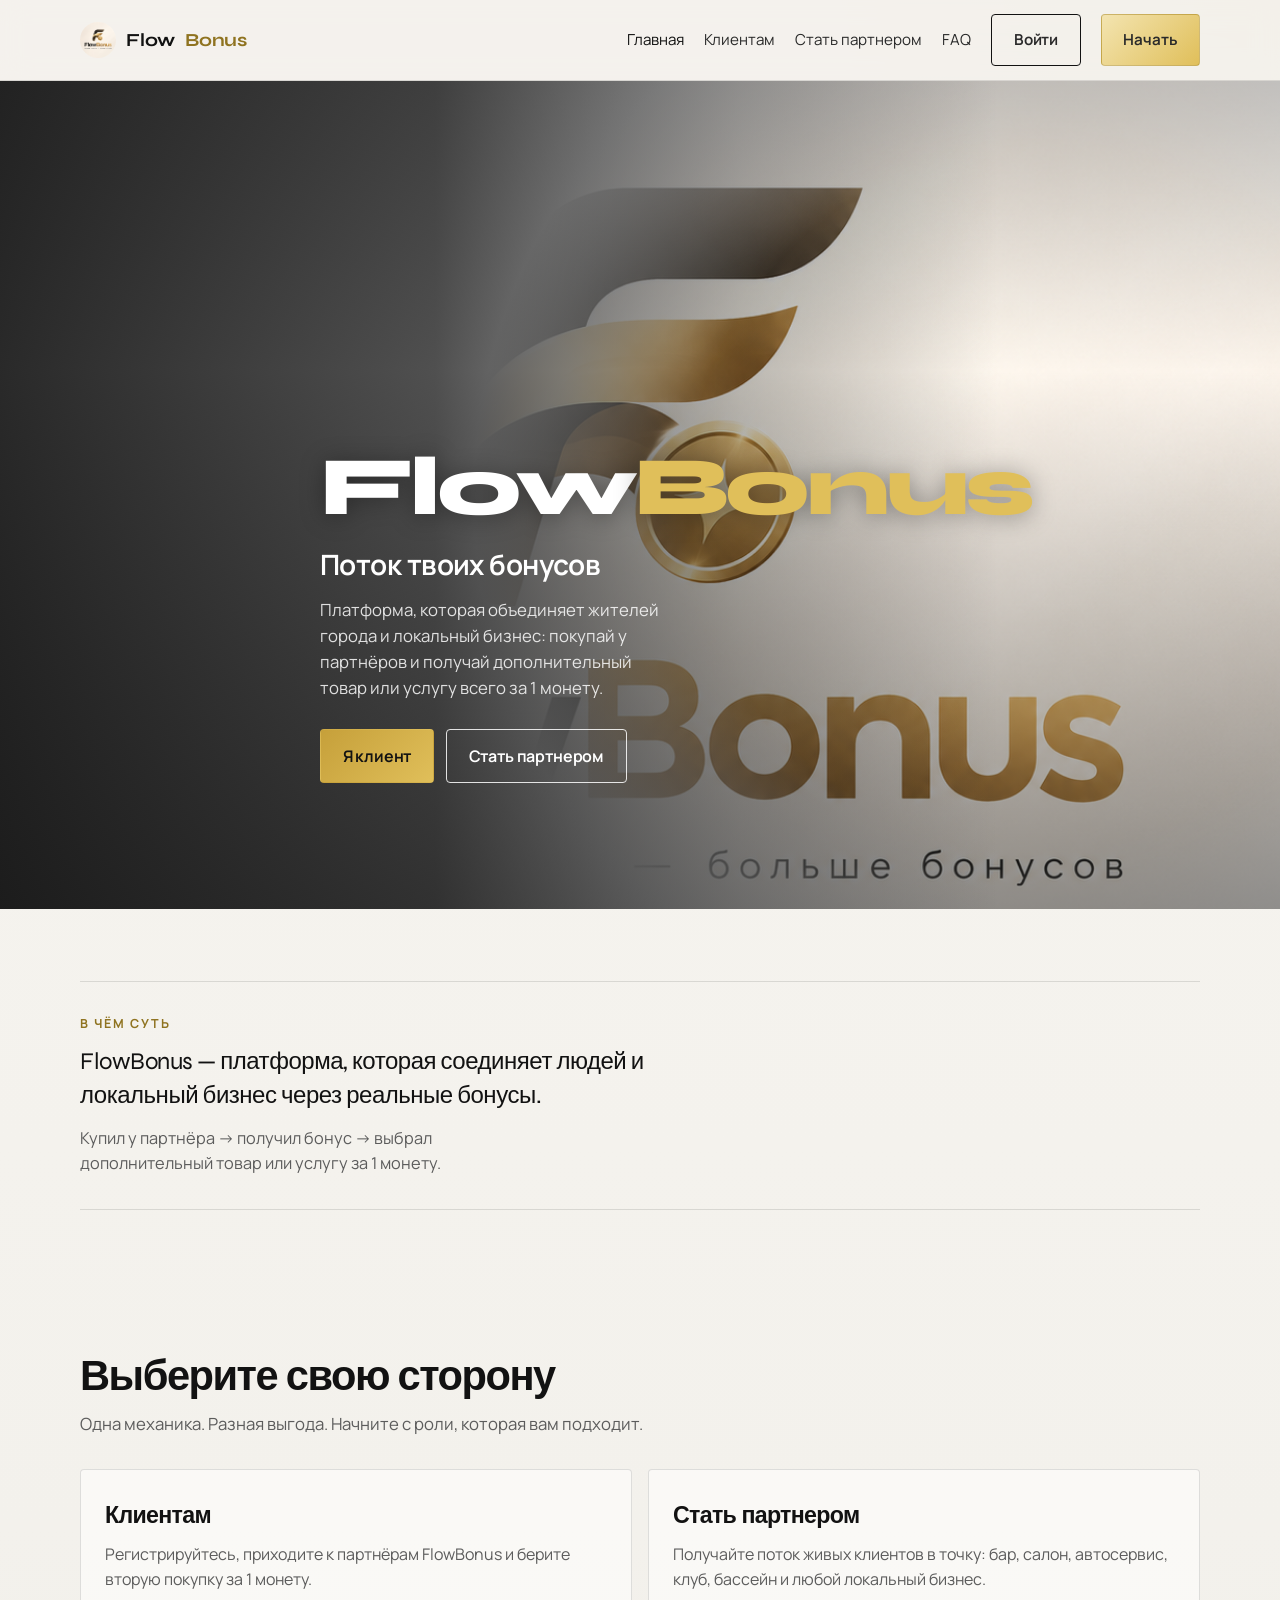
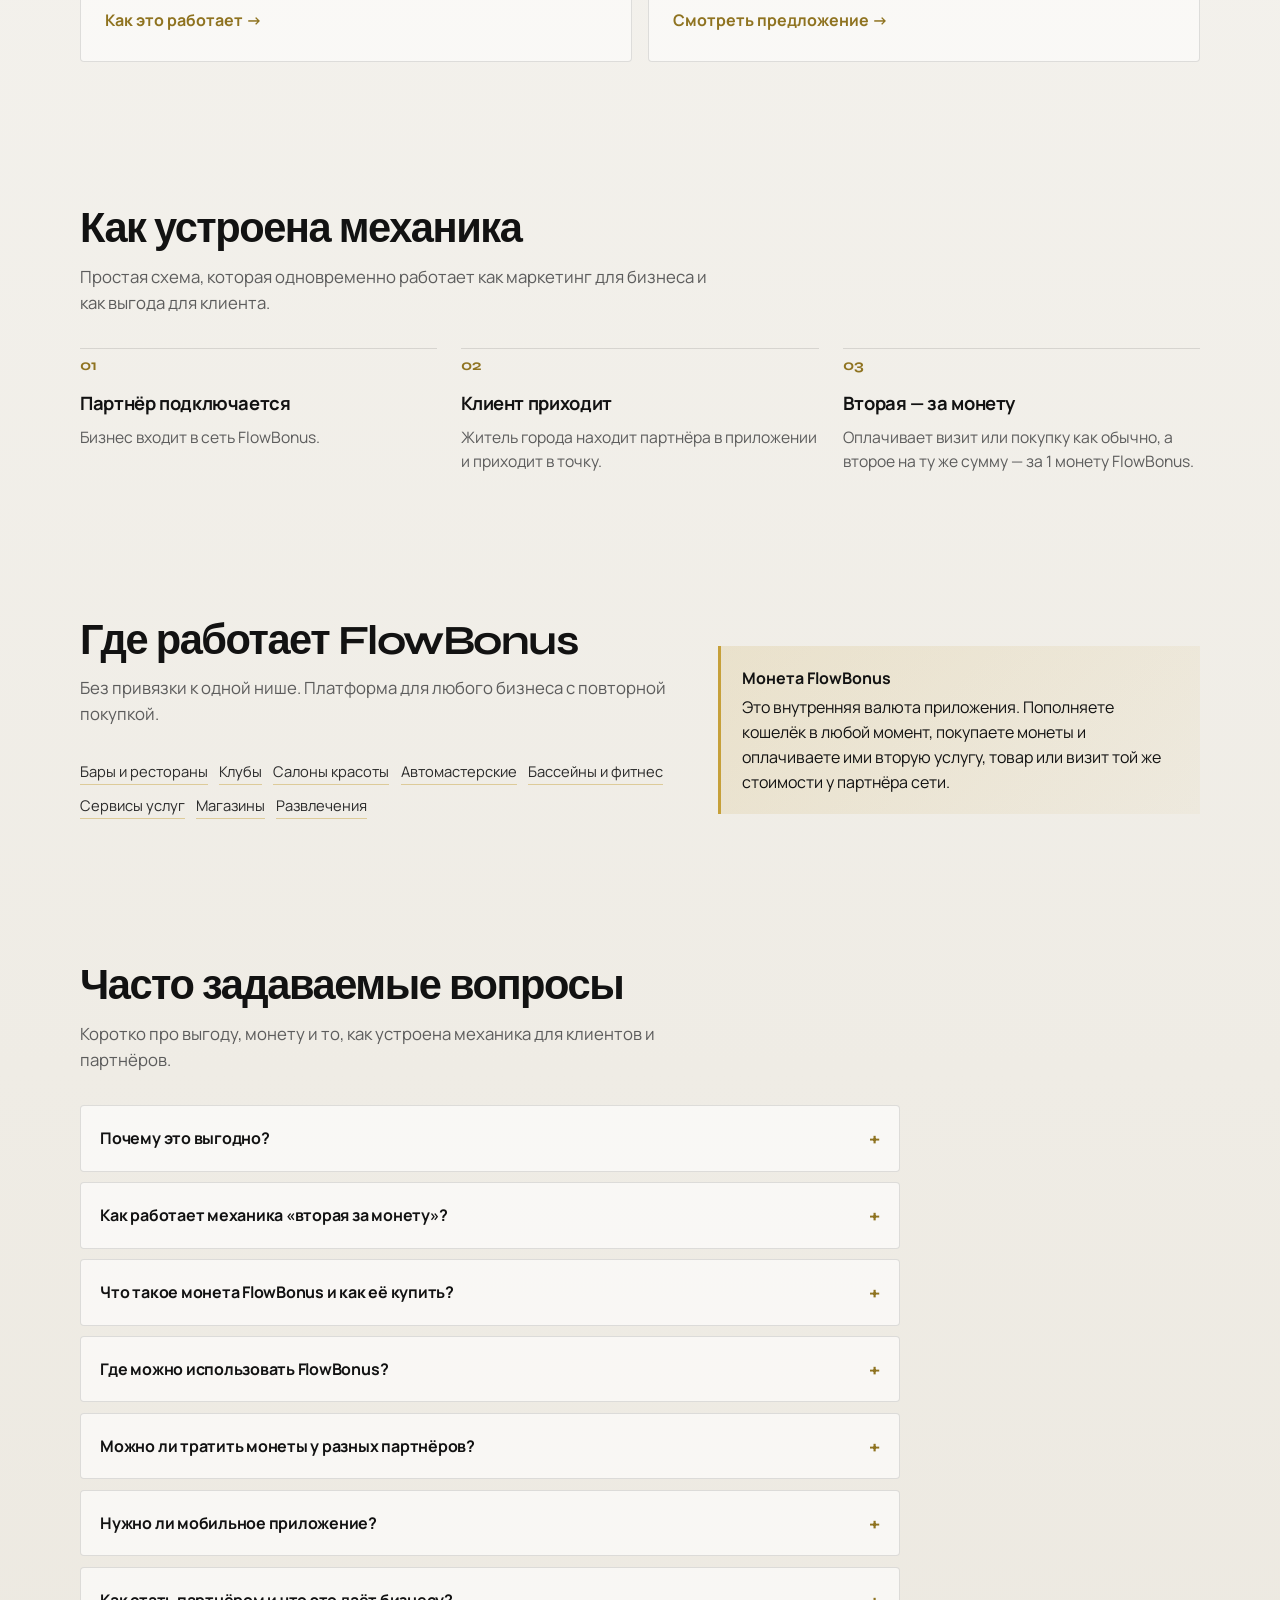
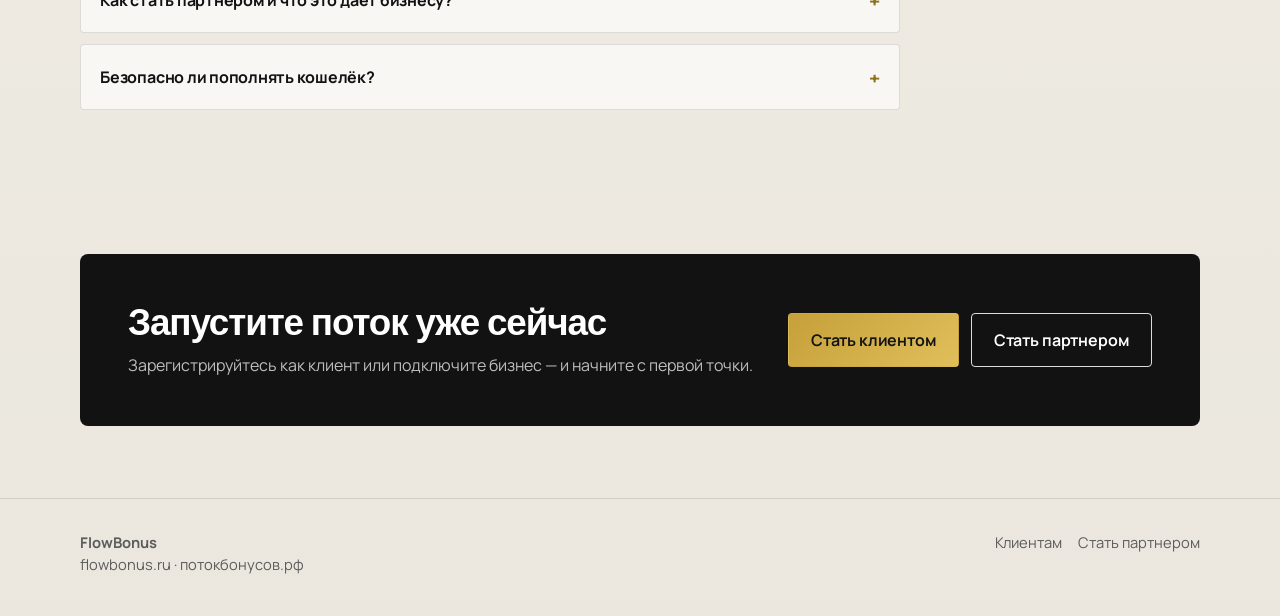
==== index.html @ e50bf7ab "Update landing copy and tone down the essence section. Clarify the FlowBonus value proposition and m" ====
<!DOCTYPE html>
<html lang="ru">
<head>
  <meta charset="UTF-8" />
  <meta name="viewport" content="width=device-width, initial-scale=1.0" />
  <title>FlowBonus — поток клиентов и бонусов</title>
  <meta name="description" content="FlowBonus — платформа, где партнёры получают поток клиентов, а жители города — вторую покупку за 1 монету." />
  <link rel="icon" href="assets/favicon.ico" sizes="any" />
  <link rel="icon" type="image/png" href="assets/favicon-32.png" sizes="32x32" />
  <link rel="apple-touch-icon" href="assets/apple-touch-icon.png" />
  <link rel="preconnect" href="https://fonts.googleapis.com" />
  <link rel="preconnect" href="https://fonts.gstatic.com" crossorigin />
  <link href="https://fonts.googleapis.com/css2?family=Manrope:wght@400;500;600;700&family=Syne:wght@600;700;800&display=swap" rel="stylesheet" />
  <link rel="stylesheet" href="css/styles.css" />
  <link rel="stylesheet" href="css/mobile.css" />
</head>
<body>
  <header class="site-header">
    <div class="container nav">
      <a class="logo" href="index.html" aria-label="FlowBonus">
        <img class="logo-mark" src="flowbonus-hero.png" alt="" />
        Flow<span>Bonus</span>
      </a>
      <button class="nav-toggle" type="button" aria-expanded="false" aria-controls="nav-menu">Меню</button>
      <ul class="nav-links" id="nav-menu">
        <li><a class="is-active" href="index.html">Главная</a></li>
        <li><a href="clients.html">Клиентам</a></li>
        <li><a href="partners.html">Стать партнером</a></li>
        <li><a href="index.html#faq">FAQ</a></li>
        <li><a class="btn btn-ghost" href="#" data-open-modal="client-login">Войти</a></li>
        <li><a class="btn btn-primary" href="clients.html#start">Начать</a></li>
      </ul>
    </div>
  </header>

  <main>
    <section class="hero" data-hero-wipe>
      <div class="hero-media" aria-hidden="true">
        <img src="flowbonus-hero.png" alt="" />
      </div>
      <div class="hero-wipe" aria-hidden="true"></div>
      <div class="hero-scrim" aria-hidden="true"></div>
      <div class="container hero-content">
        <p class="brand-lockup">Flow<em>Bonus</em></p>
        <p class="hero-lead">Поток твоих бонусов</p>
        <p class="hero-text">Платформа, которая объединяет жителей города и локальный бизнес: покупай у партнёров и получай дополнительный товар или услугу всего за 1 монету.</p>
        <div class="btn-row">
          <a class="btn btn-gold" href="clients.html">Я клиент</a>
          <a class="btn btn-ghost btn-on-dark" href="partners.html">Стать партнером</a>
        </div>
      </div>
    </section>

    <section>
      <div class="container">
        <div class="tp-block reveal">
          <div class="tp-label">В чём суть</div>
          <p class="tp-lead">FlowBonus — платформа, которая соединяет людей и локальный бизнес через реальные бонусы.</p>
          <p class="tp-support">Купил у партнёра → получил бонус → выбрал дополнительный товар или услугу за 1 монету.</p>
        </div>
      </div>
    </section>

    <section>
      <div class="container">
        <div class="section-head reveal">
          <h2>Выберите свою сторону</h2>
          <p>Одна механика. Разная выгода. Начните с роли, которая вам подходит.</p>
        </div>
        <div class="audience-grid">
          <a class="audience-link reveal" href="clients.html">
            <h3>Клиентам</h3>
            <p>Регистрируйтесь, приходите к партнёрам FlowBonus и берите вторую покупку за 1 монету.</p>
            <span class="more">Как это работает →</span>
          </a>
          <a class="audience-link reveal" href="partners.html">
            <h3>Стать партнером</h3>
            <p>Получайте поток живых клиентов в точку: бар, салон, автосервис, клуб, бассейн и любой локальный бизнес.</p>
            <span class="more">Смотреть предложение →</span>
          </a>
        </div>
      </div>
    </section>

    <section>
      <div class="container">
        <div class="section-head reveal">
          <h2>Как устроена механика</h2>
          <p>Простая схема, которая одновременно работает как маркетинг для бизнеса и как выгода для клиента.</p>
        </div>
        <div class="steps">
          <article class="step reveal">
            <h3>Партнёр подключается</h3>
            <p>Бизнес входит в сеть FlowBonus.</p>
          </article>
          <article class="step reveal">
            <h3>Клиент приходит</h3>
            <p>Житель города находит партнёра в приложении и приходит в точку.</p>
          </article>
          <article class="step reveal">
            <h3>Вторая — за монету</h3>
            <p>Оплачивает визит или покупку как обычно, а второе на ту же сумму — за 1 монету FlowBonus.</p>
          </article>
        </div>
      </div>
    </section>

    <section>
      <div class="container split">
        <div class="reveal">
          <div class="section-head">
            <h2>Где работает FlowBonus</h2>
            <p>Без привязки к одной нише. Платформа для любого бизнеса с повторной покупкой.</p>
          </div>
          <div class="categories">
            <span>Бары и рестораны</span>
            <span>Клубы</span>
            <span>Салоны красоты</span>
            <span>Автомастерские</span>
            <span>Бассейны и фитнес</span>
            <span>Сервисы услуг</span>
            <span>Магазины</span>
            <span>Развлечения</span>
          </div>
        </div>
        <div class="coin-note reveal">
          <strong>Монета FlowBonus</strong>
          Это внутренняя валюта приложения. Пополняете кошелёк в любой момент, покупаете монеты и оплачиваете ими вторую услугу, товар или визит той же стоимости у партнёра сети.
        </div>
      </div>
    </section>

    <section id="faq">
      <div class="container">
        <div class="section-head reveal">
          <h2>Часто задаваемые вопросы</h2>
          <p>Коротко про выгоду, монету и то, как устроена механика для клиентов и партнёров.</p>
        </div>
        <div class="faq-list reveal">
          <details class="faq-item">
            <summary>Почему это выгодно?</summary>
            <div class="faq-body">
              <p><strong>Для клиента — на цифрах.</strong> Вы покупаете пиццу у партнёра за 900 ₽. Вторую пиццу той же (или меньшей) стоимости берёте за 1 монету. Стоимость второй позиции не должна превышать стоимость первой. Итого: 2 пиццы за 900 ₽ + 1 монета. Если монета стоит 100 ₽, вы платите 1 000 ₽ вместо 1 800 ₽ — экономия 800 ₽.</p>
              <p><strong>Для партнёра.</strong> К вам приходит новый лид, растёт средний чек, повышаются узнаваемость и посещаемость. Дополнительно есть возможность разместить свою рекламу на площадке FlowBonus.</p>
            </div>
          </details>

          <details class="faq-item">
            <summary>Как работает механика «вторая за монету»?</summary>
            <div class="faq-body">
              <p>Вы приходите к партнёру сети, оплачиваете первую позицию (товар, услугу или визит) как обычно. Вторую позицию берёте за 1 монету FlowBonus — при условии, что её стоимость не превышает стоимость первой. Так вы получаете две позиции: одну по обычной цене, вторую — за монету.</p>
            </div>
          </details>

          <details class="faq-item">
            <summary>Что такое монета FlowBonus и как её купить?</summary>
            <div class="faq-body">
              <p>Монета — внутренняя валюта приложения. В любой момент пополняете кошелёк, покупаете монеты и оплачиваете ими вторую позицию у партнёра. Курс монеты отображается в приложении; на лендинге мы намеренно не фиксируем цену, чтобы условия оставались актуальными.</p>
            </div>
          </details>

          <details class="faq-item">
            <summary>Где можно использовать FlowBonus?</summary>
            <div class="faq-body">
              <p>У партнёров сети: бары и рестораны, салоны, автосервисы, клубы, бассейны, фитнес, магазины, услуги и другие точки с повторной покупкой или визитом. Список партнёров всегда актуален в приложении и на сайте.</p>
            </div>
          </details>

          <details class="faq-item">
            <summary>Можно ли тратить монеты у разных партнёров?</summary>
            <div class="faq-body">
              <p>Да. Монеты лежат в вашем кошельке FlowBonus и работают по всей сети: сегодня — у одного партнёра, завтра — у другого. Главное правило то же: вторая позиция не дороже первой (в рамках условий конкретного партнёра).</p>
            </div>
          </details>

          <details class="faq-item">
            <summary>Нужно ли мобильное приложение?</summary>
            <div class="faq-body">
              <p>Сейчас можно начать с веб-версии: регистрация и базовые действия доступны на сайте. Мобильное приложение выложим на площадки — тот же аккаунт, тот же кошелёк, удобнее пользоваться у партнёра «на месте».</p>
            </div>
          </details>

          <details class="faq-item">
            <summary>Как стать партнёром и что это даёт бизнесу?</summary>
            <div class="faq-body">
              <p>Оставьте заявку в разделе «Стать партнером». После подключения ваша точка появляется для клиентов FlowBonus. Вы получаете поток визитов, рост среднего чека за счёт второй позиции, узнаваемость бренда и опцию рекламы на площадке. Условия подключения согласуем индивидуально.</p>
            </div>
          </details>

          <details class="faq-item">
            <summary>Безопасно ли пополнять кошелёк?</summary>
            <div class="faq-body">
              <p>Пополнение проходит через защищённые платёжные сервисы. Монеты зачисляются на ваш аккаунт FlowBonus и списываются только при подтверждённой операции у партнёра сети. Историю операций можно смотреть в личном кабинете.</p>
            </div>
          </details>
        </div>
      </div>
    </section>

    <section>
      <div class="container">
        <div class="cta-band reveal">
          <div>
            <h2>Запустите поток уже сейчас</h2>
            <p>Зарегистрируйтесь как клиент или подключите бизнес — и начните с первой точки.</p>
          </div>
          <div class="btn-row">
            <a class="btn btn-gold" href="clients.html#start">Стать клиентом</a>
            <a class="btn btn-ghost btn-on-dark" href="partners.html#join">Стать партнером</a>
          </div>
        </div>
      </div>
    </section>
  </main>

  <div class="modal" id="client-login" hidden aria-hidden="true">
    <div class="modal-backdrop" data-close-modal></div>
    <div class="modal-dialog" role="dialog" aria-modal="true" aria-labelledby="client-login-title">
      <button class="modal-close" type="button" data-close-modal aria-label="Закрыть">×</button>
      <h3 id="client-login-title">Вход в кабинет</h3>
      <div class="login-role-switch" role="tablist">
        <button type="button" class="login-role is-active" data-login-role="client">Клиент</button>
        <button type="button" class="login-role" data-login-role="partner">Партнёр</button>
      </div>
      <p id="login-role-hint">Логин — номер телефона, пароль — из регистрации.</p>
      <form class="form-grid" action="#" method="post" id="client-login-form">
        <input type="hidden" name="role" id="login-role-input" value="client" />
        <label>
          Номер телефона
          <input type="tel" name="phone" placeholder="+7 ..." required autocomplete="username" />
        </label>
        <label>
          Пароль
          <input type="password" name="password" placeholder="Ваш пароль" required autocomplete="current-password" />
        </label>
        <button class="btn btn-primary" type="submit">Войти</button>
        <p class="form-note" id="client-login-error"></p>
        <button class="link-support" type="button" data-open-modal="support-stub">Не могу войти, обратиться в техподдержку</button>
      </form>
    </div>
  </div>

  <div class="modal" id="support-stub" hidden aria-hidden="true">
    <div class="modal-backdrop" data-close-modal></div>
    <div class="modal-dialog" role="dialog" aria-modal="true" aria-labelledby="support-stub-title">
      <button class="modal-close" type="button" data-close-modal aria-label="Закрыть">×</button>
      <h3 id="support-stub-title">Техподдержка</h3>
      <p>Раздел временно в разработке. Скоро здесь появится чат и контакты поддержки FlowBonus.</p>
      <button class="btn btn-gold" type="button" data-close-modal>Понятно</button>
    </div>
  </div>

  <footer class="site-footer">
    <div class="container footer-inner">
      <div>
        <strong>FlowBonus</strong><br />
        flowbonus.ru · потокбонусов.рф
      </div>
      <div class="footer-links">
        <a href="clients.html">Клиентам</a>
        <a href="partners.html">Стать партнером</a>
      </div>
    </div>
  </footer>

  <script src="js/main.js"></script>
  <script src="js/mobile.js"></script>
</body>
</html>
---- css/styles.css ----
/* FlowBonus — design system */
:root {
  --ink: #121212;
  --ink-soft: #2a2a2a;
  --muted: #5c5c5c;
  --paper: #f3f1ec;
  --paper-2: #e8e4db;
  --gold: #c6a03a;
  --gold-bright: #e0bf5a;
  --gold-deep: #8f7320;
  --line: rgba(18, 18, 18, 0.12);
  --white: #ffffff;
  --radius: 4px;
  --font-display: "Syne", sans-serif;
  --font-body: "Manrope", sans-serif;
  --space: clamp(1rem, 3vw, 2rem);
  --max: 1120px;
  --ease: cubic-bezier(0.22, 1, 0.36, 1);
}

*,
*::before,
*::after {
  box-sizing: border-box;
}

html {
  scroll-behavior: smooth;
}

body {
  margin: 0;
  font-family: var(--font-body);
  color: var(--ink);
  background:
    radial-gradient(1200px 600px at 10% -10%, rgba(198, 160, 58, 0.14), transparent 55%),
    radial-gradient(900px 500px at 100% 0%, rgba(198, 160, 58, 0.08), transparent 50%),
    linear-gradient(180deg, #f7f5f0 0%, var(--paper) 40%, #ebe7de 100%);
  line-height: 1.55;
  min-height: 100vh;
}

img {
  max-width: 100%;
  display: block;
}

a {
  color: inherit;
  text-decoration: none;
}

button,
.btn {
  font: inherit;
}

.container {
  width: min(100% - 2 * var(--space), var(--max));
  margin-inline: auto;
}

/* Header */
.site-header {
  position: sticky;
  top: 0;
  z-index: 40;
  backdrop-filter: blur(14px);
  background: rgba(243, 241, 236, 0.82);
  border-bottom: 1px solid var(--line);
}

.nav {
  display: flex;
  align-items: center;
  justify-content: space-between;
  gap: 1rem;
  padding: 0.85rem 0;
}

.logo {
  display: inline-flex;
  align-items: center;
  gap: 0.65rem;
  font-family: var(--font-display);
  font-weight: 700;
  font-size: 1.15rem;
  letter-spacing: -0.02em;
}

.logo span {
  color: var(--gold-deep);
}

.logo-mark {
  width: 36px;
  height: 36px;
  object-fit: cover;
  object-position: center 18%;
  border-radius: 50%;
}

.nav-links {
  display: flex;
  align-items: center;
  gap: 1.25rem;
  list-style: none;
  margin: 0;
  padding: 0;
  font-size: 0.95rem;
}

.nav-links a {
  color: var(--ink-soft);
  transition: color 0.2s var(--ease);
}

.nav-links a:hover,
.nav-links a.is-active {
  color: var(--ink);
}

.nav-toggle {
  display: none;
  border: 1px solid var(--line);
  background: transparent;
  padding: 0.45rem 0.7rem;
  cursor: pointer;
}

/* Buttons */
.btn {
  display: inline-flex;
  align-items: center;
  justify-content: center;
  gap: 0.5rem;
  padding: 0.85rem 1.35rem;
  border-radius: var(--radius);
  border: 1px solid transparent;
  font-weight: 650;
  letter-spacing: -0.01em;
  cursor: pointer;
  transition: transform 0.25s var(--ease), background 0.25s var(--ease), color 0.25s var(--ease), border-color 0.25s var(--ease);
}

.btn:hover {
  transform: translateY(-2px);
}

.btn-primary {
  background: linear-gradient(135deg, #f3e4b0, var(--gold-bright));
  color: var(--ink);
  border-color: rgba(143, 115, 32, 0.35);
}

.btn-primary:hover {
  filter: brightness(1.04);
}

.btn-gold {
  background: linear-gradient(135deg, var(--gold), var(--gold-bright));
  color: var(--ink);
}

.btn-gold:hover {
  filter: brightness(1.05);
}

.btn-ghost {
  background: transparent;
  border-color: var(--ink);
  color: var(--ink);
}

.btn-ghost:hover {
  background: var(--ink);
  color: var(--white);
}

.btn-on-dark {
  border-color: rgba(255, 255, 255, 0.85);
  color: var(--white);
}

.btn-on-dark:hover {
  background: var(--white);
  color: var(--ink);
}

.btn-row {
  display: flex;
  flex-wrap: wrap;
  gap: 0.75rem;
}

/* Hero */
.hero {
  position: relative;
  min-height: min(92vh, 860px);
  display: grid;
  align-items: end;
  overflow: hidden;
  isolation: isolate;
  --wipe-x: 72%;
  --wipe-y: 42%;
  --wipe-size: 0px;
  background: #fff;
}

.hero-media {
  position: absolute;
  inset: 0;
  z-index: 0;
}

.hero-media img {
  width: 100%;
  height: 100%;
  object-fit: cover;
  object-position: center 35%;
  transform: scale(1.02);
  animation: heroDrift 18s var(--ease) infinite alternate;
}

.hero-wipe {
  position: absolute;
  inset: 0;
  z-index: 1;
  pointer-events: none;
  background: #ffffff;
  -webkit-mask-image: radial-gradient(
    circle var(--wipe-size) at var(--wipe-x) var(--wipe-y),
    transparent 0%,
    transparent 55%,
    #000 72%
  );
  mask-image: radial-gradient(
    circle var(--wipe-size) at var(--wipe-x) var(--wipe-y),
    transparent 0%,
    transparent 55%,
    #000 72%
  );
  transition: none;
}

.hero.is-revealed .hero-wipe {
  -webkit-mask-image: radial-gradient(
    circle var(--wipe-size) at var(--wipe-x) var(--wipe-y),
    transparent 0%,
    transparent 62%,
    #000 100%
  );
  mask-image: radial-gradient(
    circle var(--wipe-size) at var(--wipe-x) var(--wipe-y),
    transparent 0%,
    transparent 62%,
    #000 100%
  );
}

/* Dark readable zone like previous hero — text stays visible over logo */
.hero-scrim {
  position: absolute;
  inset: 0;
  z-index: 2;
  pointer-events: none;
  background:
    linear-gradient(
      90deg,
      rgba(12, 12, 12, 0.88) 0%,
      rgba(12, 12, 12, 0.72) 34%,
      rgba(12, 12, 12, 0.28) 58%,
      transparent 78%
    ),
    linear-gradient(
      180deg,
      rgba(12, 12, 12, 0.25) 0%,
      transparent 35%,
      rgba(12, 12, 12, 0.45) 100%
    );
}

.hero-content {
  position: relative;
  z-index: 3;
  padding: clamp(5rem, 12vh, 8rem) 0 clamp(2.5rem, 6vh, 4rem);
  color: var(--white);
  max-width: 640px;
}

.brand-lockup {
  font-family: var(--font-display);
  font-size: clamp(2.8rem, 8vw, 5.2rem);
  font-weight: 800;
  letter-spacing: -0.045em;
  line-height: 0.95;
  margin: 0 0 1rem;
  animation: riseIn 0.9s var(--ease) both;
  text-shadow: 0 2px 24px rgba(0, 0, 0, 0.35);
}

.brand-lockup em {
  font-style: normal;
  color: var(--gold-bright);
}

.hero-lead {
  margin: 0 0 0.65rem;
  font-size: clamp(1.25rem, 2.6vw, 1.75rem);
  font-weight: 650;
  letter-spacing: -0.02em;
  animation: riseIn 0.9s var(--ease) 0.08s both;
}

.hero-text {
  margin: 0 0 1.75rem;
  color: rgba(255, 255, 255, 0.84);
  font-size: 1.05rem;
  max-width: 36ch;
  animation: riseIn 0.9s var(--ease) 0.16s both;
}

.hero-content .btn-row {
  animation: riseIn 0.9s var(--ease) 0.24s both;
}

.page-hero {
  padding: clamp(3.5rem, 8vh, 5.5rem) 0 2.5rem;
}

.page-hero h1 {
  font-family: var(--font-display);
  font-size: clamp(2.4rem, 6vw, 4rem);
  line-height: 1.05;
  letter-spacing: -0.04em;
  margin: 0 0 1rem;
  max-width: 14ch;
}

.page-hero p {
  margin: 0;
  max-width: 42ch;
  color: var(--muted);
  font-size: 1.1rem;
}

.eyebrow {
  display: inline-block;
  margin-bottom: 0.85rem;
  font-size: 0.8rem;
  font-weight: 700;
  letter-spacing: 0.12em;
  text-transform: uppercase;
  color: var(--gold-deep);
}

/* Sections */
section {
  padding: clamp(3.5rem, 8vh, 5.5rem) 0;
}

.section-head {
  margin-bottom: 2rem;
  max-width: 40rem;
}

.section-head h2 {
  font-family: var(--font-display);
  font-size: clamp(1.8rem, 4vw, 2.6rem);
  letter-spacing: -0.035em;
  line-height: 1.1;
  margin: 0 0 0.75rem;
}

.section-head p {
  margin: 0;
  color: var(--muted);
  font-size: 1.05rem;
}

.split {
  display: grid;
  grid-template-columns: 1.1fr 0.9fr;
  gap: clamp(1.5rem, 4vw, 3rem);
  align-items: center;
}

.tp-block {
  border-top: 1px solid var(--line);
  border-bottom: 1px solid var(--line);
  padding: 2rem 0;
}

.tp-label {
  font-size: 0.78rem;
  font-weight: 700;
  letter-spacing: 0.14em;
  text-transform: uppercase;
  color: var(--gold-deep);
  margin-bottom: 0.75rem;
}

.tp-text {
  font-family: var(--font-display);
  font-size: clamp(1.5rem, 3.2vw, 2.15rem);
  letter-spacing: -0.03em;
  line-height: 1.2;
  margin: 0;
  max-width: 22ch;
}

.tp-text-wide {
  max-width: 18ch;
}

.tp-lead {
  font-family: var(--font-display);
  font-size: clamp(1.15rem, 2.1vw, 1.5rem);
  letter-spacing: -0.02em;
  line-height: 1.4;
  margin: 0;
  max-width: 42ch;
  color: var(--ink);
}

.tp-support {
  margin: 0.85rem 0 0;
  max-width: 48ch;
  color: var(--muted);
  font-size: 1.02rem;
  line-height: 1.55;
}

.steps {
  display: grid;
  grid-template-columns: repeat(3, 1fr);
  gap: 1.5rem;
  counter-reset: step;
}

.step {
  position: relative;
  padding-top: 2.5rem;
  border-top: 1px solid var(--line);
}

.step::before {
  counter-increment: step;
  content: "0" counter(step);
  position: absolute;
  top: 0.35rem;
  left: 0;
  font-family: var(--font-display);
  font-weight: 700;
  font-size: 0.95rem;
  color: var(--gold-deep);
}

.step h3 {
  margin: 0 0 0.5rem;
  font-size: 1.15rem;
  letter-spacing: -0.02em;
}

.step p {
  margin: 0;
  color: var(--muted);
  font-size: 0.98rem;
}

.audience-grid {
  display: grid;
  grid-template-columns: 1fr 1fr;
  gap: 1rem;
}

.audience-link {
  display: block;
  padding: 1.75rem 1.5rem;
  background: rgba(255, 255, 255, 0.55);
  border: 1px solid var(--line);
  border-radius: var(--radius);
  transition: border-color 0.25s var(--ease), transform 0.25s var(--ease), background 0.25s var(--ease);
}

.audience-link:hover {
  transform: translateY(-3px);
  border-color: rgba(198, 160, 58, 0.55);
  background: rgba(255, 255, 255, 0.85);
}

.audience-link h3 {
  font-family: var(--font-display);
  font-size: 1.45rem;
  margin: 0 0 0.5rem;
  letter-spacing: -0.03em;
}

.audience-link p {
  margin: 0 0 1rem;
  color: var(--muted);
}

.audience-link .more {
  font-weight: 700;
  color: var(--gold-deep);
}

.categories {
  display: flex;
  flex-wrap: wrap;
  gap: 0.55rem 0.7rem;
}

.categories span {
  font-size: 0.92rem;
  color: var(--ink-soft);
  border-bottom: 1px solid rgba(198, 160, 58, 0.45);
  padding-bottom: 0.1rem;
}

.compare {
  display: grid;
  grid-template-columns: 1fr 1fr;
  gap: 1.25rem;
}

.compare-item {
  padding: 1.5rem 0;
  border-top: 1px solid var(--line);
}

.compare-item h3 {
  margin: 0 0 0.5rem;
  font-size: 1.1rem;
}

.compare-item p {
  margin: 0;
  color: var(--muted);
}

.cta-band {
  background: var(--ink);
  color: var(--white);
  border-radius: calc(var(--radius) + 4px);
  padding: clamp(2rem, 5vw, 3rem);
  display: grid;
  grid-template-columns: 1.4fr auto;
  gap: 1.5rem;
  align-items: center;
}

.cta-band h2 {
  font-family: var(--font-display);
  font-size: clamp(1.6rem, 3.5vw, 2.3rem);
  letter-spacing: -0.03em;
  margin: 0 0 0.5rem;
  line-height: 1.15;
}

.cta-band p {
  margin: 0;
  color: rgba(255, 255, 255, 0.72);
}

.feature-list {
  list-style: none;
  margin: 0;
  padding: 0;
  display: grid;
  gap: 1rem;
}

.feature-list li {
  padding-left: 1.1rem;
  border-left: 3px solid var(--gold);
}

.feature-list strong {
  display: block;
  margin-bottom: 0.2rem;
  font-size: 1.05rem;
}

.feature-list span {
  color: var(--muted);
  font-size: 0.98rem;
}

.coin-note {
  margin-top: 1.5rem;
  padding: 1.25rem 1.35rem;
  background: linear-gradient(135deg, rgba(198, 160, 58, 0.16), rgba(198, 160, 58, 0.05));
  border-left: 3px solid var(--gold);
}

.coin-note strong {
  display: block;
  margin-bottom: 0.25rem;
}

/* FAQ */
.faq-list {
  display: grid;
  gap: 0.65rem;
  max-width: 820px;
}

.faq-item {
  border: 1px solid var(--line);
  border-radius: var(--radius);
  background: rgba(255, 255, 255, 0.62);
  overflow: hidden;
}

.faq-item summary {
  list-style: none;
  cursor: pointer;
  padding: 1.05rem 1.2rem;
  font-weight: 700;
  letter-spacing: -0.015em;
  display: flex;
  align-items: center;
  justify-content: space-between;
  gap: 1rem;
}

.faq-item summary::-webkit-details-marker {
  display: none;
}

.faq-item summary::after {
  content: "+";
  font-family: var(--font-display);
  font-size: 1.25rem;
  color: var(--gold-deep);
  flex-shrink: 0;
  transition: transform 0.25s var(--ease);
}

.faq-item[open] summary::after {
  content: "−";
}

.faq-body {
  padding: 0 1.2rem 1.2rem;
  color: var(--muted);
  border-top: 1px solid transparent;
}

.faq-item[open] .faq-body {
  border-top-color: var(--line);
  padding-top: 0.85rem;
}

.faq-body p {
  margin: 0 0 0.85rem;
  font-size: 0.98rem;
}

.faq-body p:last-child {
  margin-bottom: 0;
}

.faq-body strong {
  color: var(--ink);
}

.form-panel {
  background: rgba(255, 255, 255, 0.65);
  border: 1px solid var(--line);
  border-radius: var(--radius);
  padding: 1.5rem;
}

.form-panel h3 {
  margin: 0 0 0.35rem;
  font-family: var(--font-display);
  letter-spacing: -0.02em;
}

.form-panel > p {
  margin: 0 0 1.25rem;
  color: var(--muted);
  font-size: 0.95rem;
}

.form-grid {
  display: grid;
  gap: 0.85rem;
}

label {
  display: grid;
  gap: 0.35rem;
  font-size: 0.88rem;
  font-weight: 600;
}

input,
select,
textarea {
  width: 100%;
  padding: 0.75rem 0.85rem;
  border: 1px solid var(--line);
  border-radius: var(--radius);
  background: var(--white);
  font: inherit;
  color: var(--ink);
}

input:focus,
select:focus,
textarea:focus {
  outline: 2px solid rgba(198, 160, 58, 0.45);
  border-color: var(--gold);
}

textarea {
  min-height: 100px;
  resize: vertical;
}

.form-note {
  margin: 0.75rem 0 0;
  font-size: 0.82rem;
  color: var(--muted);
}

/* Modal */
.modal {
  position: fixed;
  inset: 0;
  z-index: 80;
  display: grid;
  place-items: center;
  padding: var(--space);
  overflow-y: auto;
  align-items: start;
}

.modal[hidden] {
  display: none;
}

.modal-backdrop {
  position: fixed;
  inset: 0;
  background: rgba(12, 12, 12, 0.55);
  backdrop-filter: blur(4px);
}

.modal-dialog {
  position: relative;
  z-index: 1;
  width: min(100%, 440px);
  max-height: calc(100vh - 2 * var(--space));
  overflow-y: auto;
  -webkit-overflow-scrolling: touch;
  margin: max(1.5rem, 4vh) auto;
  background: var(--white);
  border: 1px solid var(--line);
  border-radius: calc(var(--radius) + 4px);
  padding: 1.6rem 1.5rem 1.5rem;
  box-shadow: 0 18px 50px rgba(0, 0, 0, 0.18);
  animation: riseIn 0.35s var(--ease) both;
}

.modal-dialog h3 {
  margin: 0 0 0.35rem;
  font-family: var(--font-display);
  font-size: 1.45rem;
  letter-spacing: -0.02em;
}

.modal-dialog > p {
  margin: 0 0 1.2rem;
  color: var(--muted);
  font-size: 0.95rem;
}

.modal-close {
  position: absolute;
  top: 0.7rem;
  right: 0.8rem;
  border: 0;
  background: transparent;
  font-size: 1.5rem;
  line-height: 1;
  color: var(--muted);
  cursor: pointer;
  padding: 0.25rem 0.4rem;
}

.modal-close:hover {
  color: var(--ink);
}

.modal .form-grid .btn {
  width: 100%;
  margin-top: 0.25rem;
}

.link-support {
  border: 0;
  background: transparent;
  color: var(--gold-deep);
  font: inherit;
  font-size: 0.9rem;
  font-weight: 650;
  cursor: pointer;
  text-align: left;
  padding: 0;
}

.link-support:hover {
  text-decoration: underline;
}

.login-role-switch {
  display: grid;
  grid-template-columns: 1fr 1fr;
  gap: 0.4rem;
  margin: 0 0 0.85rem;
}

.login-role {
  border: 1px solid var(--line);
  background: rgba(255, 255, 255, 0.8);
  border-radius: var(--radius);
  padding: 0.55rem 0.7rem;
  font: inherit;
  font-weight: 700;
  cursor: pointer;
  color: var(--muted);
}

.login-role.is-active {
  color: var(--ink);
  border-color: rgba(198, 160, 58, 0.55);
  background: linear-gradient(135deg, rgba(198, 160, 58, 0.18), rgba(198, 160, 58, 0.05));
}

body.modal-open {
  overflow: hidden;
}

.site-footer {
  border-top: 1px solid var(--line);
  padding: 2rem 0 2.5rem;
  color: var(--muted);
  font-size: 0.92rem;
}

.footer-inner {
  display: flex;
  flex-wrap: wrap;
  justify-content: space-between;
  gap: 1rem;
}

.footer-links {
  display: flex;
  gap: 1rem;
}

/* Motion helpers */
.reveal {
  opacity: 0;
  transform: translateY(18px);
  transition: opacity 0.7s var(--ease), transform 0.7s var(--ease);
}

.reveal.is-visible {
  opacity: 1;
  transform: none;
}

@keyframes riseIn {
  from {
    opacity: 0;
    transform: translateY(22px);
  }
  to {
    opacity: 1;
    transform: none;
  }
}

@keyframes heroDrift {
  from {
    transform: scale(1.02) translate3d(0, 0, 0);
  }
  to {
    transform: scale(1.06) translate3d(-1.5%, -1%, 0);
  }
}

/* Responsive */
@media (prefers-reduced-motion: reduce) {
  .hero-media img {
    animation: none;
  }

  .reveal {
    opacity: 1;
    transform: none;
    transition: none;
  }

  .brand-lockup,
  .hero-lead,
  .hero-text,
  .hero-content .btn-row {
    animation: none;
  }
}

@media (max-width: 860px) {
  .nav-toggle {
    display: inline-flex;
  }

  .nav-links {
    display: none;
    position: absolute;
    top: 100%;
    left: 0;
    right: 0;
    flex-direction: column;
    align-items: stretch;
    gap: 0;
    padding: 0.5rem var(--space) 1rem;
    background: rgba(243, 241, 236, 0.97);
    border-bottom: 1px solid var(--line);
  }

  .nav-links.is-open {
    display: flex;
  }

  .nav-links li {
    border-top: 1px solid var(--line);
  }

  .nav-links a {
    display: block;
    padding: 0.85rem 0;
  }

  .split,
  .steps,
  .audience-grid,
  .compare,
  .cta-band {
    grid-template-columns: 1fr;
  }

  .hero {
    min-height: min(88vh, 760px);
  }

  .hero-scrim {
    background:
      linear-gradient(
        180deg,
        rgba(12, 12, 12, 0.55) 0%,
        rgba(12, 12, 12, 0.35) 40%,
        rgba(12, 12, 12, 0.78) 100%
      );
  }

  .brand-lockup {
    font-size: clamp(2.2rem, 9vw, 3.2rem);
    padding-right: 0.12em;
  }

  .hero-content .btn-row {
    max-width: 320px;
  }
}
---- css/mobile.css ----
/**
 * FlowBonus — мобильная версия публичных страниц
 * Редактируйте этот файл отдельно от desktop (styles.css).
 * Активно при ширине ≤ 768px.
 */

:root {
  --m-safe-bottom: env(safe-area-inset-bottom, 0px);
  --m-safe-top: env(safe-area-inset-top, 0px);
  --m-touch: 44px;
}

@media (max-width: 768px) {
  body {
    padding-bottom: calc(0.5rem + var(--m-safe-bottom));
    overflow-x: hidden;
  }

  .container {
    width: min(100% - 1.75rem, var(--max));
  }

  .site-header {
    padding-top: var(--m-safe-top);
    /* backdrop-filter ломает fixed-меню внутри хедера */
    backdrop-filter: none;
    -webkit-backdrop-filter: none;
    background: rgba(247, 245, 240, 0.97);
    overflow: visible;
  }

  .nav {
    padding: 0.55rem 0;
    gap: 0.5rem;
    position: relative;
  }

  .logo {
    font-size: 1rem;
    gap: 0.45rem;
    min-width: 0;
  }

  .logo-mark {
    width: 30px;
    height: 30px;
    flex-shrink: 0;
  }

  .nav-toggle {
    display: inline-flex;
    align-items: center;
    justify-content: center;
    flex-shrink: 0;
    min-width: var(--m-touch);
    min-height: 40px;
    padding: 0.4rem 0.75rem;
    border-radius: var(--radius);
    border: 1px solid var(--line);
    background: #fff;
    font-weight: 650;
    font-size: 0.88rem;
    z-index: 120;
  }

  /* Меню переносится в body через mobile.js — класс .m-nav-drawer */
  .nav-links.m-nav-drawer,
  body > .nav-links {
    display: none;
    position: fixed;
    inset: 0;
    z-index: 100;
    flex-direction: column;
    align-items: stretch;
    gap: 0;
    margin: 0;
    list-style: none;
    padding: calc(4.5rem + var(--m-safe-top)) 1.35rem calc(1.5rem + var(--m-safe-bottom));
    background:
      radial-gradient(900px 420px at 10% -10%, rgba(198, 160, 58, 0.18), transparent 55%),
      linear-gradient(180deg, #f7f5f0 0%, var(--paper) 45%, #ebe7de 100%);
    border: 0;
    overflow-y: auto;
    -webkit-overflow-scrolling: touch;
    animation: m-sheet-in 0.28s var(--ease);
  }

  .nav-links.m-nav-drawer.is-open,
  body > .nav-links.is-open {
    display: flex;
  }

  .nav-links.m-nav-drawer li,
  body > .nav-links li {
    border-top: 1px solid var(--line);
  }

  .nav-links.m-nav-drawer li:first-child,
  body > .nav-links li:first-child {
    border-top: 0;
  }

  .nav-links.m-nav-drawer a,
  body > .nav-links a {
    display: flex;
    align-items: center;
    min-height: 48px;
    padding: 0.85rem 0.1rem;
    font-size: 1.12rem;
    font-weight: 650;
    letter-spacing: -0.02em;
    color: var(--ink);
  }

  .nav-links.m-nav-drawer .btn,
  body > .nav-links .btn {
    width: 100%;
    margin-top: 0.4rem;
    justify-content: center;
    color: inherit;
  }

  .nav-links.m-nav-drawer .btn-primary,
  body > .nav-links .btn-primary {
    color: var(--ink);
  }

  body.m-nav-open {
    overflow: hidden;
  }

  body.m-nav-open .site-header {
    z-index: 110;
    background: rgba(247, 245, 240, 0.98);
  }

  /* —— Hero —— */
  .hero {
    min-height: min(72vh, 560px);
    border-radius: 0;
  }

  .hero-content {
    max-width: none;
    width: min(100% - 1.75rem, var(--max));
    margin-inline: auto;
    padding: clamp(4.25rem, 10vh, 5.5rem) 0 1.5rem;
    box-sizing: border-box;
  }

  .brand-lockup {
    font-size: clamp(1.7rem, 8.2vw, 2.35rem);
    letter-spacing: -0.03em;
    line-height: 1.05;
    margin: 0 0 0.75rem;
    max-width: 100%;
    padding-right: 0.15em; /* чтобы последняя «s» не обрезалась overflow:hidden у .hero */
    overflow-wrap: normal;
    word-break: keep-all;
  }

  .hero-lead {
    font-size: clamp(1.05rem, 4.2vw, 1.3rem);
    margin-bottom: 0.5rem;
  }

  .hero-text {
    font-size: 0.92rem;
    line-height: 1.5;
    max-width: 34ch;
    margin-bottom: 1.15rem;
  }

  .hero-content .btn-row {
    flex-direction: column;
    align-items: stretch;
    gap: 0.55rem;
    max-width: 280px;
  }

  .hero-content .btn {
    width: 100%;
    min-height: 42px;
    padding: 0.7rem 1rem;
    font-size: 0.92rem;
  }

  /* —— Типографика секций —— */
  .section,
  main > section {
    padding-block: 2rem;
  }

  .page-hero {
    padding: 2rem 0 1.5rem;
  }

  .page-hero h1 {
    font-size: clamp(1.65rem, 7vw, 2.2rem);
    max-width: 16ch;
  }

  .page-hero p {
    font-size: 0.95rem;
  }

  .page-hero .btn-row {
    flex-direction: column;
    align-items: stretch;
    gap: 0.55rem;
    max-width: 300px;
  }

  .page-hero .btn {
    width: 100%;
    min-height: 42px;
    padding: 0.7rem 1rem;
    font-size: 0.92rem;
  }

  .section-head h2,
  .split h2 {
    font-size: clamp(1.4rem, 5.8vw, 1.85rem);
  }

  .section-head p {
    font-size: 0.92rem;
  }

  .btn {
    min-height: 42px;
    padding: 0.7rem 1.1rem;
    font-size: 0.92rem;
  }

  .btn:hover {
    transform: none;
  }

  .btn:active {
    transform: scale(0.98);
  }

  .btn-row {
    gap: 0.55rem;
  }

  /* —— FAQ компактнее —— */
  .faq-list {
    gap: 0.45rem;
    max-width: none;
  }

  .faq-item summary {
    min-height: 0;
    padding: 0.75rem 0.85rem;
    font-size: 0.9rem;
    line-height: 1.35;
    gap: 0.65rem;
  }

  .faq-item summary::after {
    font-size: 1.05rem;
  }

  .faq-body {
    padding: 0 0.85rem 0.85rem;
  }

  .faq-item[open] .faq-body {
    padding-top: 0.65rem;
  }

  .faq-body p {
    font-size: 0.86rem;
    line-height: 1.45;
    margin-bottom: 0.65rem;
  }

  /* —— Карточки / сетки —— */
  .step,
  .audience-card,
  .compare-col,
  .feature-list li,
  .tp-block {
    padding: 1rem;
  }

  .steps,
  .audience-grid,
  .compare {
    gap: 0.75rem;
  }

  /* —— Формы / модалки —— */
  .modal-dialog {
    width: min(100% - 1rem, 520px);
    max-height: calc(100vh - 1.25rem - var(--m-safe-top) - var(--m-safe-bottom));
    margin: calc(0.6rem + var(--m-safe-top)) auto calc(0.6rem + var(--m-safe-bottom));
    overflow-y: auto;
    padding: 1.15rem;
  }

  .auth-form label,
  form label {
    font-size: 0.9rem;
  }

  .auth-form input,
  form input,
  form select,
  form textarea {
    min-height: var(--m-touch);
    font-size: 16px;
  }

  .form-panel {
    padding: 1.1rem;
  }

  .cta-band {
    padding: 1.5rem 1.1rem;
  }

  .cta-band .btn-row {
    flex-direction: column;
    align-items: stretch;
    max-width: 300px;
  }

  .cta-band .btn {
    width: 100%;
  }

  .coin-note {
    padding: 1rem;
    font-size: 0.9rem;
  }
}

@keyframes m-sheet-in {
  from {
    opacity: 0;
    transform: translateY(10px);
  }
  to {
    opacity: 1;
    transform: translateY(0);
  }
}

@media (max-width: 768px) and (prefers-reduced-motion: reduce) {
  .nav-links.m-nav-drawer,
  body > .nav-links {
    animation: none;
  }
}

/* Очень узкие экраны */
@media (max-width: 360px) {
  .brand-lockup {
    font-size: 1.55rem;
  }

  .hero-content .btn-row,
  .page-hero .btn-row,
  .cta-band .btn-row {
    max-width: none;
  }

  .faq-item summary {
    font-size: 0.84rem;
    padding: 0.65rem 0.75rem;
  }
}
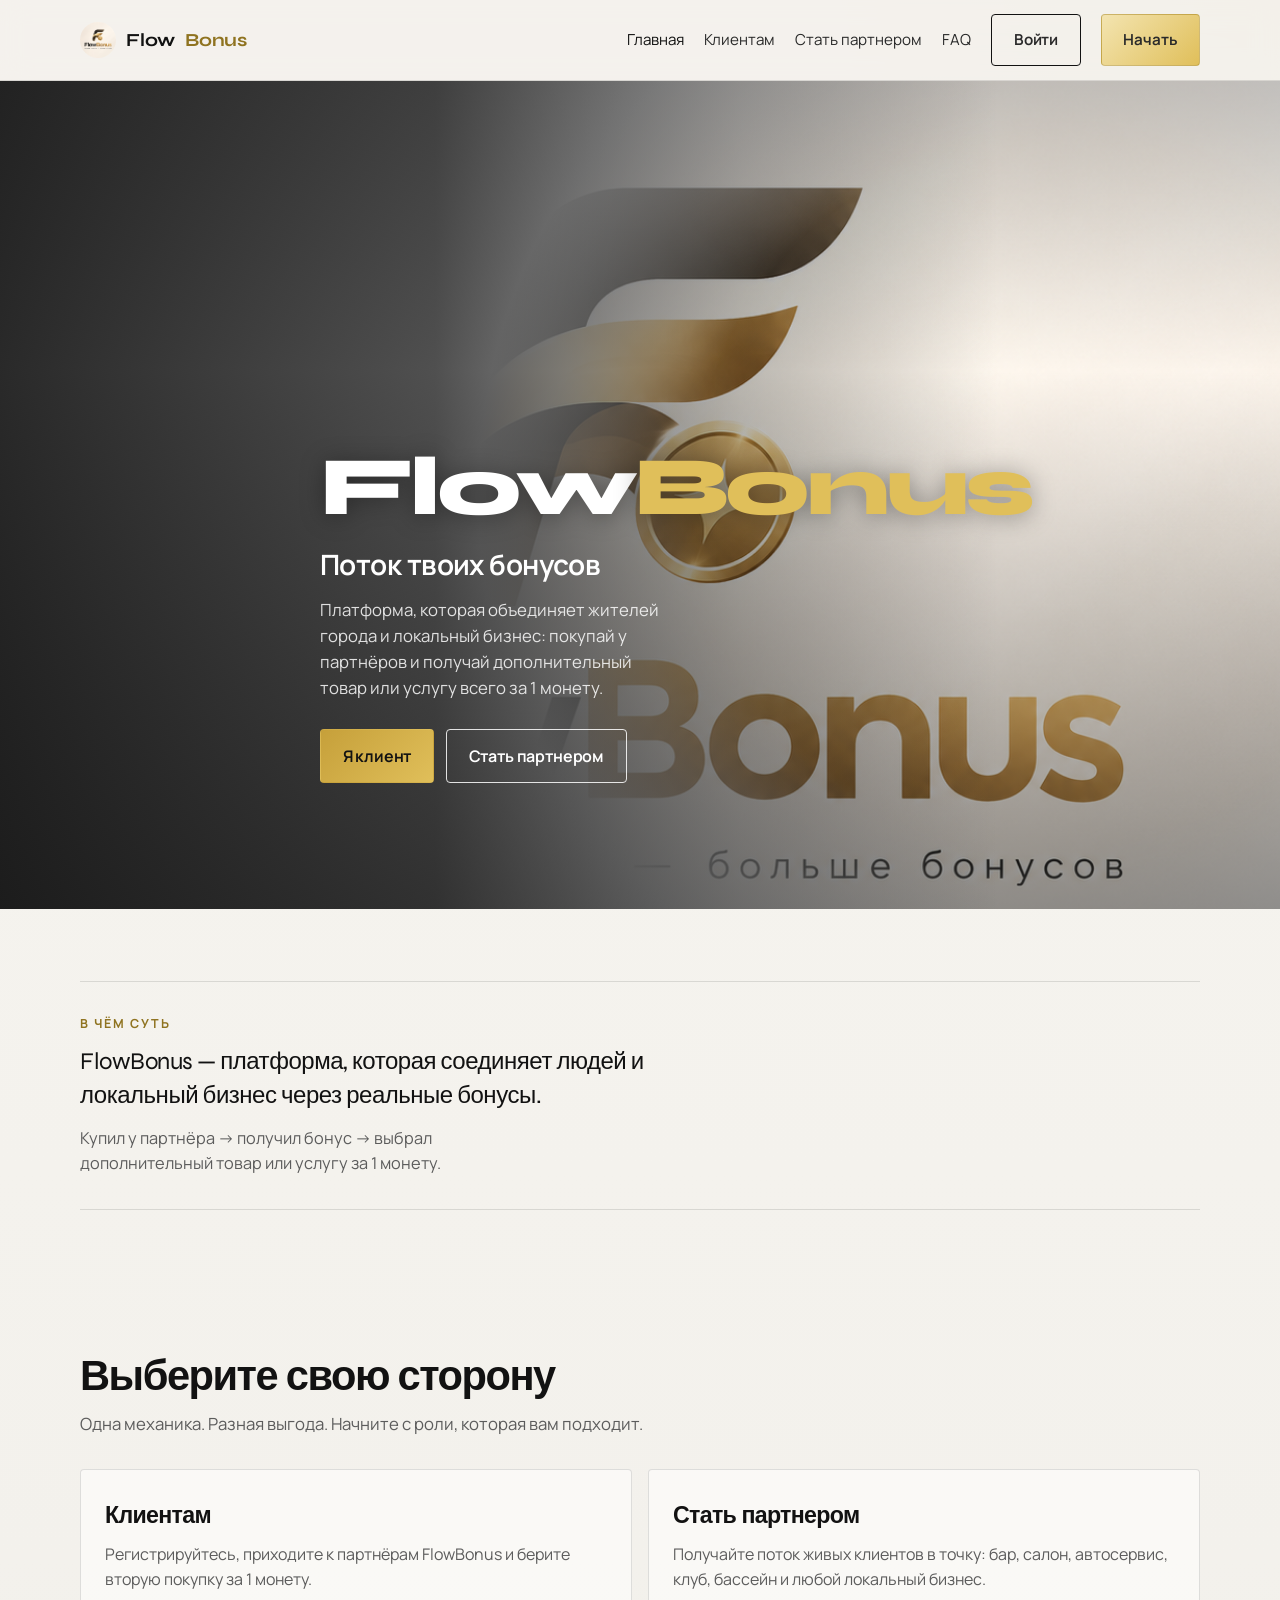
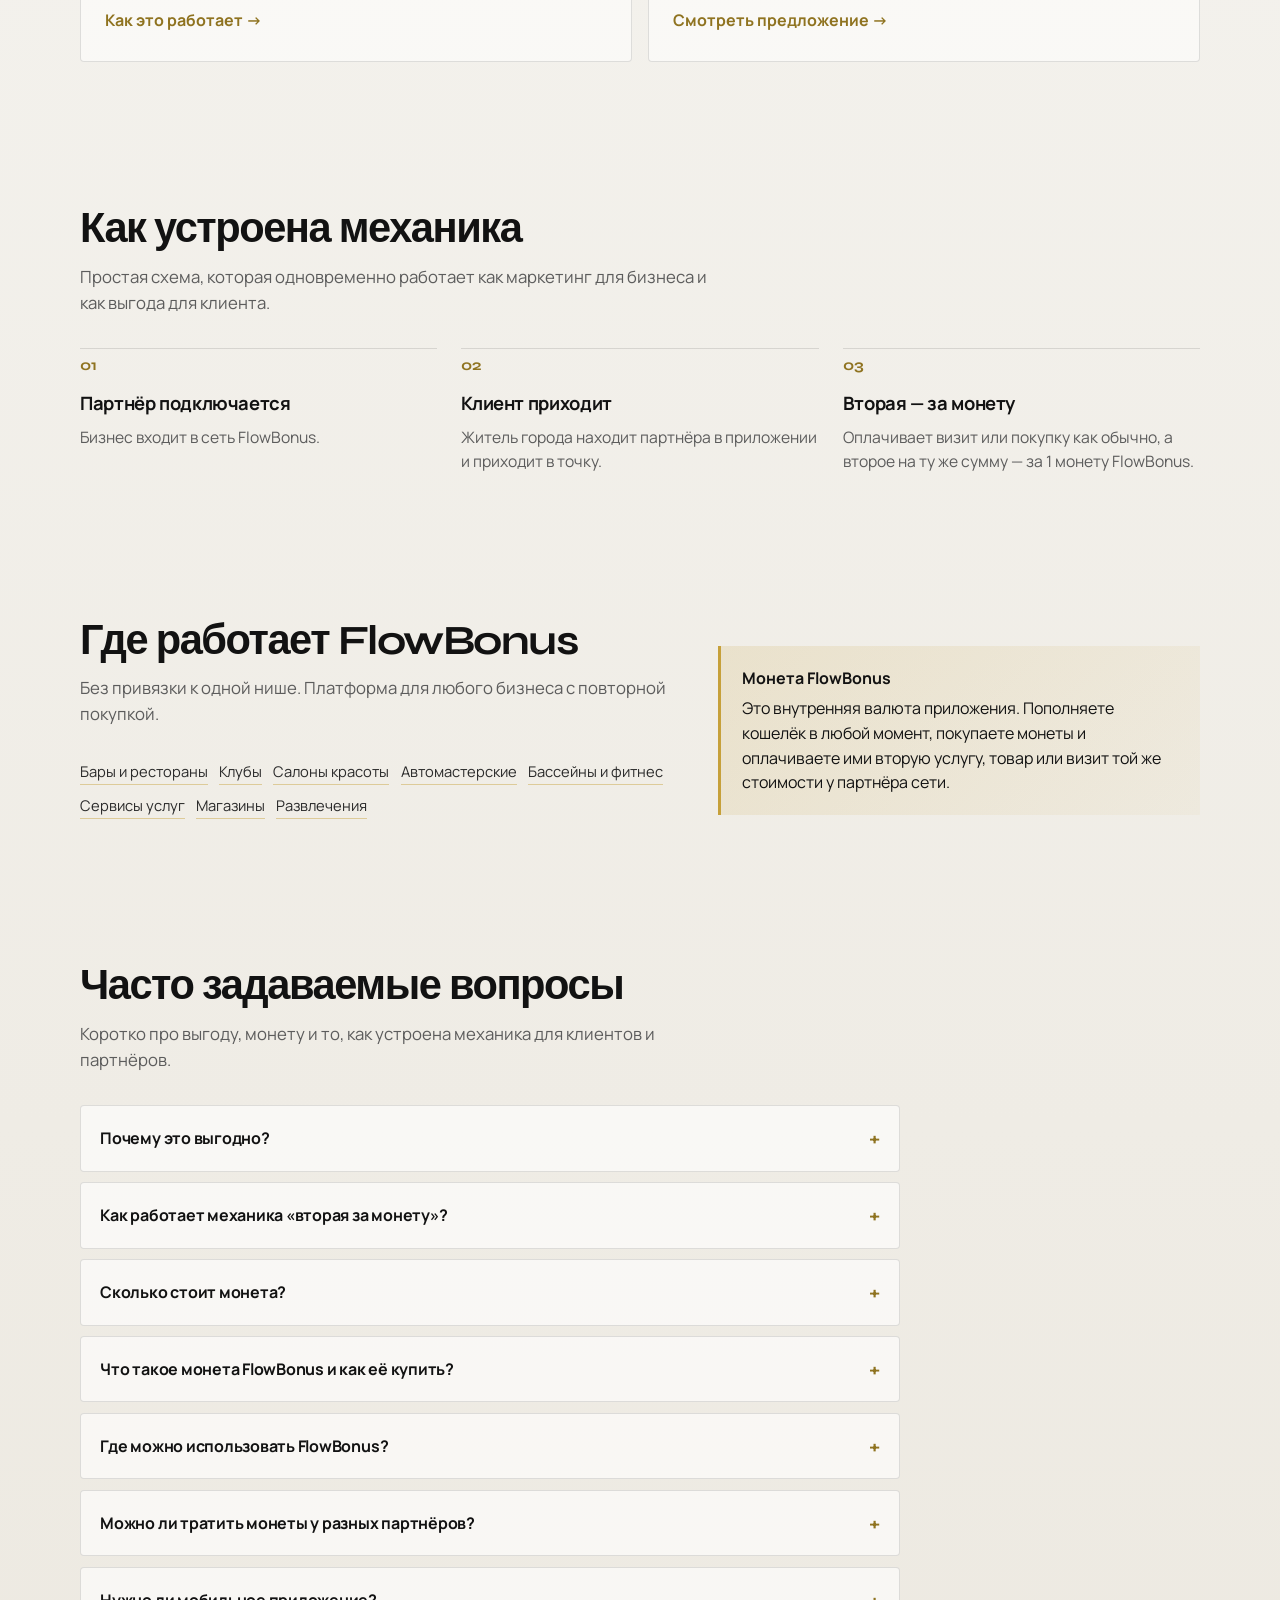
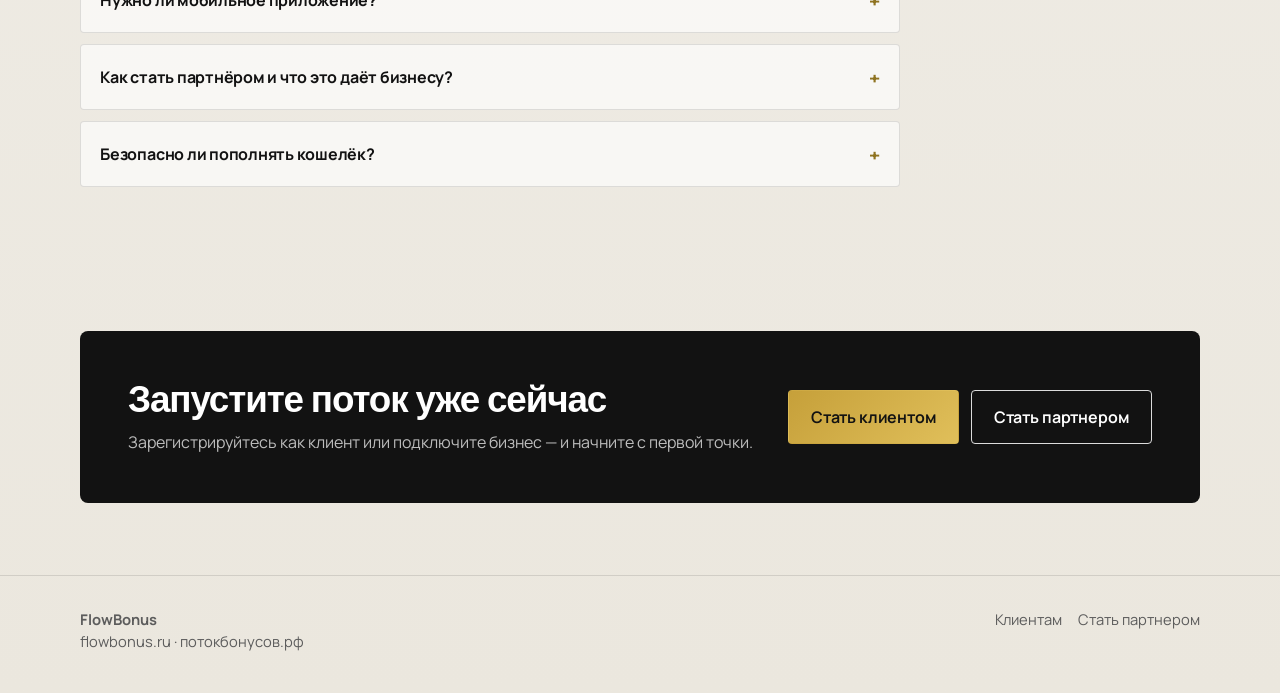
==== commit b8b6de0d: "Add tiered coin pricing to FAQ, clients page and checkout. Document 100/90/80 rub tiers for one-time" ====
--- a/index.html
+++ b/index.html
@@ -140,7 +140,7 @@
           <details class="faq-item">
             <summary>Почему это выгодно?</summary>
             <div class="faq-body">
-              <p><strong>Для клиента — на цифрах.</strong> Вы покупаете пиццу у партнёра за 900 ₽. Вторую пиццу той же (или меньшей) стоимости берёте за 1 монету. Стоимость второй позиции не должна превышать стоимость первой. Итого: 2 пиццы за 900 ₽ + 1 монета. Если монета стоит 100 ₽, вы платите 1 000 ₽ вместо 1 800 ₽ — экономия 800 ₽.</p>
+              <p><strong>Для клиента — на цифрах.</strong> Вы покупаете пиццу у партнёра за 900 ₽. Вторую пиццу той же (или меньшей) стоимости берёте за 1 монету. Стоимость второй позиции не должна превышать стоимость первой. Итого: 2 пиццы за 900 ₽ + 1 монета. Если монета стоит 100 ₽, вы платите 1 000 ₽ вместо 1 800 ₽ — экономия 800 ₽. При единовременной покупке от 5 или от 10 монет цена ниже — и вторая покупка ещё выгоднее, см. <a href="#faq-coin-price">«Сколько стоит монета?»</a>.</p>
               <p><strong>Для партнёра.</strong> К вам приходит новый лид, растёт средний чек, повышаются узнаваемость и посещаемость. Дополнительно есть возможность разместить свою рекламу на площадке FlowBonus.</p>
             </div>
           </details>
@@ -152,10 +152,36 @@
             </div>
           </details>
 
+          <details class="faq-item" id="faq-coin-price">
+            <summary>Сколько стоит монета?</summary>
+            <div class="faq-body">
+              <p>Цена зависит от того, сколько монет вы покупаете <strong>одним платежом</strong>:</p>
+              <ul class="faq-price-list">
+                <li>
+                  <span class="faq-price-pack">1–4 монеты</span>
+                  <span class="faq-price-sum">100 ₽</span>
+                  <span class="faq-price-note">за монету · без скидки · например 3 монеты = 300 ₽</span>
+                </li>
+                <li>
+                  <span class="faq-price-pack">5–9 монет</span>
+                  <span class="faq-price-sum">90 ₽</span>
+                  <span class="faq-price-note">за монету · скидка 10% · например 5 = 450 ₽, 7 = 630 ₽</span>
+                </li>
+                <li>
+                  <span class="faq-price-pack">10 и более</span>
+                  <span class="faq-price-sum">80 ₽</span>
+                  <span class="faq-price-note">за монету · скидка 20% · например 10 = 800 ₽, 15 = 1 200 ₽</span>
+                </li>
+              </ul>
+              <p>Скидка считается только по количеству в <strong>одном платеже</strong>. Две покупки по 5 монет не дают цену «от 10» — для 80 ₽ за монету нужно купить сразу 10 или больше.</p>
+              <p>Монеты покупаются в личном кабинете; сумма к оплате пересчитывается автоматически.</p>
+            </div>
+          </details>
+
           <details class="faq-item">
             <summary>Что такое монета FlowBonus и как её купить?</summary>
             <div class="faq-body">
-              <p>Монета — внутренняя валюта приложения. В любой момент пополняете кошелёк, покупаете монеты и оплачиваете ими вторую позицию у партнёра. Курс монеты отображается в приложении; на лендинге мы намеренно не фиксируем цену, чтобы условия оставались актуальными.</p>
+              <p>Монета — внутренняя валюта приложения. В любой момент пополняете кошелёк в личном кабинете, покупаете монеты и оплачиваете ими вторую позицию у партнёра. Актуальные цены и скидки — в вопросе <a href="#faq-coin-price">«Сколько стоит монета?»</a>.</p>
             </div>
           </details>
 
--- a/css/styles.css
+++ b/css/styles.css
@@ -597,7 +597,31 @@
 
 .coin-note strong {
   display: block;
-  margin-bottom: 0.25rem;
+  margin-bottom: 0.35rem;
+}
+
+.coin-note p {
+  margin: 0 0 0.55rem;
+  font-size: 0.98rem;
+  color: var(--ink-soft);
+}
+
+.coin-note p:last-child {
+  margin-bottom: 0;
+  color: var(--muted);
+  font-size: 0.95rem;
+}
+
+.coin-note a {
+  color: var(--gold-deep);
+  text-decoration: underline;
+  text-underline-offset: 0.15em;
+}
+
+.coin-note .inline-strong {
+  display: inline;
+  font-weight: 700;
+  color: var(--ink);
 }
 
 /* FAQ */
@@ -665,6 +689,50 @@
 
 .faq-body strong {
   color: var(--ink);
+}
+
+.faq-price-list {
+  list-style: none;
+  margin: 0 0 0.85rem;
+  padding: 0;
+  display: grid;
+  gap: 0.55rem;
+}
+
+.faq-price-list li {
+  display: grid;
+  gap: 0.15rem 0.75rem;
+  grid-template-columns: auto 1fr;
+  align-items: baseline;
+  padding: 0.75rem 0.9rem;
+  background: rgba(198, 160, 58, 0.08);
+  border: 1px solid rgba(198, 160, 58, 0.22);
+  border-radius: var(--radius);
+}
+
+.faq-price-pack {
+  font-weight: 700;
+  color: var(--ink);
+}
+
+.faq-price-sum {
+  font-family: var(--font-display);
+  font-weight: 700;
+  font-size: 1.15rem;
+  color: var(--gold-deep);
+  justify-self: end;
+}
+
+.faq-price-note {
+  grid-column: 1 / -1;
+  font-size: 0.88rem;
+  color: var(--muted);
+}
+
+.faq-body a {
+  color: var(--gold-deep);
+  text-decoration: underline;
+  text-underline-offset: 0.15em;
 }
 
 .form-panel {
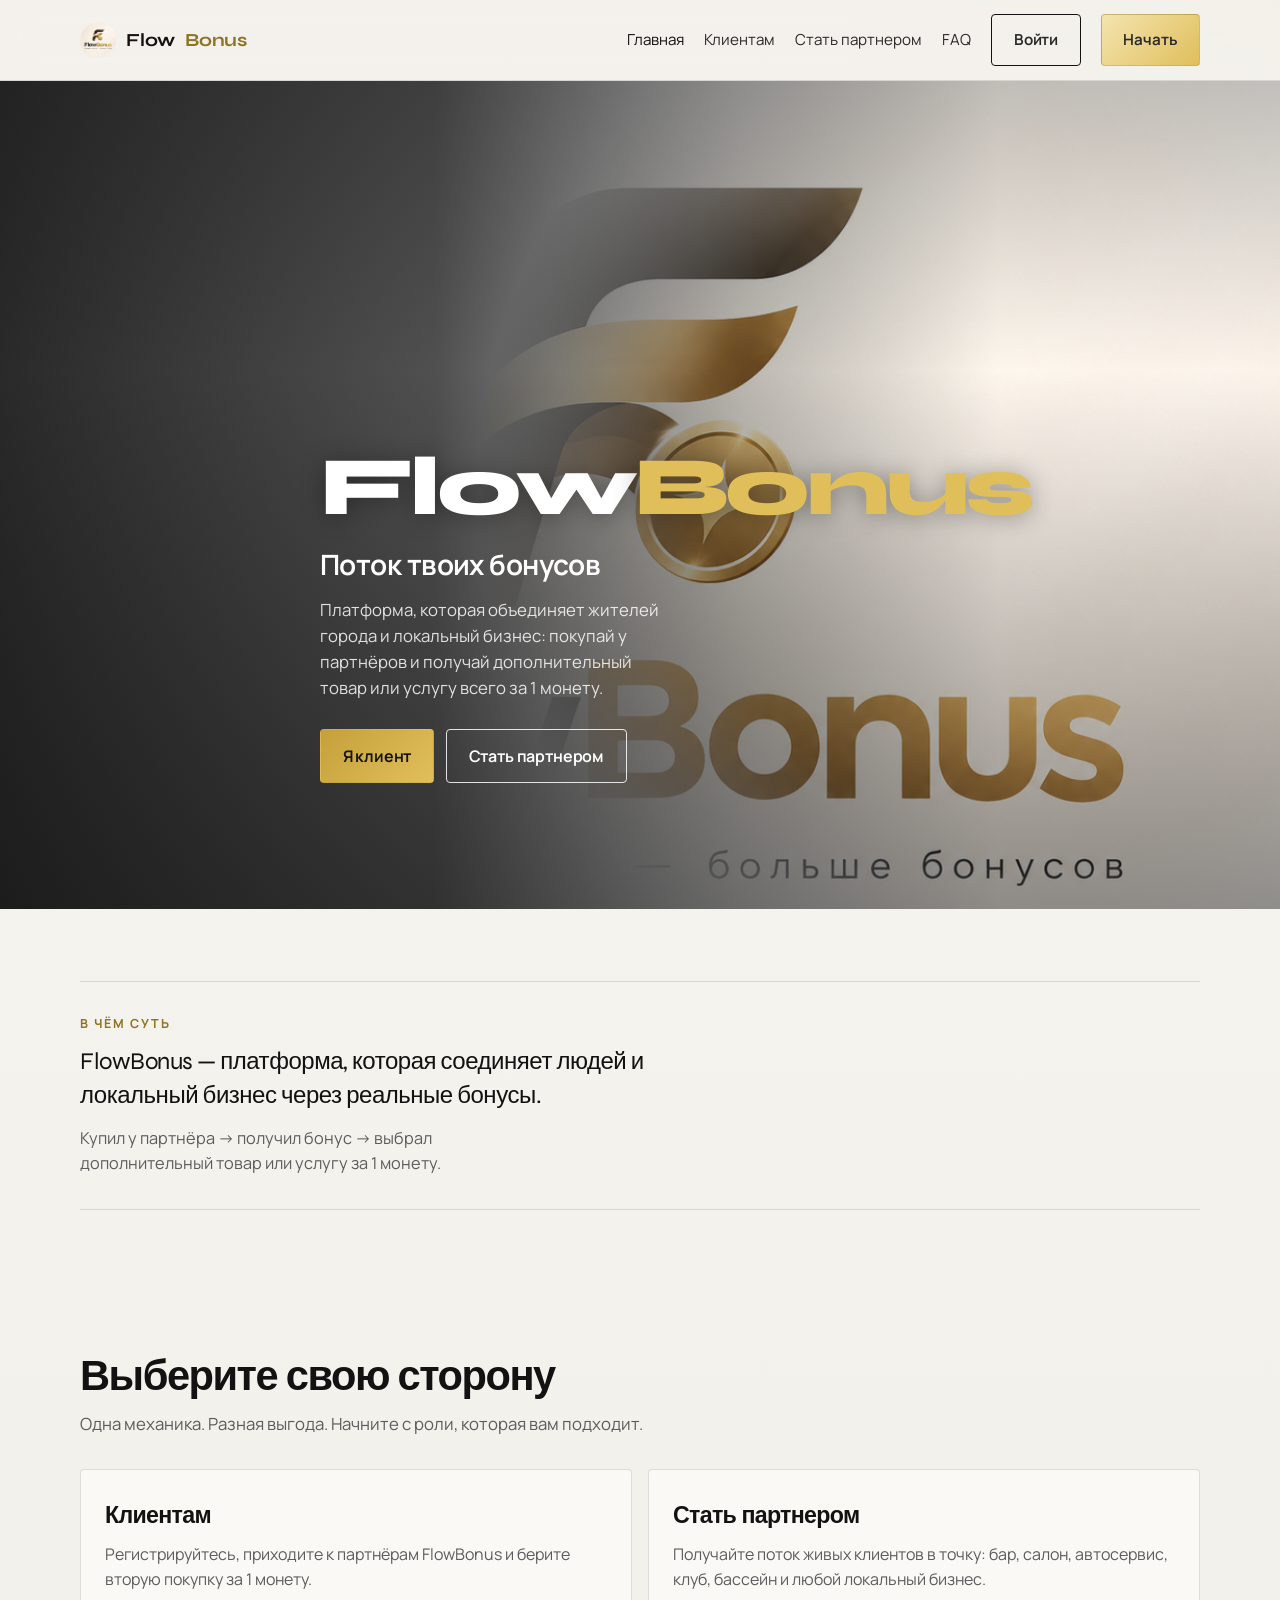
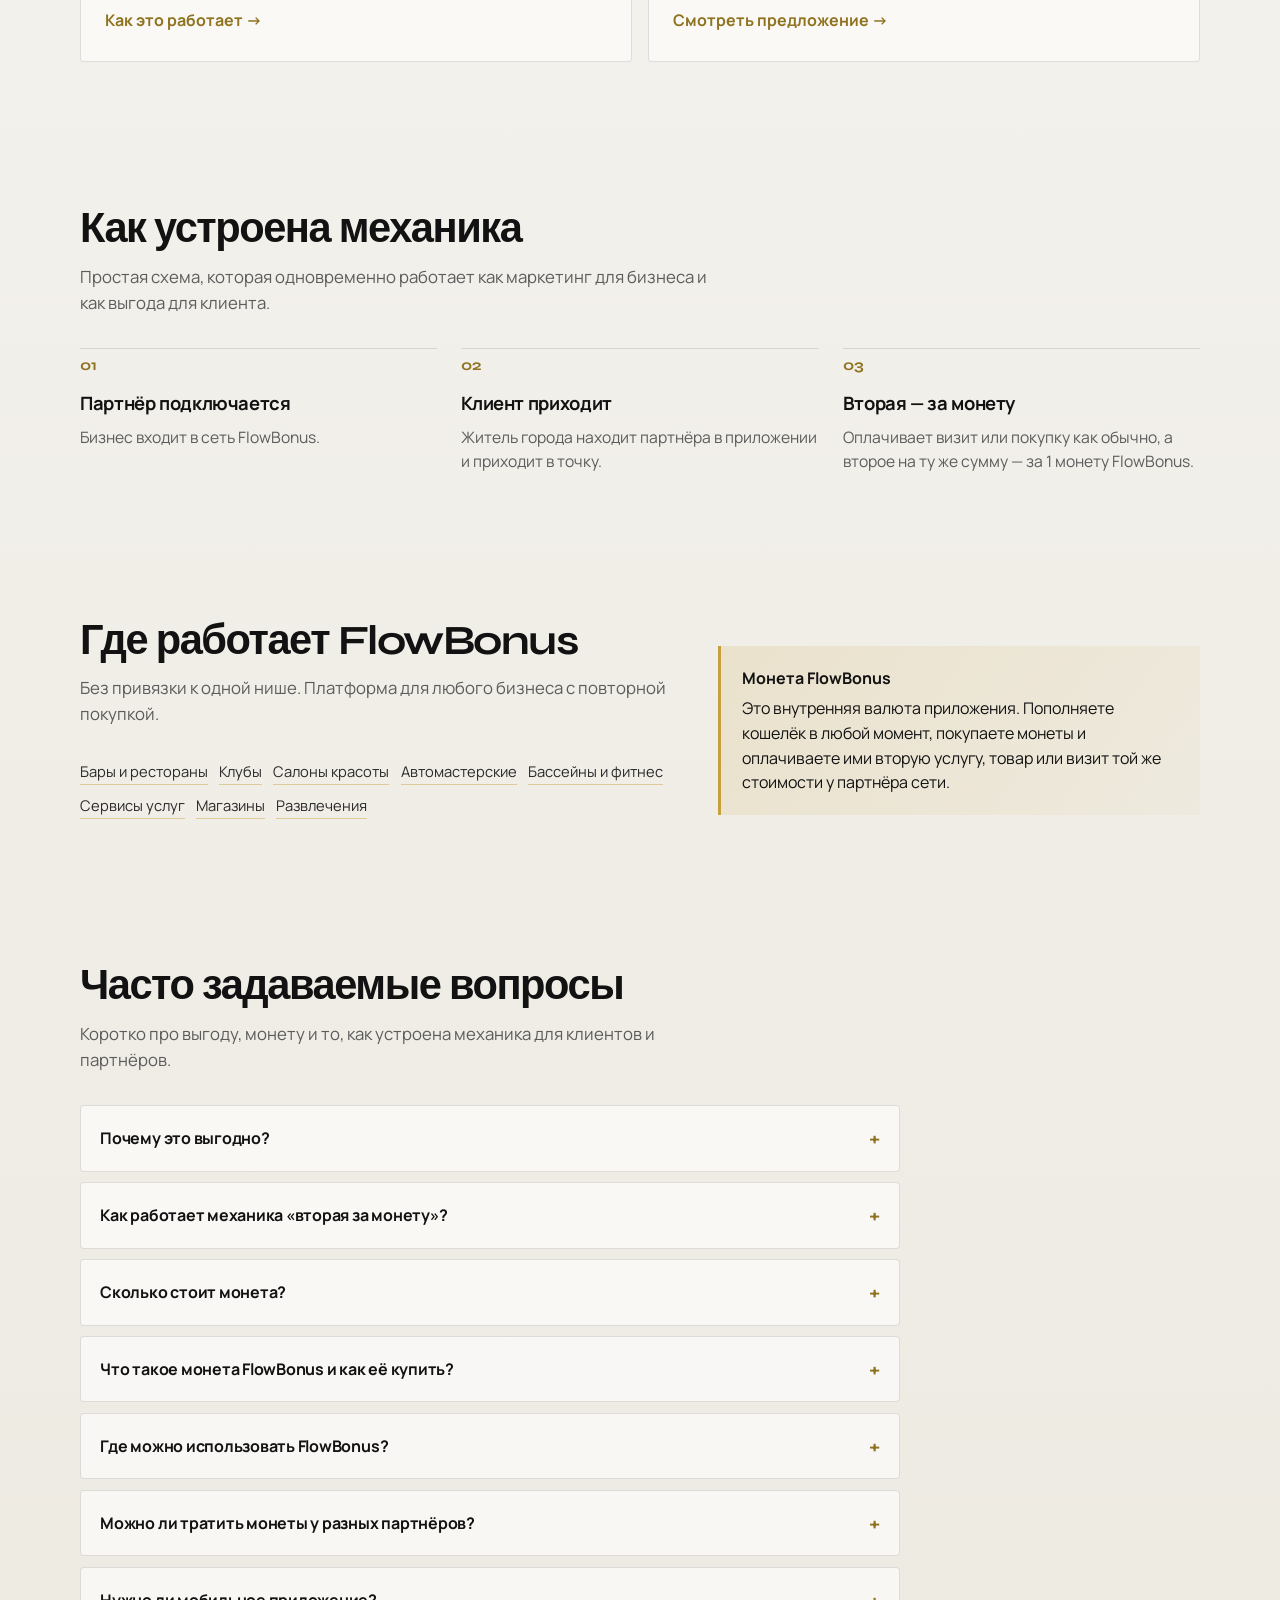
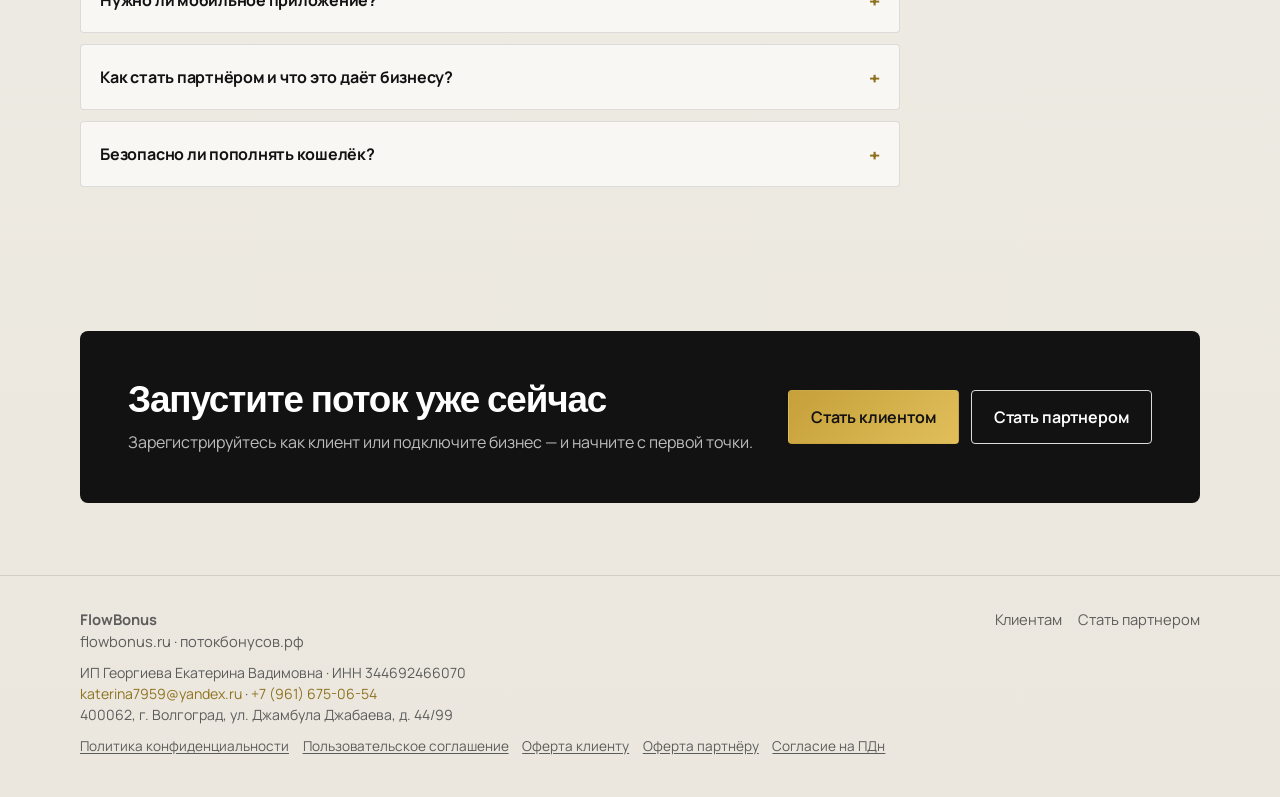
==== commit 553dd929: "Add FlowBonus legal documents, footer contacts and required consent checkboxes. Publish privacy, ter" ====
--- a/index.html
+++ b/index.html
@@ -280,7 +280,20 @@
     <div class="container footer-inner">
       <div>
         <strong>FlowBonus</strong><br />
-        flowbonus.ru · потокбонусов.рф
+        <a href="https://flowbonus.ru">flowbonus.ru</a> · <a href="https://потокбонусов.рф">потокбонусов.рф</a>
+        <div class="footer-contacts">
+          ИП Георгиева Екатерина Вадимовна · ИНН 344692466070<br />
+          <a href="mailto:katerina7959@yandex.ru">katerina7959@yandex.ru</a> ·
+          <a href="tel:+79616750654">+7 (961) 675-06-54</a><br />
+          400062, г. Волгоград, ул. Джамбула Джабаева, д. 44/99
+        </div>
+        <div class="footer-legal">
+          <a href="/legal/privacy.html">Политика конфиденциальности</a>
+          <a href="/legal/terms.html">Пользовательское соглашение</a>
+          <a href="/legal/offer-client.html">Оферта клиенту</a>
+          <a href="/legal/offer-partner.html">Оферта партнёру</a>
+          <a href="/legal/consent.html">Согласие на ПДн</a>
+        </div>
       </div>
       <div class="footer-links">
         <a href="clients.html">Клиентам</a>
--- a/css/styles.css
+++ b/css/styles.css
@@ -931,6 +931,74 @@
 .footer-links {
   display: flex;
   gap: 1rem;
+  flex-wrap: wrap;
+}
+
+.footer-legal {
+  display: flex;
+  flex-wrap: wrap;
+  gap: 0.4rem 0.85rem;
+  margin-top: 0.65rem;
+  font-size: 0.85rem;
+}
+
+.footer-legal a {
+  color: var(--muted);
+  text-decoration: underline;
+  text-underline-offset: 0.12em;
+}
+
+.footer-contacts {
+  margin-top: 0.55rem;
+  font-size: 0.88rem;
+  color: var(--muted);
+  line-height: 1.5;
+}
+
+.footer-contacts a {
+  color: var(--gold-deep);
+}
+
+.form-consent {
+  display: flex;
+  gap: 0.7rem;
+  align-items: flex-start;
+  width: 100%;
+  max-width: 100%;
+  box-sizing: border-box;
+  margin: 0.35rem 0 0.15rem;
+  padding: 0.75rem 0.85rem;
+  border: 1px solid var(--line);
+  border-radius: var(--radius);
+  background: rgba(198, 160, 58, 0.06);
+}
+
+.form-consent input[type="checkbox"] {
+  width: 1.15rem;
+  height: 1.15rem;
+  min-width: 1.15rem;
+  margin: 0.15rem 0 0;
+  padding: 0;
+  flex-shrink: 0;
+  accent-color: var(--gold-deep);
+  cursor: pointer;
+}
+
+.form-consent-text {
+  flex: 1 1 auto;
+  min-width: 0;
+  display: block;
+  font-size: 0.86rem;
+  font-weight: 500;
+  line-height: 1.45;
+  color: var(--ink-soft);
+  cursor: pointer;
+}
+
+.form-consent-text a {
+  color: var(--gold-deep);
+  text-decoration: underline;
+  text-underline-offset: 0.12em;
 }
 
 /* Motion helpers */
--- a/css/mobile.css
+++ b/css/mobile.css
@@ -307,13 +307,28 @@
   }
 
   .auth-form input,
-  form input,
+  form input:not([type="checkbox"]):not([type="radio"]),
   form select,
   form textarea {
     min-height: var(--m-touch);
     font-size: 16px;
   }
 
+  .form-consent {
+    align-items: flex-start;
+  }
+
+  .form-consent input[type="checkbox"] {
+    width: 1.25rem;
+    height: 1.25rem;
+    min-width: 1.25rem;
+    min-height: 1.25rem;
+  }
+
+  .form-consent-text {
+    font-size: 0.84rem;
+  }
+
   .form-panel {
     padding: 1.1rem;
   }
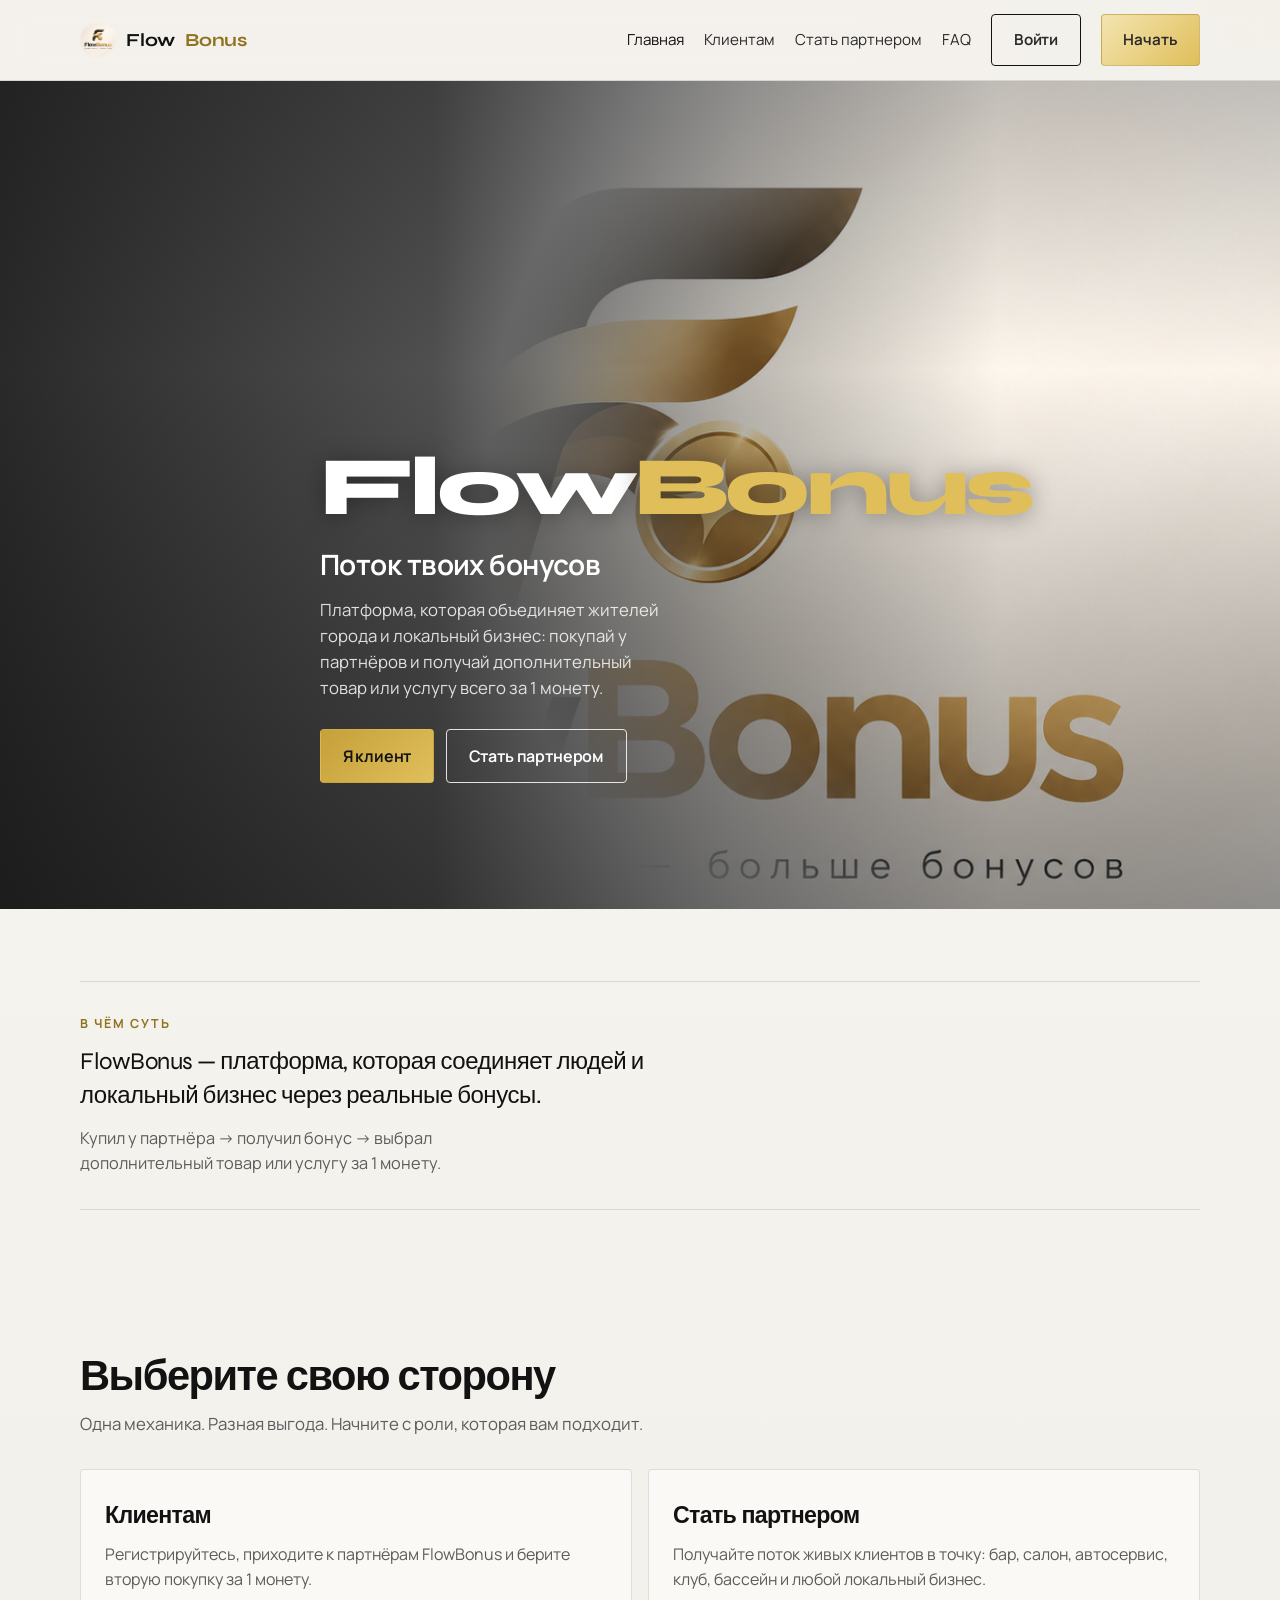
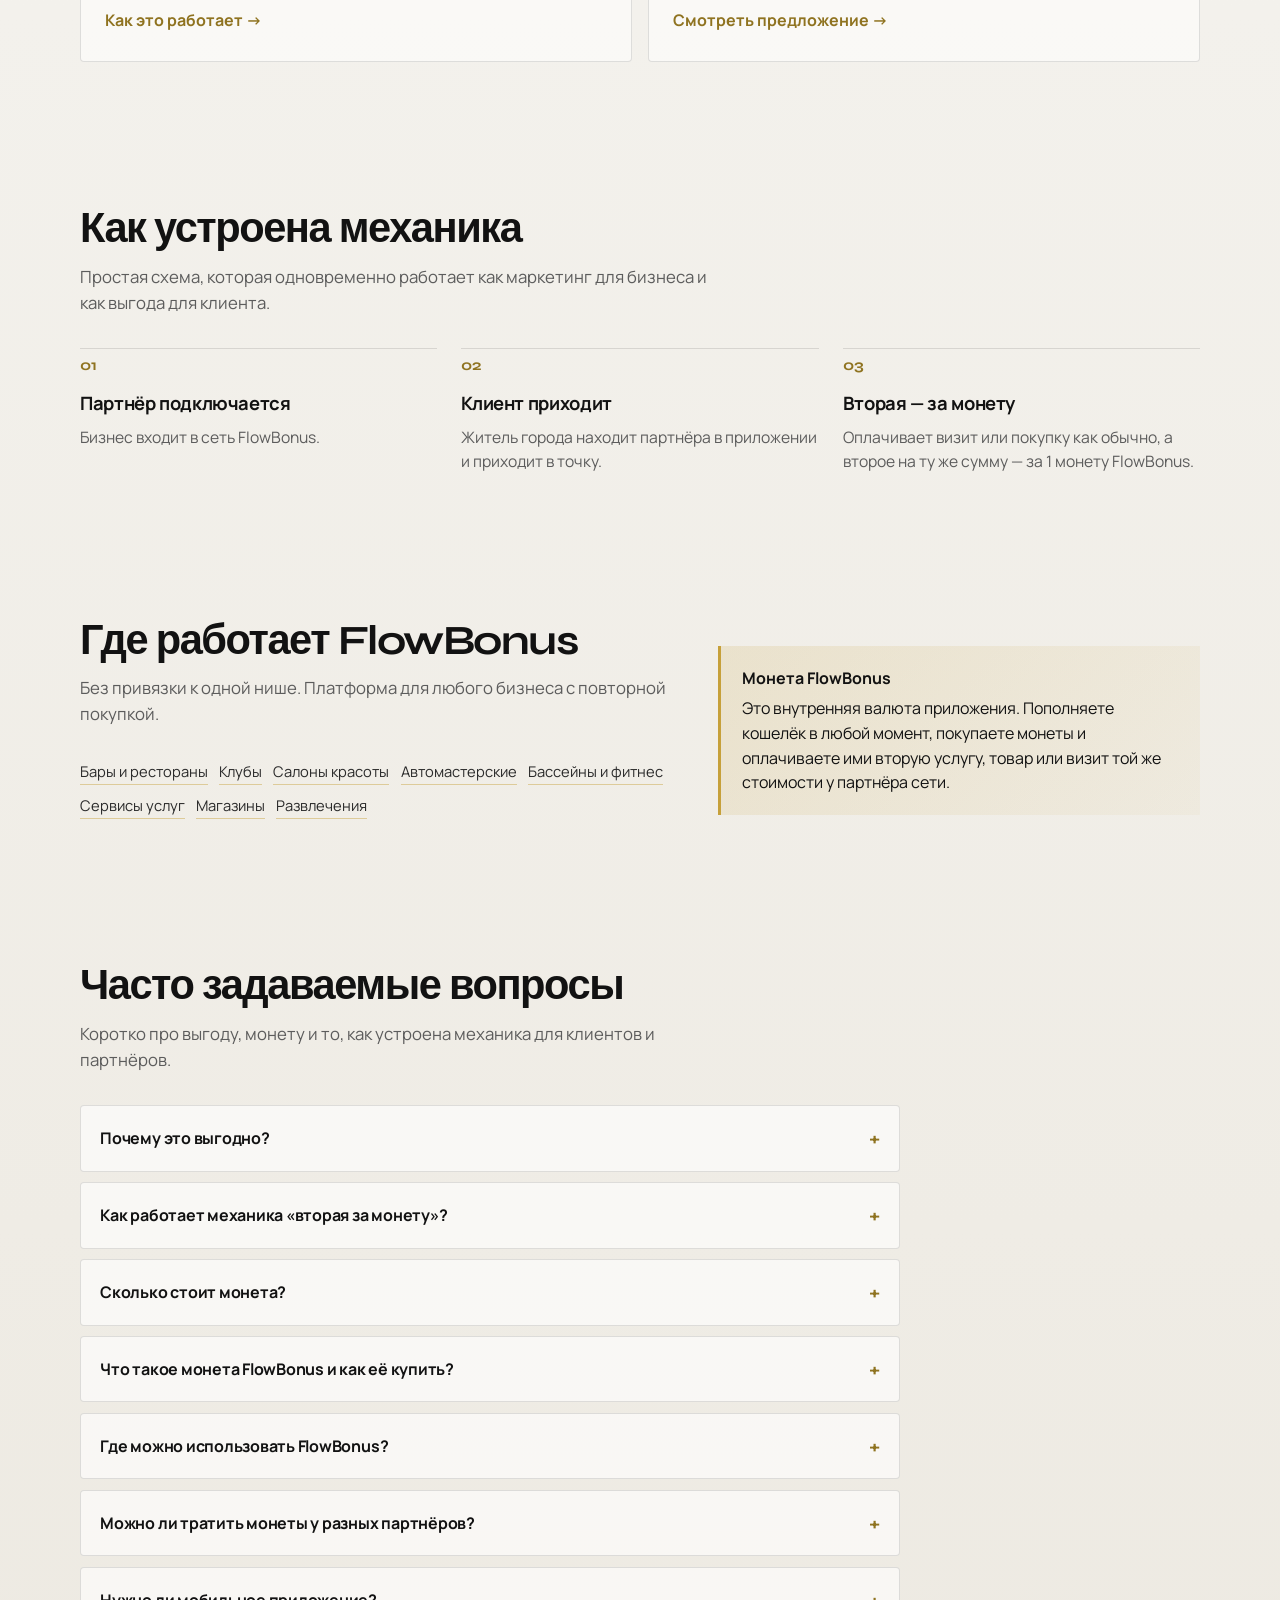
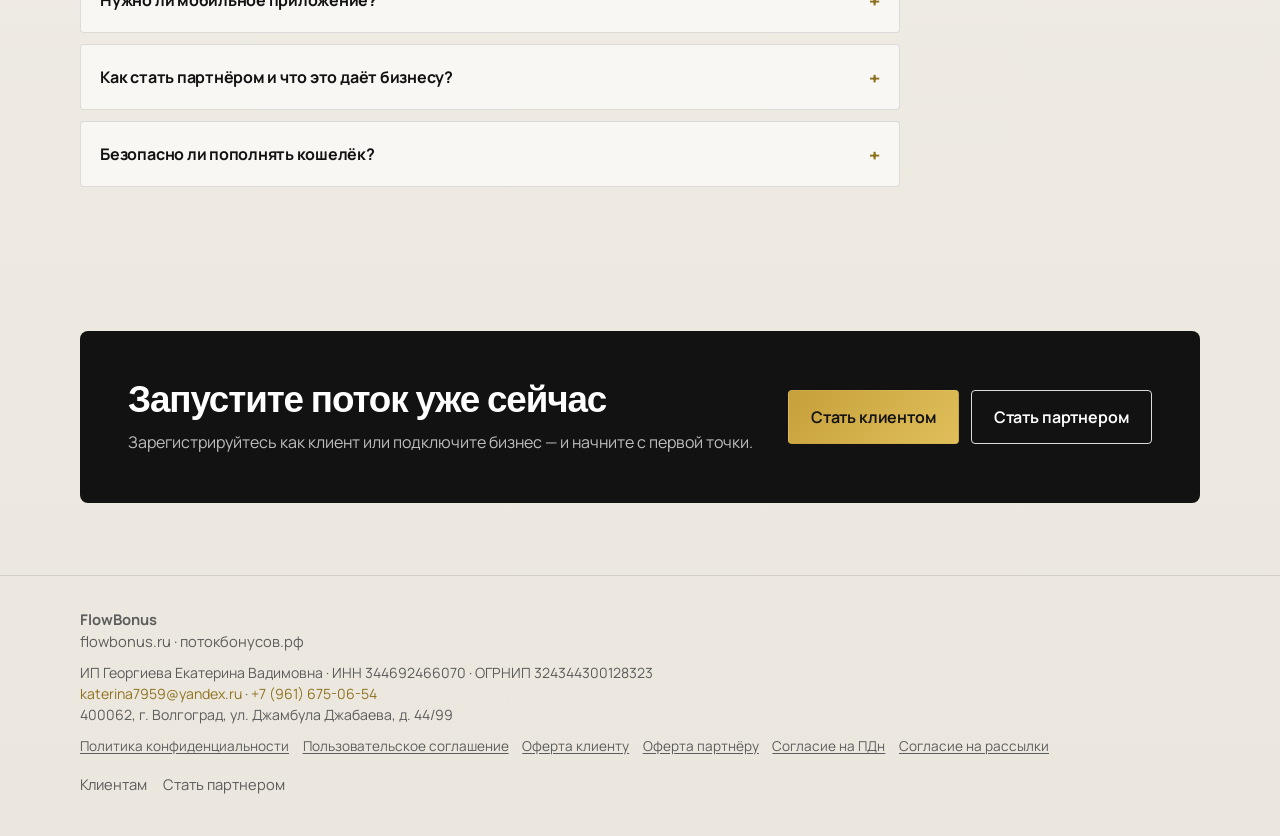
==== commit 862ccd03: "Update legal documents for NPD and replace cabinet card fields with a demo top-up. Co-authored-by: C" ====
--- a/index.html
+++ b/index.html
@@ -1,4 +1,4 @@
-<!DOCTYPE html>
+﻿<!DOCTYPE html>
 <html lang="ru">
 <head>
   <meta charset="UTF-8" />
@@ -140,7 +140,7 @@
           <details class="faq-item">
             <summary>Почему это выгодно?</summary>
             <div class="faq-body">
-              <p><strong>Для клиента — на цифрах.</strong> Вы покупаете пиццу у партнёра за 900 ₽. Вторую пиццу той же (или меньшей) стоимости берёте за 1 монету. Стоимость второй позиции не должна превышать стоимость первой. Итого: 2 пиццы за 900 ₽ + 1 монета. Если монета стоит 100 ₽, вы платите 1 000 ₽ вместо 1 800 ₽ — экономия 800 ₽. При единовременной покупке от 5 или от 10 монет цена ниже — и вторая покупка ещё выгоднее, см. <a href="#faq-coin-price">«Сколько стоит монета?»</a>.</p>
+              <p><strong>Для клиента — на цифрах.</strong> Вы покупаете пиццу у партнёра за 900 ₽. Вторую пиццу той же (или меньшей) стоимости берёте за 1 монету. Стоимость второй позиции не должна превышать стоимость первой. Итого: 2 пиццы за 900 ₽ + 1 монета. Если монета стоит 100 ₽, вы платите 1 000 ₽ вместо 1 800 ₽ — экономия 800 ₽. При единовременной покупке от 5 или от 10 монет цена ниже — и вторая покупка ещё выгоднее, см. <a href="#faq-coin-price">«Сколько стоит монета?»</a>. Пример приведён для базового правила сети — 1 монета за операцию; точное количество монет у конкретного партнёра указано в его карточке.</p>
               <p><strong>Для партнёра.</strong> К вам приходит новый лид, растёт средний чек, повышаются узнаваемость и посещаемость. Дополнительно есть возможность разместить свою рекламу на площадке FlowBonus.</p>
             </div>
           </details>
@@ -149,6 +149,7 @@
             <summary>Как работает механика «вторая за монету»?</summary>
             <div class="faq-body">
               <p>Вы приходите к партнёру сети, оплачиваете первую позицию (товар, услугу или визит) как обычно. Вторую позицию берёте за 1 монету FlowBonus — при условии, что её стоимость не превышает стоимость первой. Так вы получаете две позиции: одну по обычной цене, вторую — за монету.</p>
+              <p>Базовое правило сети — 1 монета за операцию. Отдельные партнёры могут установить другое количество монет: точное значение всегда указано в карточке партнёра, и вы видите его до визита.</p>
             </div>
           </details>
 
@@ -282,7 +283,7 @@
         <strong>FlowBonus</strong><br />
         <a href="https://flowbonus.ru">flowbonus.ru</a> · <a href="https://потокбонусов.рф">потокбонусов.рф</a>
         <div class="footer-contacts">
-          ИП Георгиева Екатерина Вадимовна · ИНН 344692466070<br />
+          ИП Георгиева Екатерина Вадимовна · ИНН 344692466070 · ОГРНИП 324344300128323<br />
           <a href="mailto:katerina7959@yandex.ru">katerina7959@yandex.ru</a> ·
           <a href="tel:+79616750654">+7 (961) 675-06-54</a><br />
           400062, г. Волгоград, ул. Джамбула Джабаева, д. 44/99
@@ -293,6 +294,7 @@
           <a href="/legal/offer-client.html">Оферта клиенту</a>
           <a href="/legal/offer-partner.html">Оферта партнёру</a>
           <a href="/legal/consent.html">Согласие на ПДн</a>
+          <a href="/legal/marketing.html">Согласие на рассылки</a>
         </div>
       </div>
       <div class="footer-links">
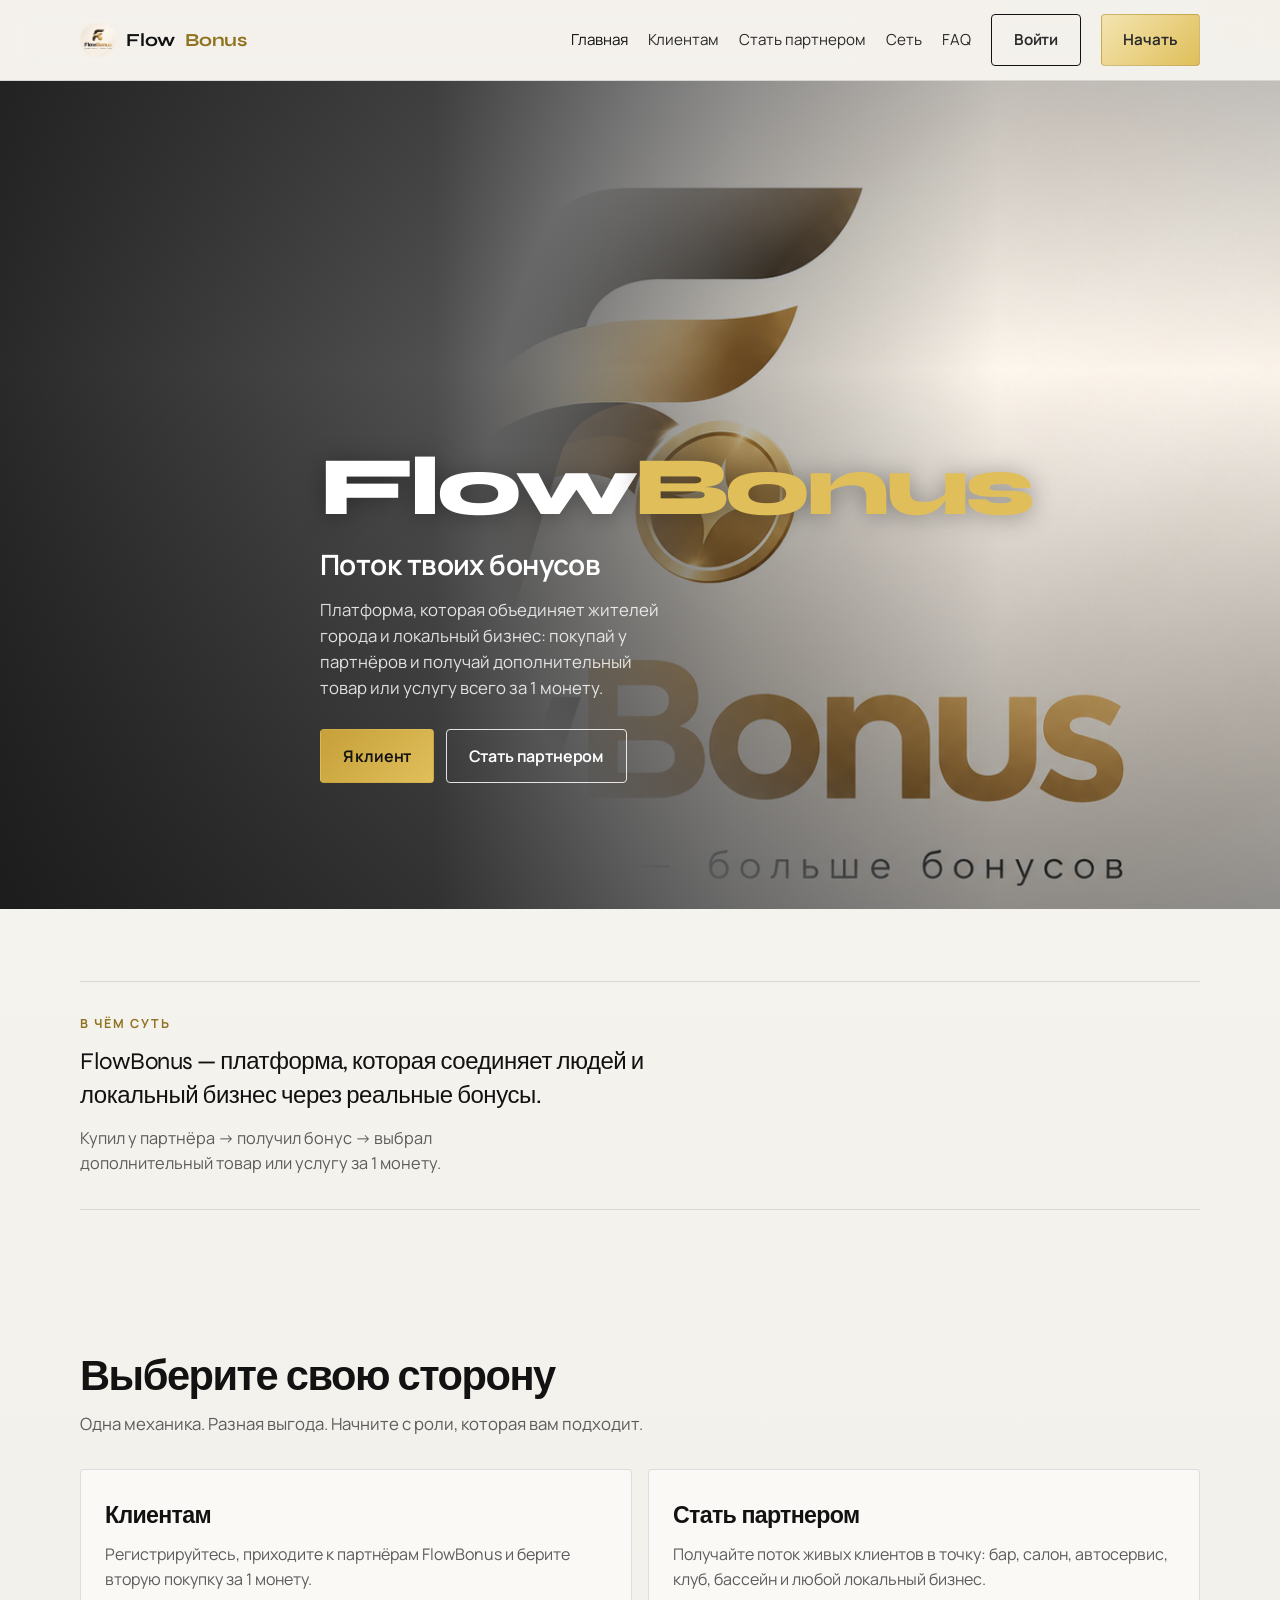
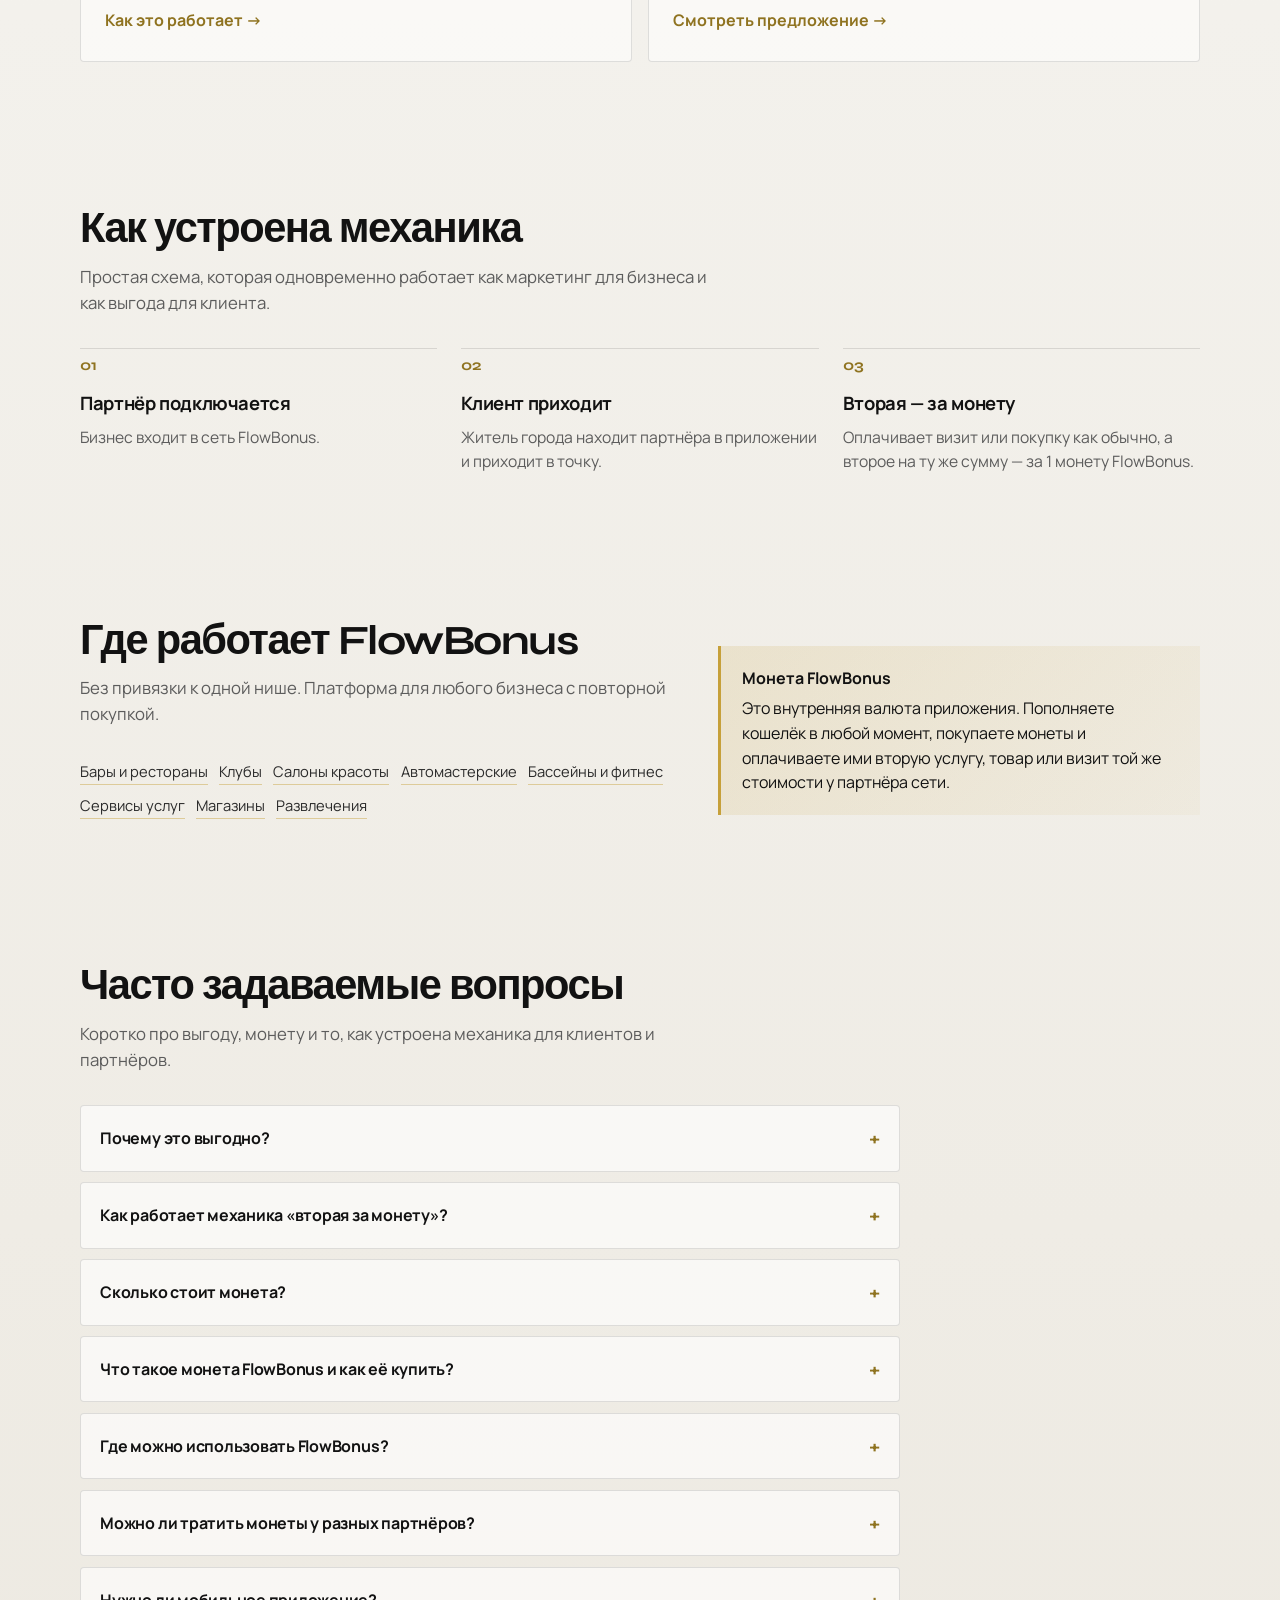
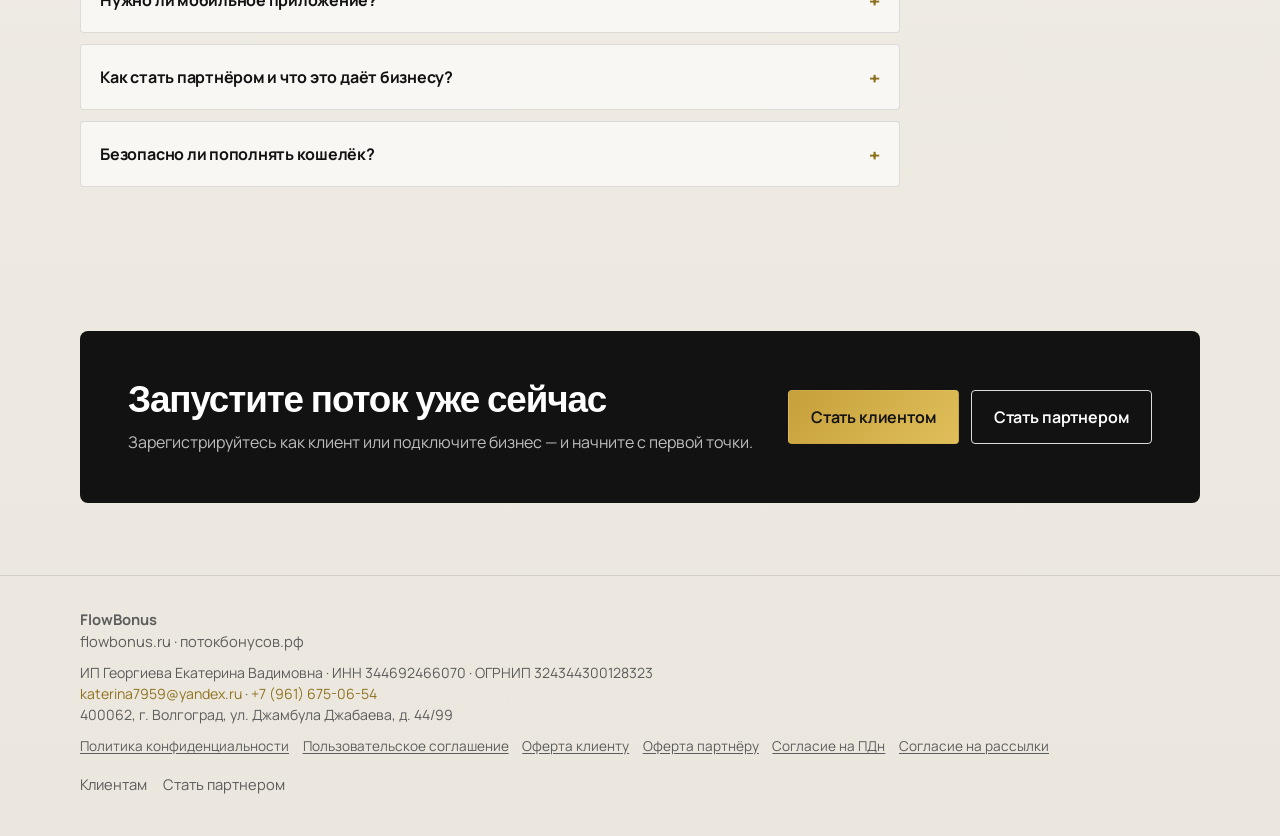
==== commit 5d7f6a4a: "Add live network showcase on the landing with partners, spend coins and client count. Co-authored-by" ====
--- a/index.html
+++ b/index.html
@@ -26,6 +26,7 @@
         <li><a class="is-active" href="index.html">Главная</a></li>
         <li><a href="clients.html">Клиентам</a></li>
         <li><a href="partners.html">Стать партнером</a></li>
+        <li><a href="#network">Сеть</a></li>
         <li><a href="index.html#faq">FAQ</a></li>
         <li><a class="btn btn-ghost" href="#" data-open-modal="client-login">Войти</a></li>
         <li><a class="btn btn-primary" href="clients.html#start">Начать</a></li>
@@ -127,6 +128,35 @@
           <strong>Монета FlowBonus</strong>
           Это внутренняя валюта приложения. Пополняете кошелёк в любой момент, покупаете монеты и оплачиваете ими вторую услугу, товар или визит той же стоимости у партнёра сети.
         </div>
+      </div>
+    </section>
+
+    <section id="network">
+      <div class="container">
+        <div class="section-head reveal network-head">
+          <div class="network-head-row">
+            <h2 id="network-title">Уже с нами</h2>
+            <button
+              type="button"
+              class="network-stat-tile"
+              id="network-stat"
+              hidden
+              data-network-wipe
+              aria-label="Клиентов в FlowBonus: 0"
+            >
+              <span class="network-stat-reveal">
+                <strong id="network-clients">0</strong>
+                <span class="network-stat-caption" id="network-clients-word">клиентов</span>
+              </span>
+              <span class="network-stat-wipe" aria-hidden="true">
+                <span class="network-stat-cover-label">клиенты</span>
+              </span>
+            </button>
+          </div>
+          <p id="network-lead" class="network-lead">Скоро добавятся новые точки в вашем городе!</p>
+        </div>
+        <div class="network-grid" id="network-grid" aria-live="polite"></div>
+        <p class="empty-state" id="network-empty" hidden>Партнёры скоро появятся — следите за обновлениями.</p>
       </div>
     </section>
 
--- a/css/styles.css
+++ b/css/styles.css
@@ -959,6 +959,343 @@
   color: var(--gold-deep);
 }
 
+/* Network showcase on landing */
+.network-head {
+  display: flex;
+  flex-direction: column;
+  align-items: stretch;
+  gap: 0.55rem;
+  margin-bottom: 0.35rem;
+  max-width: none;
+  width: 100%;
+}
+
+.network-head-row {
+  display: flex;
+  flex-wrap: nowrap;
+  align-items: center;
+  justify-content: space-between;
+  gap: 0.75rem 1.25rem;
+  width: 100%;
+}
+
+.network-head-row h2 {
+  margin: 0;
+}
+
+.network-lead {
+  margin: 0;
+  max-width: 36rem;
+  color: var(--muted);
+  font-size: 1.02rem;
+  line-height: 1.5;
+}
+
+.network-stat-tile {
+  position: relative;
+  width: 5.4rem;
+  height: 5.4rem;
+  flex-shrink: 0;
+  padding: 0;
+  border: 1px solid rgba(198, 160, 58, 0.38);
+  border-radius: 16px;
+  overflow: hidden;
+  isolation: isolate;
+  background: #f4f1ea;
+  cursor: pointer;
+  box-shadow: 0 10px 24px rgba(18, 18, 18, 0.06);
+  --wipe-x: 50%;
+  --wipe-y: 50%;
+  --wipe-size: 18px;
+}
+
+.network-stat-tile:focus-visible {
+  outline: 2px solid var(--gold);
+  outline-offset: 3px;
+}
+
+.network-stat-reveal {
+  position: absolute;
+  inset: 0;
+  z-index: 0;
+  display: flex;
+  flex-direction: column;
+  align-items: center;
+  justify-content: center;
+  gap: 0.2rem;
+  background:
+    radial-gradient(circle at 30% 25%, rgba(224, 191, 90, 0.35), transparent 55%),
+    linear-gradient(155deg, #171717 0%, #2a2110 55%, #121212 100%);
+  color: #fff;
+}
+
+.network-stat-reveal strong {
+  font-family: var(--font-display);
+  font-size: 1.55rem;
+  font-weight: 800;
+  letter-spacing: -0.04em;
+  line-height: 1;
+  color: var(--gold-bright);
+  text-shadow: 0 2px 14px rgba(0, 0, 0, 0.35);
+}
+
+.network-stat-caption {
+  font-size: 0.62rem;
+  font-weight: 700;
+  letter-spacing: 0.08em;
+  text-transform: uppercase;
+  color: rgba(255, 255, 255, 0.72);
+}
+
+.network-stat-wipe {
+  position: absolute;
+  inset: 0;
+  z-index: 1;
+  display: grid;
+  place-items: center;
+  pointer-events: none;
+  background:
+    linear-gradient(145deg, rgba(255, 255, 255, 0.72), rgba(247, 245, 240, 0.96)),
+    #f7f5f0;
+  -webkit-mask-image: radial-gradient(
+    circle var(--wipe-size) at var(--wipe-x) var(--wipe-y),
+    transparent 0%,
+    transparent 55%,
+    #000 74%
+  );
+  mask-image: radial-gradient(
+    circle var(--wipe-size) at var(--wipe-x) var(--wipe-y),
+    transparent 0%,
+    transparent 55%,
+    #000 74%
+  );
+}
+
+.network-stat-cover-label {
+  font-size: 0.68rem;
+  font-weight: 700;
+  letter-spacing: 0.12em;
+  text-transform: uppercase;
+  color: var(--muted);
+}
+
+.network-stat-tile.is-open .network-stat-cover-label {
+  opacity: 0;
+  transition: opacity 0.2s ease;
+}
+
+.network-grid {
+  display: grid;
+  grid-template-columns: repeat(auto-fill, minmax(min(100%, 280px), 1fr));
+  gap: 1rem;
+  margin-top: 0.85rem;
+}
+
+.network-grid.is-single {
+  grid-template-columns: min(100%, 380px);
+}
+
+.network-card {
+  overflow: hidden;
+  border: 1px solid var(--line);
+  border-radius: 12px;
+  background: rgba(255, 255, 255, 0.82);
+  box-shadow: 0 10px 28px rgba(18, 18, 18, 0.05);
+}
+
+.network-visual {
+  position: relative;
+  height: 188px;
+  background: #1a1a1a;
+}
+
+.network-visual::after {
+  content: "";
+  position: absolute;
+  inset: auto 0 0;
+  height: 42%;
+  z-index: 1;
+  pointer-events: none;
+  background: linear-gradient(180deg, transparent, rgba(10, 10, 10, 0.55));
+}
+
+.network-carousel-track {
+  width: 100%;
+  height: 100%;
+  overflow: hidden;
+}
+
+.network-carousel-track img {
+  width: 100%;
+  height: 100%;
+  object-fit: cover;
+  display: none;
+}
+
+.network-carousel-track img.is-active {
+  display: block;
+}
+
+.network-carousel-btn {
+  position: absolute;
+  top: 50%;
+  transform: translateY(-50%);
+  z-index: 3;
+  width: 2.1rem;
+  height: 2.1rem;
+  border: none;
+  border-radius: 999px;
+  background: rgba(255, 255, 255, 0.88);
+  color: var(--ink);
+  cursor: pointer;
+  font-size: 1.1rem;
+  line-height: 1;
+}
+
+.network-carousel-btn.prev {
+  left: 0.65rem;
+}
+
+.network-carousel-btn.next {
+  right: 0.65rem;
+}
+
+.network-carousel-dots {
+  position: absolute;
+  left: 0;
+  right: 0;
+  bottom: 2.35rem;
+  display: flex;
+  justify-content: center;
+  gap: 0.35rem;
+  z-index: 3;
+}
+
+.network-carousel-dots button {
+  width: 0.45rem;
+  height: 0.45rem;
+  padding: 0;
+  border: none;
+  border-radius: 999px;
+  background: rgba(255, 255, 255, 0.45);
+  cursor: pointer;
+}
+
+.network-carousel-dots button.is-active {
+  background: #fff;
+  width: 0.85rem;
+}
+
+.network-chip {
+  position: absolute;
+  bottom: 0.7rem;
+  z-index: 3;
+  max-width: calc(50% - 1rem);
+  padding: 0.28rem 0.7rem;
+  border-radius: 999px;
+  background: rgba(18, 18, 18, 0.55);
+  border: 1px solid rgba(255, 255, 255, 0.22);
+  color: #fff;
+  font-size: 0.72rem;
+  font-weight: 650;
+  letter-spacing: 0.02em;
+  line-height: 1.25;
+  white-space: nowrap;
+  overflow: hidden;
+  text-overflow: ellipsis;
+  pointer-events: none;
+}
+
+.network-chip-category {
+  left: 0.7rem;
+}
+
+.network-chip-city {
+  right: 0.7rem;
+}
+
+.network-body {
+  padding: 0.85rem 0.95rem 1rem;
+}
+
+.network-body h3 {
+  margin: 0 0 0.35rem;
+  font-family: var(--font-display);
+  font-size: 1.18rem;
+  letter-spacing: -0.02em;
+}
+
+.network-desc {
+  margin: 0;
+  color: var(--ink-soft);
+  font-size: 0.88rem;
+  line-height: 1.45;
+}
+
+.network-divider {
+  display: flex;
+  align-items: center;
+  gap: 0.45rem;
+  margin: 0.85rem 0 0.8rem;
+  color: rgba(18, 18, 18, 0.55);
+}
+
+.network-divider-line {
+  flex: 1;
+  height: 1px;
+  background: currentColor;
+  opacity: 0.55;
+}
+
+.network-divider-ornament {
+  width: 2.85rem;
+  height: 0.9rem;
+  flex-shrink: 0;
+  display: block;
+}
+
+.network-spend {
+  display: flex;
+  align-items: center;
+  justify-content: space-between;
+  gap: 0.75rem;
+}
+
+.network-spend-label {
+  min-width: 0;
+  color: var(--ink-soft);
+  font-size: 0.84rem;
+  font-weight: 500;
+  line-height: 1.35;
+}
+
+.network-spend-value {
+  flex-shrink: 0;
+  display: inline-flex;
+  align-items: center;
+  gap: 0.3rem;
+  padding: 0.32rem 0.58rem;
+  border-radius: 999px;
+  background: linear-gradient(135deg, rgba(224, 191, 90, 0.45), rgba(198, 160, 58, 0.18));
+  border: 1px solid rgba(198, 160, 58, 0.4);
+  font-family: var(--font-display);
+  font-size: 1.05rem;
+  font-weight: 800;
+  letter-spacing: -0.03em;
+  color: var(--ink);
+}
+
+.network-spend-value img {
+  width: 1.05rem;
+  height: 1.05rem;
+}
+
+.empty-state {
+  margin: 1rem 0 0;
+  color: var(--muted);
+  font-size: 0.98rem;
+}
+
 .form-consent {
   display: flex;
   gap: 0.7rem;
--- a/css/mobile.css
+++ b/css/mobile.css
@@ -351,6 +351,79 @@
     padding: 1rem;
     font-size: 0.9rem;
   }
+
+  .network-head {
+    gap: 0.45rem;
+  }
+
+  .network-head-row {
+    align-items: center;
+    gap: 0.75rem;
+    flex-wrap: nowrap;
+  }
+
+  .network-head-row h2 {
+    font-size: clamp(1.55rem, 7vw, 1.9rem);
+  }
+
+  .network-stat-tile {
+    width: 4.6rem;
+    height: 4.6rem;
+    border-radius: 14px;
+  }
+
+  .network-stat-reveal strong {
+    font-size: 1.3rem;
+  }
+
+  .network-stat-caption,
+  .network-stat-cover-label {
+    font-size: 0.58rem;
+  }
+
+  .network-lead {
+    font-size: 0.95rem;
+  }
+
+  .network-visual {
+    height: 168px;
+  }
+
+  .network-chip {
+    max-width: calc(50% - 0.7rem);
+    font-size: 0.64rem;
+    padding: 0.22rem 0.5rem;
+    bottom: 0.5rem;
+  }
+
+  .network-carousel-dots {
+    bottom: 2.05rem;
+  }
+
+  .network-body h3 {
+    font-size: 1.08rem;
+  }
+
+  .network-desc {
+    font-size: 0.84rem;
+  }
+
+  .network-divider-ornament {
+    width: 2.5rem;
+  }
+
+  .network-spend {
+    gap: 0.55rem;
+  }
+
+  .network-spend-label {
+    font-size: 0.8rem;
+  }
+
+  .network-spend-value {
+    font-size: 0.98rem;
+    padding: 0.3rem 0.52rem;
+  }
 }
 
 @keyframes m-sheet-in {
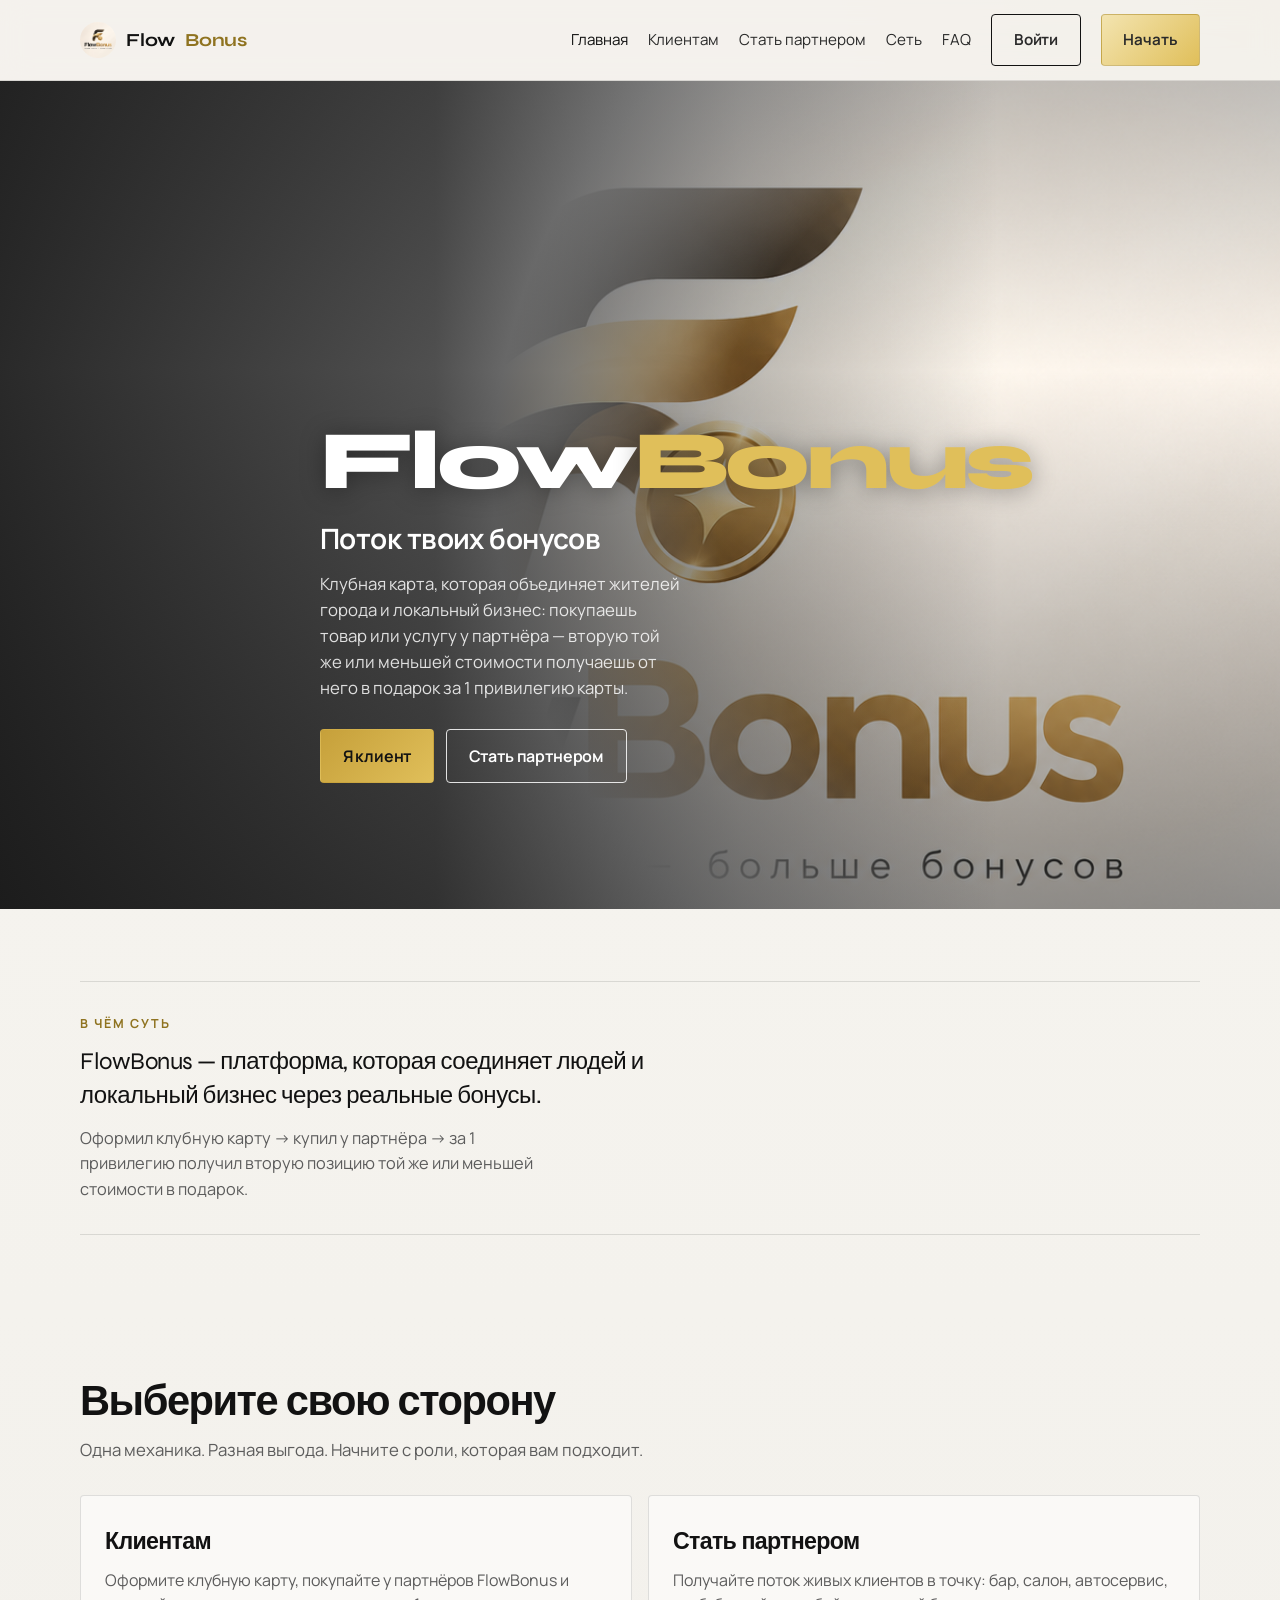
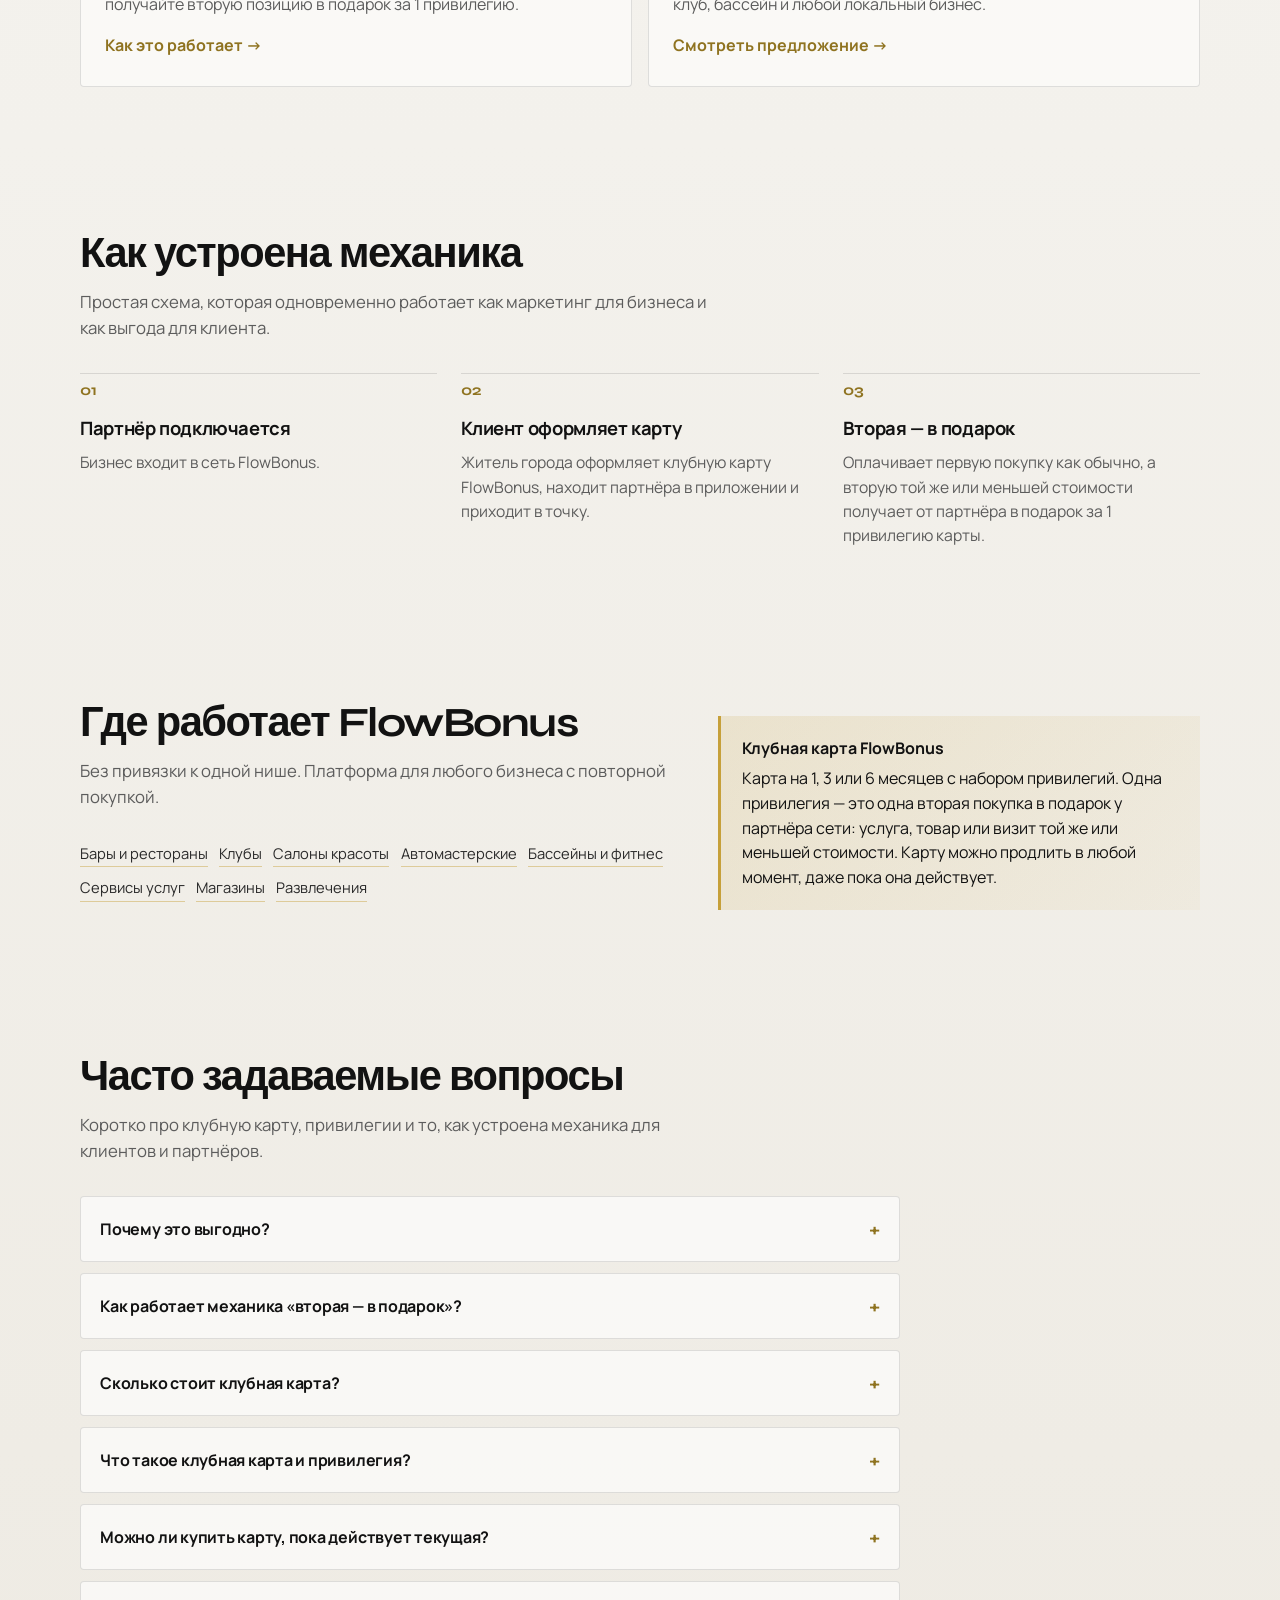
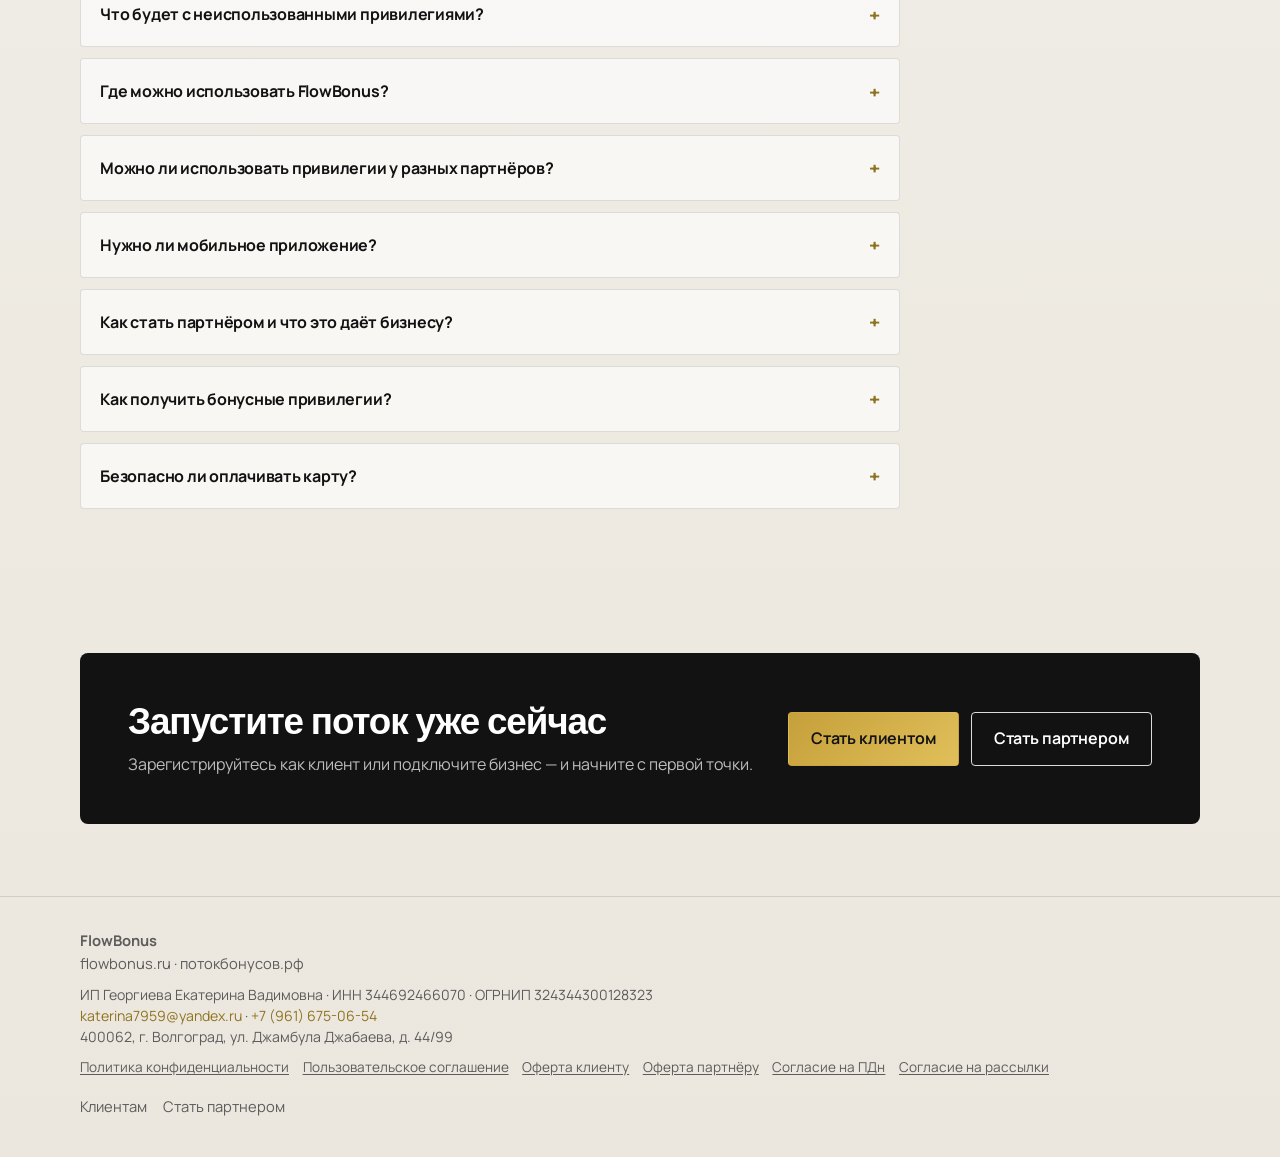
==== commit 0a211dc1: "Клубная карта вместо монет: тарифы, привилегии, продление, возврат, промокоды и приглашения Кабинеты" ====
--- a/index.html
+++ b/index.html
@@ -4,7 +4,7 @@
   <meta charset="UTF-8" />
   <meta name="viewport" content="width=device-width, initial-scale=1.0" />
   <title>FlowBonus — поток клиентов и бонусов</title>
-  <meta name="description" content="FlowBonus — платформа, где партнёры получают поток клиентов, а жители города — вторую покупку за 1 монету." />
+  <meta name="description" content="FlowBonus — клубная карта для жителей города: покупаете у партнёра, а вторую позицию той же или меньшей стоимости получаете от партнёра в подарок за 1 привилегию карты." />
   <link rel="icon" href="assets/favicon.ico" sizes="any" />
   <link rel="icon" type="image/png" href="assets/favicon-32.png" sizes="32x32" />
   <link rel="apple-touch-icon" href="assets/apple-touch-icon.png" />
@@ -44,7 +44,7 @@
       <div class="container hero-content">
         <p class="brand-lockup">Flow<em>Bonus</em></p>
         <p class="hero-lead">Поток твоих бонусов</p>
-        <p class="hero-text">Платформа, которая объединяет жителей города и локальный бизнес: покупай у партнёров и получай дополнительный товар или услугу всего за 1 монету.</p>
+        <p class="hero-text">Клубная карта, которая объединяет жителей города и локальный бизнес: покупаешь товар или услугу у партнёра — вторую той же или меньшей стоимости получаешь от него в подарок за 1 привилегию карты.</p>
         <div class="btn-row">
           <a class="btn btn-gold" href="clients.html">Я клиент</a>
           <a class="btn btn-ghost btn-on-dark" href="partners.html">Стать партнером</a>
@@ -57,7 +57,7 @@
         <div class="tp-block reveal">
           <div class="tp-label">В чём суть</div>
           <p class="tp-lead">FlowBonus — платформа, которая соединяет людей и локальный бизнес через реальные бонусы.</p>
-          <p class="tp-support">Купил у партнёра → получил бонус → выбрал дополнительный товар или услугу за 1 монету.</p>
+          <p class="tp-support">Оформил клубную карту → купил у партнёра → за 1 привилегию получил вторую позицию той же или меньшей стоимости в подарок.</p>
         </div>
       </div>
     </section>
@@ -71,7 +71,7 @@
         <div class="audience-grid">
           <a class="audience-link reveal" href="clients.html">
             <h3>Клиентам</h3>
-            <p>Регистрируйтесь, приходите к партнёрам FlowBonus и берите вторую покупку за 1 монету.</p>
+            <p>Оформите клубную карту, покупайте у партнёров FlowBonus и получайте вторую позицию в подарок за 1 привилегию.</p>
             <span class="more">Как это работает →</span>
           </a>
           <a class="audience-link reveal" href="partners.html">
@@ -95,12 +95,12 @@
             <p>Бизнес входит в сеть FlowBonus.</p>
           </article>
           <article class="step reveal">
-            <h3>Клиент приходит</h3>
-            <p>Житель города находит партнёра в приложении и приходит в точку.</p>
+            <h3>Клиент оформляет карту</h3>
+            <p>Житель города оформляет клубную карту FlowBonus, находит партнёра в приложении и приходит в точку.</p>
           </article>
           <article class="step reveal">
-            <h3>Вторая — за монету</h3>
-            <p>Оплачивает визит или покупку как обычно, а второе на ту же сумму — за 1 монету FlowBonus.</p>
+            <h3>Вторая — в подарок</h3>
+            <p>Оплачивает первую покупку как обычно, а вторую той же или меньшей стоимости получает от партнёра в подарок за 1 привилегию карты.</p>
           </article>
         </div>
       </div>
@@ -125,8 +125,8 @@
           </div>
         </div>
         <div class="coin-note reveal">
-          <strong>Монета FlowBonus</strong>
-          Это внутренняя валюта приложения. Пополняете кошелёк в любой момент, покупаете монеты и оплачиваете ими вторую услугу, товар или визит той же стоимости у партнёра сети.
+          <strong>Клубная карта FlowBonus</strong>
+          Карта на 1, 3 или 6 месяцев с набором привилегий. Одна привилегия — это одна вторая покупка в подарок у партнёра сети: услуга, товар или визит той же или меньшей стоимости. Карту можно продлить в любой момент, даже пока она действует.
         </div>
       </div>
     </section>
@@ -164,55 +164,70 @@
       <div class="container">
         <div class="section-head reveal">
           <h2>Часто задаваемые вопросы</h2>
-          <p>Коротко про выгоду, монету и то, как устроена механика для клиентов и партнёров.</p>
+          <p>Коротко про клубную карту, привилегии и то, как устроена механика для клиентов и партнёров.</p>
         </div>
         <div class="faq-list reveal">
           <details class="faq-item">
             <summary>Почему это выгодно?</summary>
             <div class="faq-body">
-              <p><strong>Для клиента — на цифрах.</strong> Вы покупаете пиццу у партнёра за 900 ₽. Вторую пиццу той же (или меньшей) стоимости берёте за 1 монету. Стоимость второй позиции не должна превышать стоимость первой. Итого: 2 пиццы за 900 ₽ + 1 монета. Если монета стоит 100 ₽, вы платите 1 000 ₽ вместо 1 800 ₽ — экономия 800 ₽. При единовременной покупке от 5 или от 10 монет цена ниже — и вторая покупка ещё выгоднее, см. <a href="#faq-coin-price">«Сколько стоит монета?»</a>. Пример приведён для базового правила сети — 1 монета за операцию; точное количество монет у конкретного партнёра указано в его карточке.</p>
+              <p><strong>Для клиента — на примере.</strong> Вы покупаете пиццу у партнёра за 900 ₽ и показываете QR из кабинета FlowBonus. Партнёр подтверждает 1 привилегию вашей клубной карты и дарит вторую пиццу той же или меньшей стоимости. Итого: 2 пиццы, а заплатили вы только за первую. Карта на 3 месяца включает 10 привилегий — это 10 таких подарков у партнёров сети, см. <a href="#faq-card-price">«Сколько стоит клубная карта?»</a>.</p>
               <p><strong>Для партнёра.</strong> К вам приходит новый лид, растёт средний чек, повышаются узнаваемость и посещаемость. Дополнительно есть возможность разместить свою рекламу на площадке FlowBonus.</p>
             </div>
           </details>
 
           <details class="faq-item">
-            <summary>Как работает механика «вторая за монету»?</summary>
-            <div class="faq-body">
-              <p>Вы приходите к партнёру сети, оплачиваете первую позицию (товар, услугу или визит) как обычно. Вторую позицию берёте за 1 монету FlowBonus — при условии, что её стоимость не превышает стоимость первой. Так вы получаете две позиции: одну по обычной цене, вторую — за монету.</p>
-              <p>Базовое правило сети — 1 монета за операцию. Отдельные партнёры могут установить другое количество монет: точное значение всегда указано в карточке партнёра, и вы видите его до визита.</p>
-            </div>
-          </details>
-
-          <details class="faq-item" id="faq-coin-price">
-            <summary>Сколько стоит монета?</summary>
-            <div class="faq-body">
-              <p>Цена зависит от того, сколько монет вы покупаете <strong>одним платежом</strong>:</p>
+            <summary>Как работает механика «вторая — в подарок»?</summary>
+            <div class="faq-body">
+              <p>Вы приходите к партнёру сети и оплачиваете первую позицию (товар, услугу или визит) как обычно. Затем показываете QR из личного кабинета — партнёр подтверждает 1 привилегию вашей клубной карты и выдаёт вторую позицию той же или меньшей стоимости в подарок.</p>
+              <p>За один визит используется ровно 1 привилегия. Что именно партнёр дарит, указано в его карточке — вы видите это до визита.</p>
+            </div>
+          </details>
+
+          <details class="faq-item" id="faq-card-price">
+            <summary>Сколько стоит клубная карта?</summary>
+            <div class="faq-body">
+              <p>Карта одна для всех, без уровней. Отличаются только срок и количество привилегий:</p>
               <ul class="faq-price-list">
                 <li>
-                  <span class="faq-price-pack">1–4 монеты</span>
-                  <span class="faq-price-sum">100 ₽</span>
-                  <span class="faq-price-note">за монету · без скидки · например 3 монеты = 300 ₽</span>
+                  <span class="faq-price-pack">1 месяц</span>
+                  <span class="faq-price-sum">300 ₽</span>
+                  <span class="faq-price-note">3 привилегии</span>
                 </li>
                 <li>
-                  <span class="faq-price-pack">5–9 монет</span>
-                  <span class="faq-price-sum">90 ₽</span>
-                  <span class="faq-price-note">за монету · скидка 10% · например 5 = 450 ₽, 7 = 630 ₽</span>
+                  <span class="faq-price-pack">3 месяца</span>
+                  <span class="faq-price-sum">900 ₽</span>
+                  <span class="faq-price-note">10 привилегий</span>
                 </li>
                 <li>
-                  <span class="faq-price-pack">10 и более</span>
-                  <span class="faq-price-sum">80 ₽</span>
-                  <span class="faq-price-note">за монету · скидка 20% · например 10 = 800 ₽, 15 = 1 200 ₽</span>
+                  <span class="faq-price-pack">6 месяцев</span>
+                  <span class="faq-price-sum">2 000 ₽</span>
+                  <span class="faq-price-note">25 привилегий</span>
                 </li>
               </ul>
-              <p>Скидка считается только по количеству в <strong>одном платеже</strong>. Две покупки по 5 монет не дают цену «от 10» — для 80 ₽ за монету нужно купить сразу 10 или больше.</p>
-              <p>Монеты покупаются в личном кабинете; сумма к оплате пересчитывается автоматически.</p>
-            </div>
-          </details>
-
-          <details class="faq-item">
-            <summary>Что такое монета FlowBonus и как её купить?</summary>
-            <div class="faq-body">
-              <p>Монета — внутренняя валюта приложения. В любой момент пополняете кошелёк в личном кабинете, покупаете монеты и оплачиваете ими вторую позицию у партнёра. Актуальные цены и скидки — в вопросе <a href="#faq-coin-price">«Сколько стоит монета?»</a>.</p>
+              <p>Оплата разовая, без автопродления — деньги сами не спишутся. Карта оформляется в личном кабинете.</p>
+            </div>
+          </details>
+
+          <details class="faq-item">
+            <summary>Что такое клубная карта и привилегия?</summary>
+            <div class="faq-body">
+              <p>Клубная карта FlowBonus — это доступ к клубу на выбранный срок: каталог партнёров, личный кабинет и QR для подтверждения привилегий. Привилегия — право один раз получить у партнёра вторую позицию в подарок при покупке первой.</p>
+              <p>Привилегия не является деньгами или сертификатом: её нельзя обменять на деньги, передать другому человеку или использовать без покупки у партнёра.</p>
+            </div>
+          </details>
+
+          <details class="faq-item">
+            <summary>Можно ли купить карту, пока действует текущая?</summary>
+            <div class="faq-body">
+              <p>Да, в любой момент. Новые привилегии добавляются на карту сразу, а срок карты продлевается от текущей даты окончания на срок выбранного тарифа. Неиспользованные привилегии при этом сохраняются.</p>
+            </div>
+          </details>
+
+          <details class="faq-item">
+            <summary>Что будет с неиспользованными привилегиями?</summary>
+            <div class="faq-body">
+              <p>Привилегии действуют, пока действует карта. За 7 дней до окончания срока мы напомним об этом в личном кабинете. Когда срок закончится, неиспользованные привилегии сгорают — чтобы сохранить их, продлите карту до окончания срока.</p>
+              <p>До окончания срока вы можете отказаться от карты и вернуть стоимость неиспользованных оплаченных привилегий. Бонусные привилегии (за промокод или приглашение друга) не возвращаются.</p>
             </div>
           </details>
 
@@ -224,30 +239,39 @@
           </details>
 
           <details class="faq-item">
-            <summary>Можно ли тратить монеты у разных партнёров?</summary>
-            <div class="faq-body">
-              <p>Да. Монеты лежат в вашем кошельке FlowBonus и работают по всей сети: сегодня — у одного партнёра, завтра — у другого. Главное правило то же: вторая позиция не дороже первой (в рамках условий конкретного партнёра).</p>
+            <summary>Можно ли использовать привилегии у разных партнёров?</summary>
+            <div class="faq-body">
+              <p>Да. Привилегии на вашей клубной карте работают по всей сети: сегодня — у одного партнёра, завтра — у другого. Правило везде одно: вторая позиция не дороже первой, а её содержание партнёр указывает в своей карточке.</p>
             </div>
           </details>
 
           <details class="faq-item">
             <summary>Нужно ли мобильное приложение?</summary>
             <div class="faq-body">
-              <p>Сейчас можно начать с веб-версии: регистрация и базовые действия доступны на сайте. Мобильное приложение выложим на площадки — тот же аккаунт, тот же кошелёк, удобнее пользоваться у партнёра «на месте».</p>
+              <p>Сейчас можно начать с веб-версии: регистрация и базовые действия доступны на сайте. Мобильное приложение выложим на площадки — тот же аккаунт, та же клубная карта, удобнее пользоваться у партнёра «на месте».</p>
             </div>
           </details>
 
           <details class="faq-item">
             <summary>Как стать партнёром и что это даёт бизнесу?</summary>
             <div class="faq-body">
-              <p>Оставьте заявку в разделе «Стать партнером». После подключения ваша точка появляется для клиентов FlowBonus. Вы получаете поток визитов, рост среднего чека за счёт второй позиции, узнаваемость бренда и опцию рекламы на площадке. Условия подключения согласуем индивидуально.</p>
-            </div>
-          </details>
-
-          <details class="faq-item">
-            <summary>Безопасно ли пополнять кошелёк?</summary>
-            <div class="faq-body">
-              <p>Пополнение проходит через защищённые платёжные сервисы. Монеты зачисляются на ваш аккаунт FlowBonus и списываются только при подтверждённой операции у партнёра сети. Историю операций можно смотреть в личном кабинете.</p>
+              <p>Оставьте заявку в разделе «Стать партнером». После подключения ваша точка появляется для клиентов FlowBonus. Вы получаете поток визитов, узнаваемость бренда и опцию рекламы на площадке. Что дарить за привилегию, вы решаете сами и можете в любой момент приостановить акцию в кабинете партнёра. Условия подключения согласуем индивидуально.</p>
+            </div>
+          </details>
+
+          <details class="faq-item">
+            <summary>Как получить бонусные привилегии?</summary>
+            <div class="faq-body">
+              <p><strong>Промокод.</strong> Введите его в личном кабинете: если карты ещё нет, откроется пробная клубная карта с бонусными привилегиями; если карта уже действует, привилегии добавятся на неё.</p>
+              <p><strong>Приглашение друга.</strong> Поделитесь своей ссылкой из кабинета. Когда друг оформит первую клубную карту, вы оба получите по 1 бонусной привилегии.</p>
+              <p>Бонусные привилегии используются в первую очередь. Всего можно получить не больше 40 бонусных привилегий за календарный год.</p>
+            </div>
+          </details>
+
+          <details class="faq-item">
+            <summary>Безопасно ли оплачивать карту?</summary>
+            <div class="faq-body">
+              <p>Оплата проходит через защищённый платёжный сервис — данные банковской карты вводятся только на его стороне, FlowBonus их не видит и не хранит. После оплаты вы получаете электронный чек. Все операции с картой и привилегиями видны в истории в личном кабинете.</p>
             </div>
           </details>
         </div>
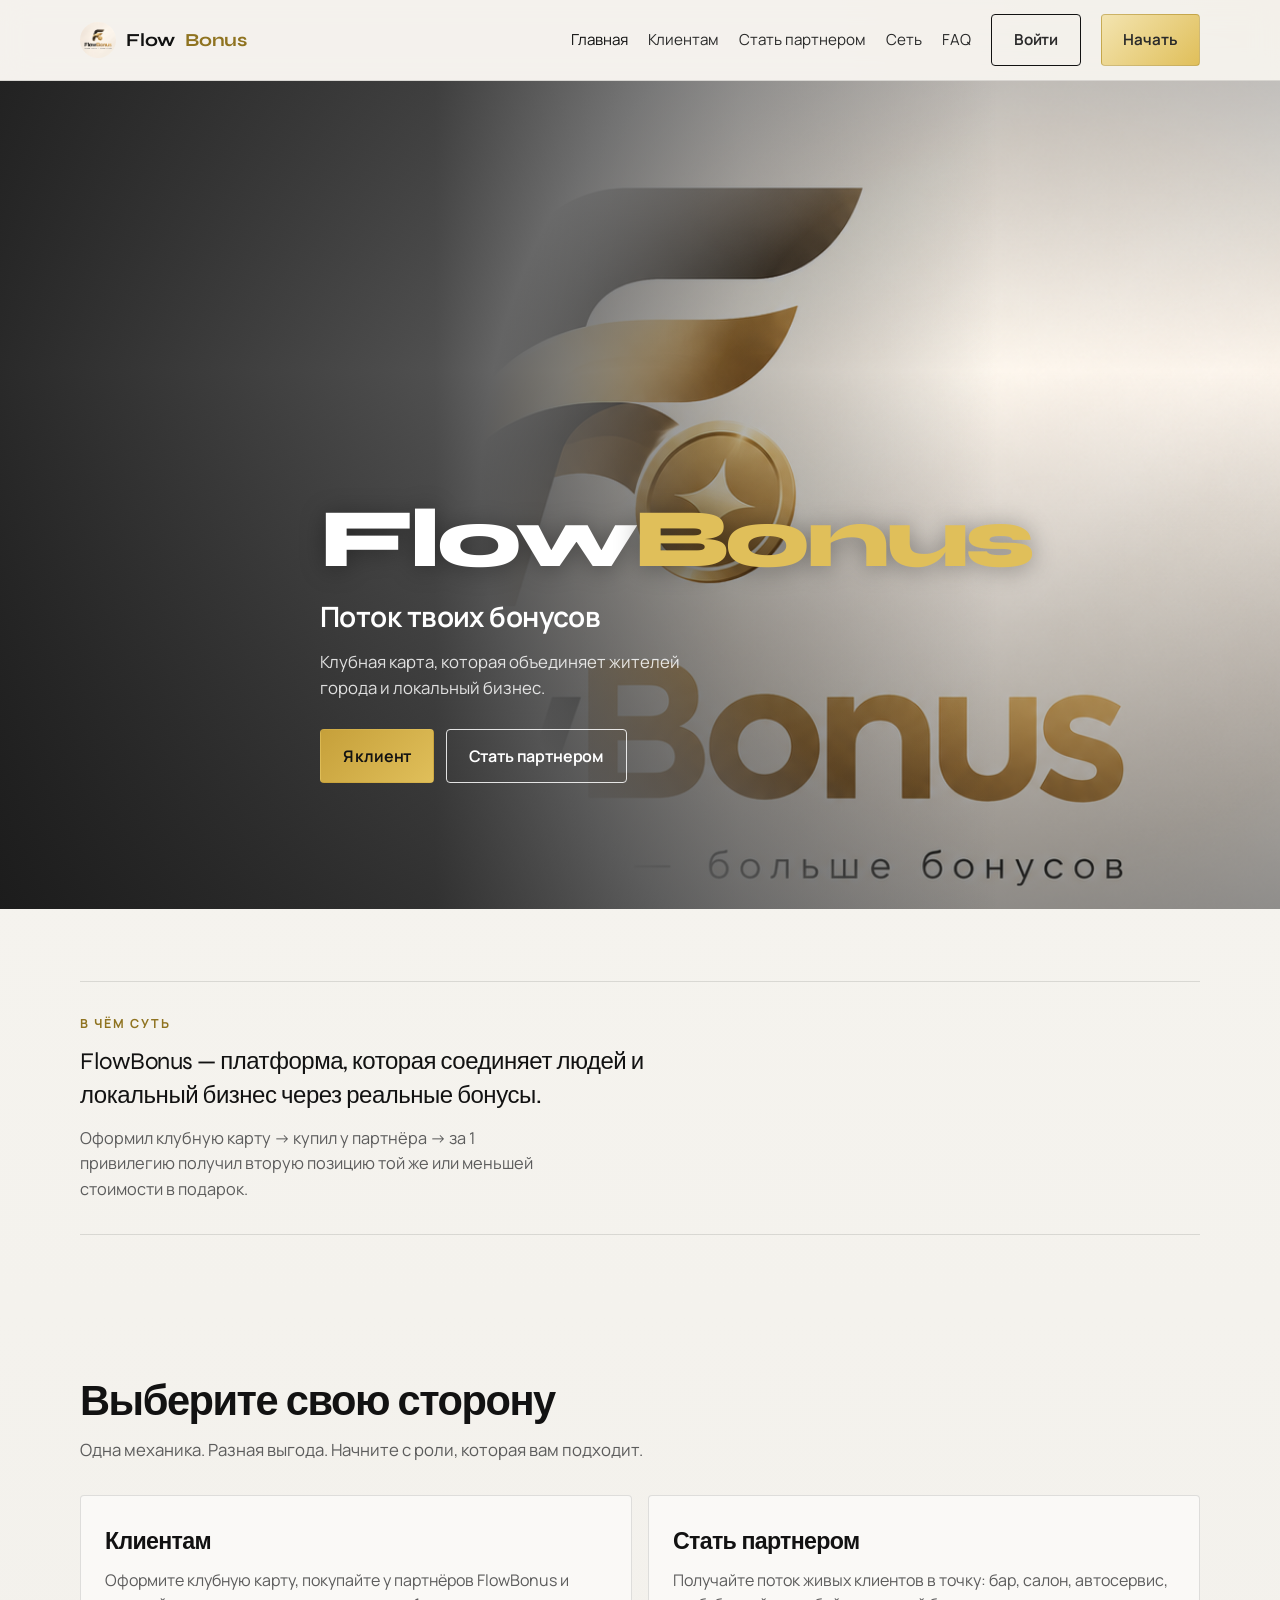
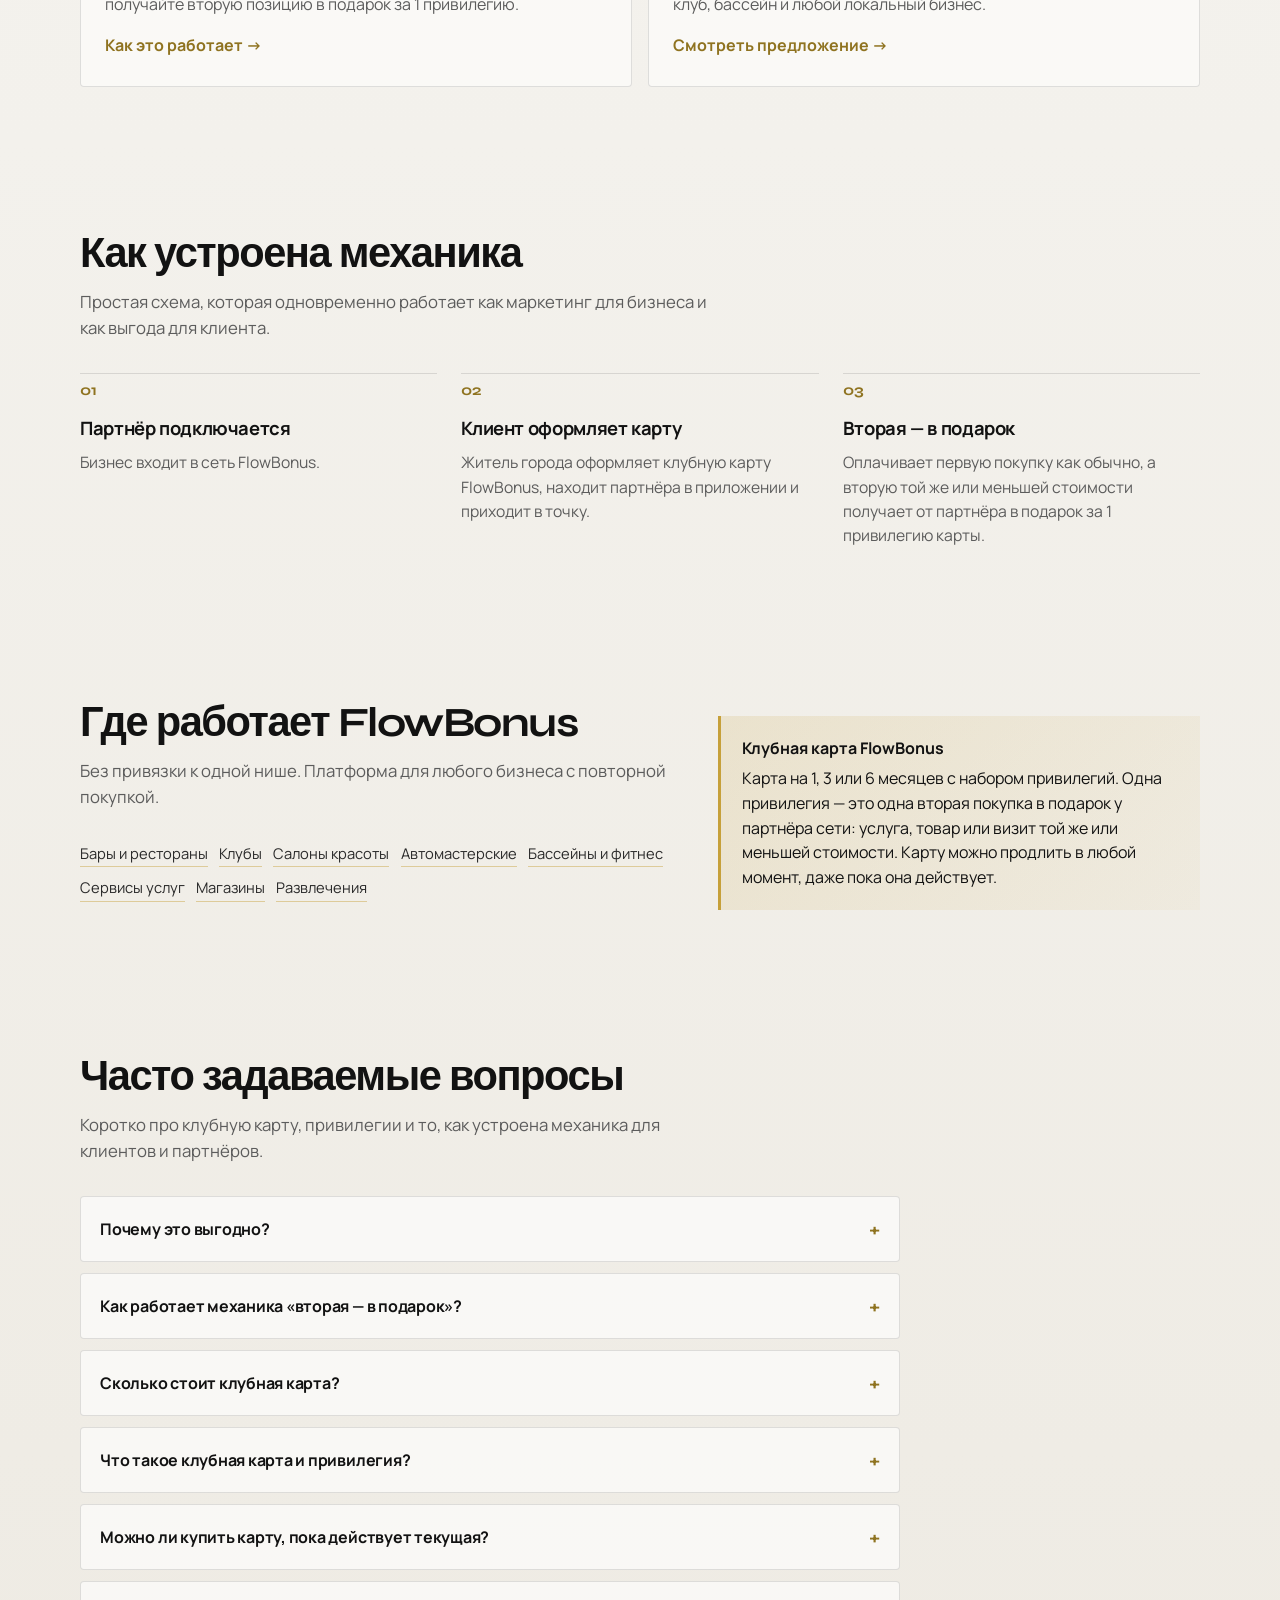
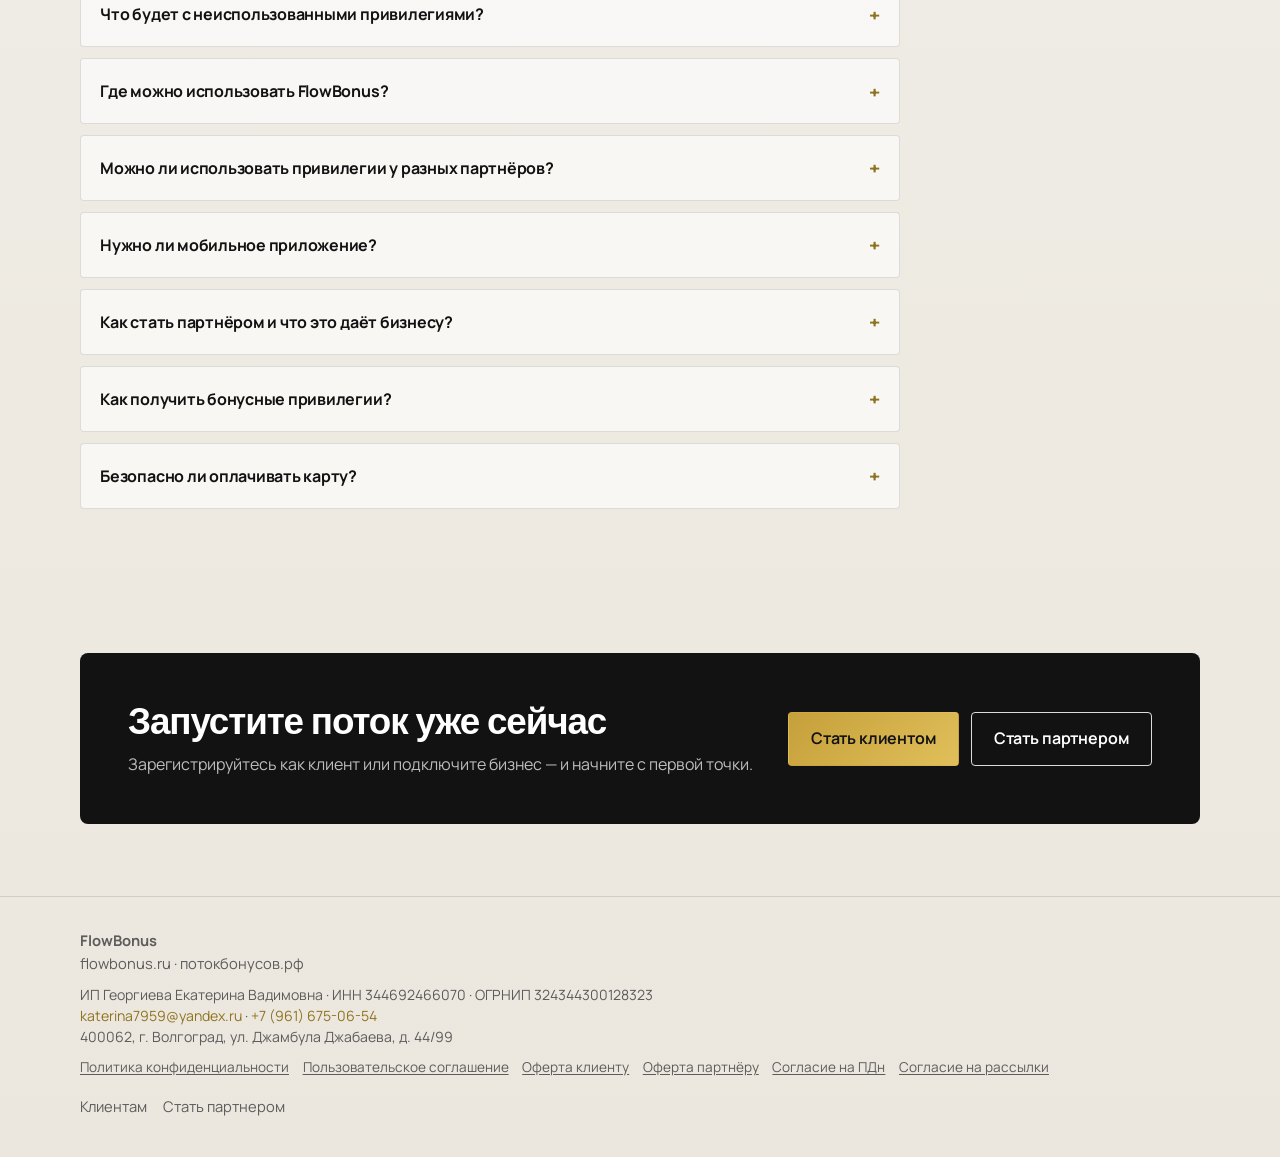
==== commit 603f4f17: "Главная: укороченный текст под заголовком Co-authored-by: Cursor <cursoragent@cursor.com>" ====
--- a/index.html
+++ b/index.html
@@ -44,7 +44,7 @@
       <div class="container hero-content">
         <p class="brand-lockup">Flow<em>Bonus</em></p>
         <p class="hero-lead">Поток твоих бонусов</p>
-        <p class="hero-text">Клубная карта, которая объединяет жителей города и локальный бизнес: покупаешь товар или услугу у партнёра — вторую той же или меньшей стоимости получаешь от него в подарок за 1 привилегию карты.</p>
+        <p class="hero-text">Клубная карта, которая объединяет жителей города и локальный бизнес.</p>
         <div class="btn-row">
           <a class="btn btn-gold" href="clients.html">Я клиент</a>
           <a class="btn btn-ghost btn-on-dark" href="partners.html">Стать партнером</a>
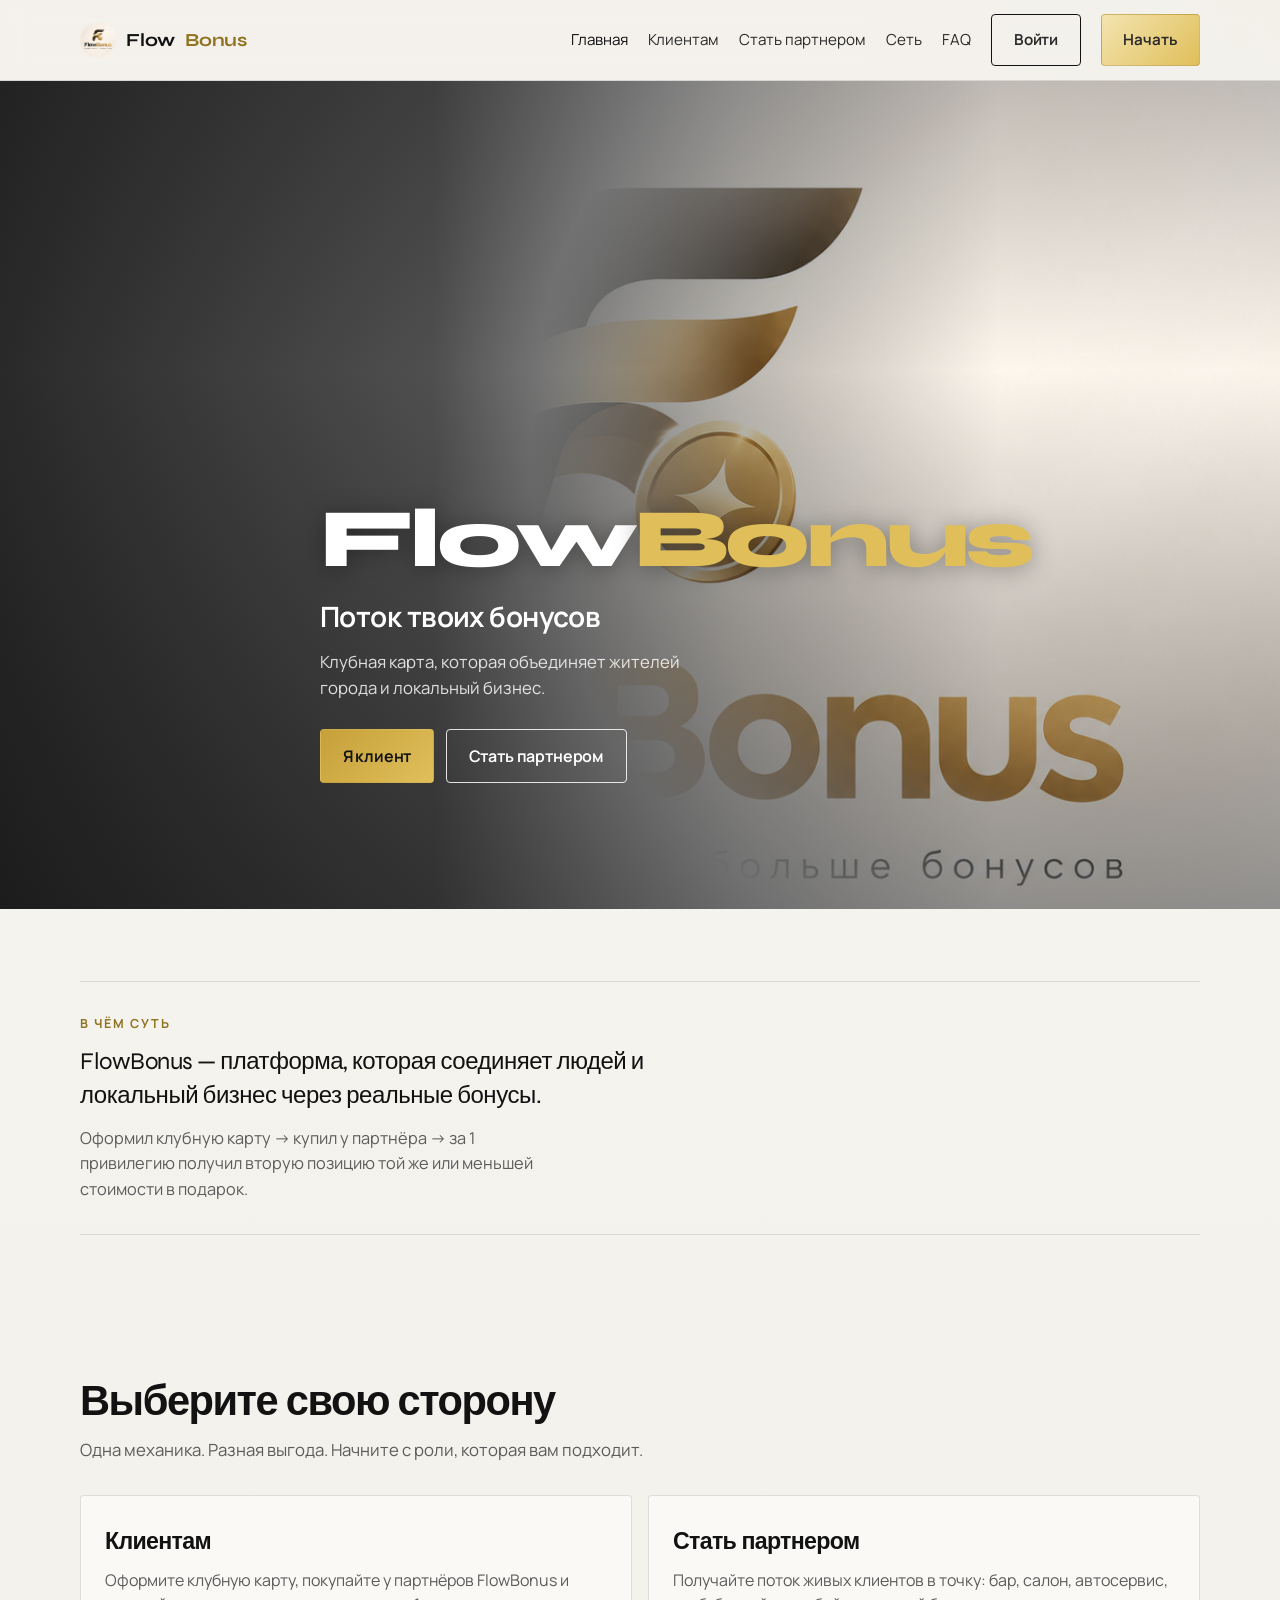
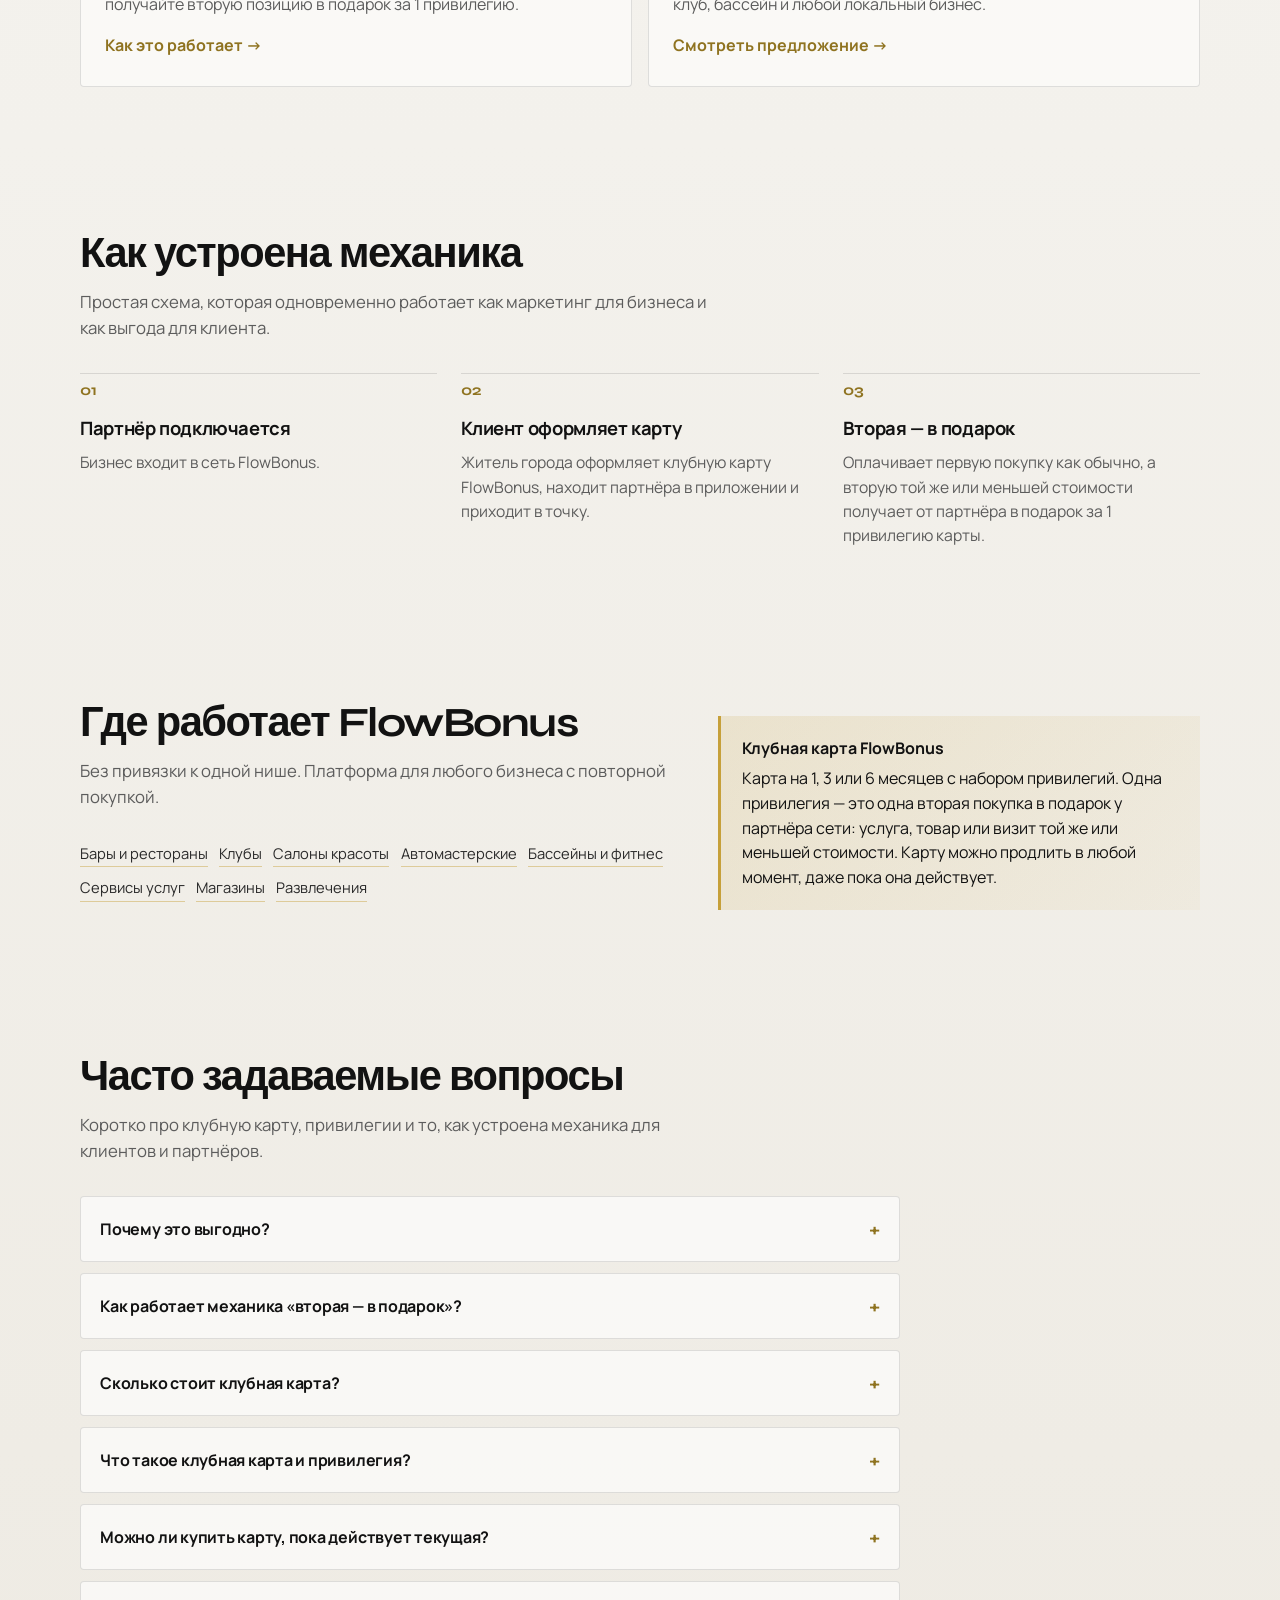
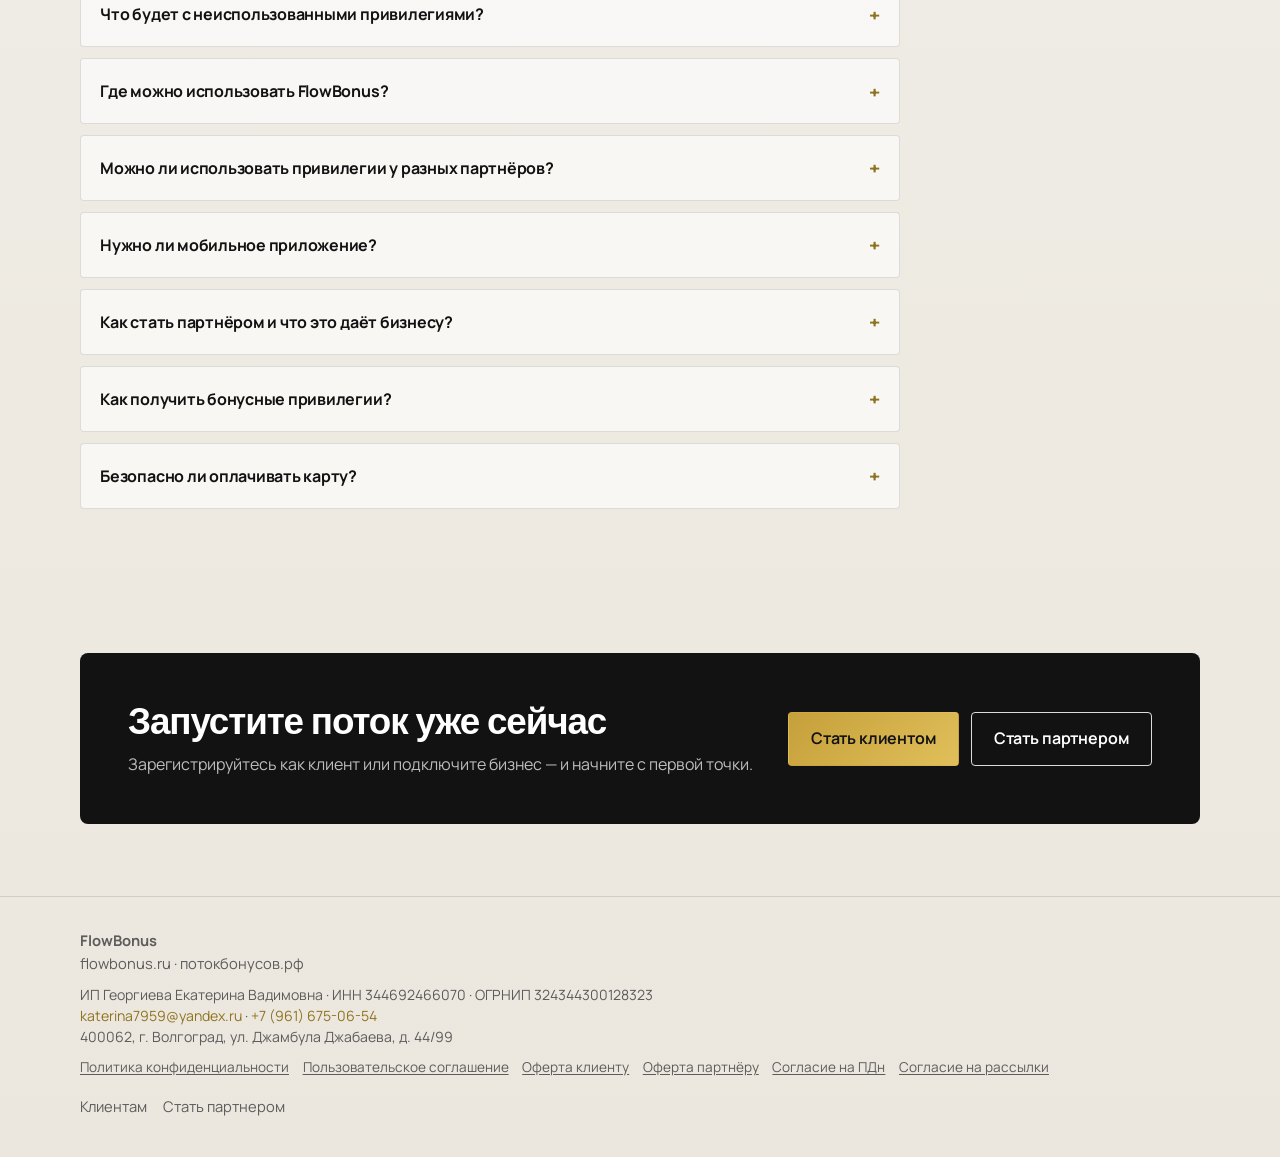
==== commit 207d9dfc: "Сайт: «рост числа визитов» вместо «роста среднего чека» Co-authored-by: Cursor <cursoragent@cursor.c" ====
--- a/index.html
+++ b/index.html
@@ -171,7 +171,7 @@
             <summary>Почему это выгодно?</summary>
             <div class="faq-body">
               <p><strong>Для клиента — на примере.</strong> Вы покупаете пиццу у партнёра за 900 ₽ и показываете QR из кабинета FlowBonus. Партнёр подтверждает 1 привилегию вашей клубной карты и дарит вторую пиццу той же или меньшей стоимости. Итого: 2 пиццы, а заплатили вы только за первую. Карта на 3 месяца включает 10 привилегий — это 10 таких подарков у партнёров сети, см. <a href="#faq-card-price">«Сколько стоит клубная карта?»</a>.</p>
-              <p><strong>Для партнёра.</strong> К вам приходит новый лид, растёт средний чек, повышаются узнаваемость и посещаемость. Дополнительно есть возможность разместить свою рекламу на площадке FlowBonus.</p>
+              <p><strong>Для партнёра.</strong> К вам приходят новые клиенты, растёт число визитов, повышается узнаваемость. Дополнительно есть возможность разместить свою рекламу на площадке FlowBonus.</p>
             </div>
           </details>
 
